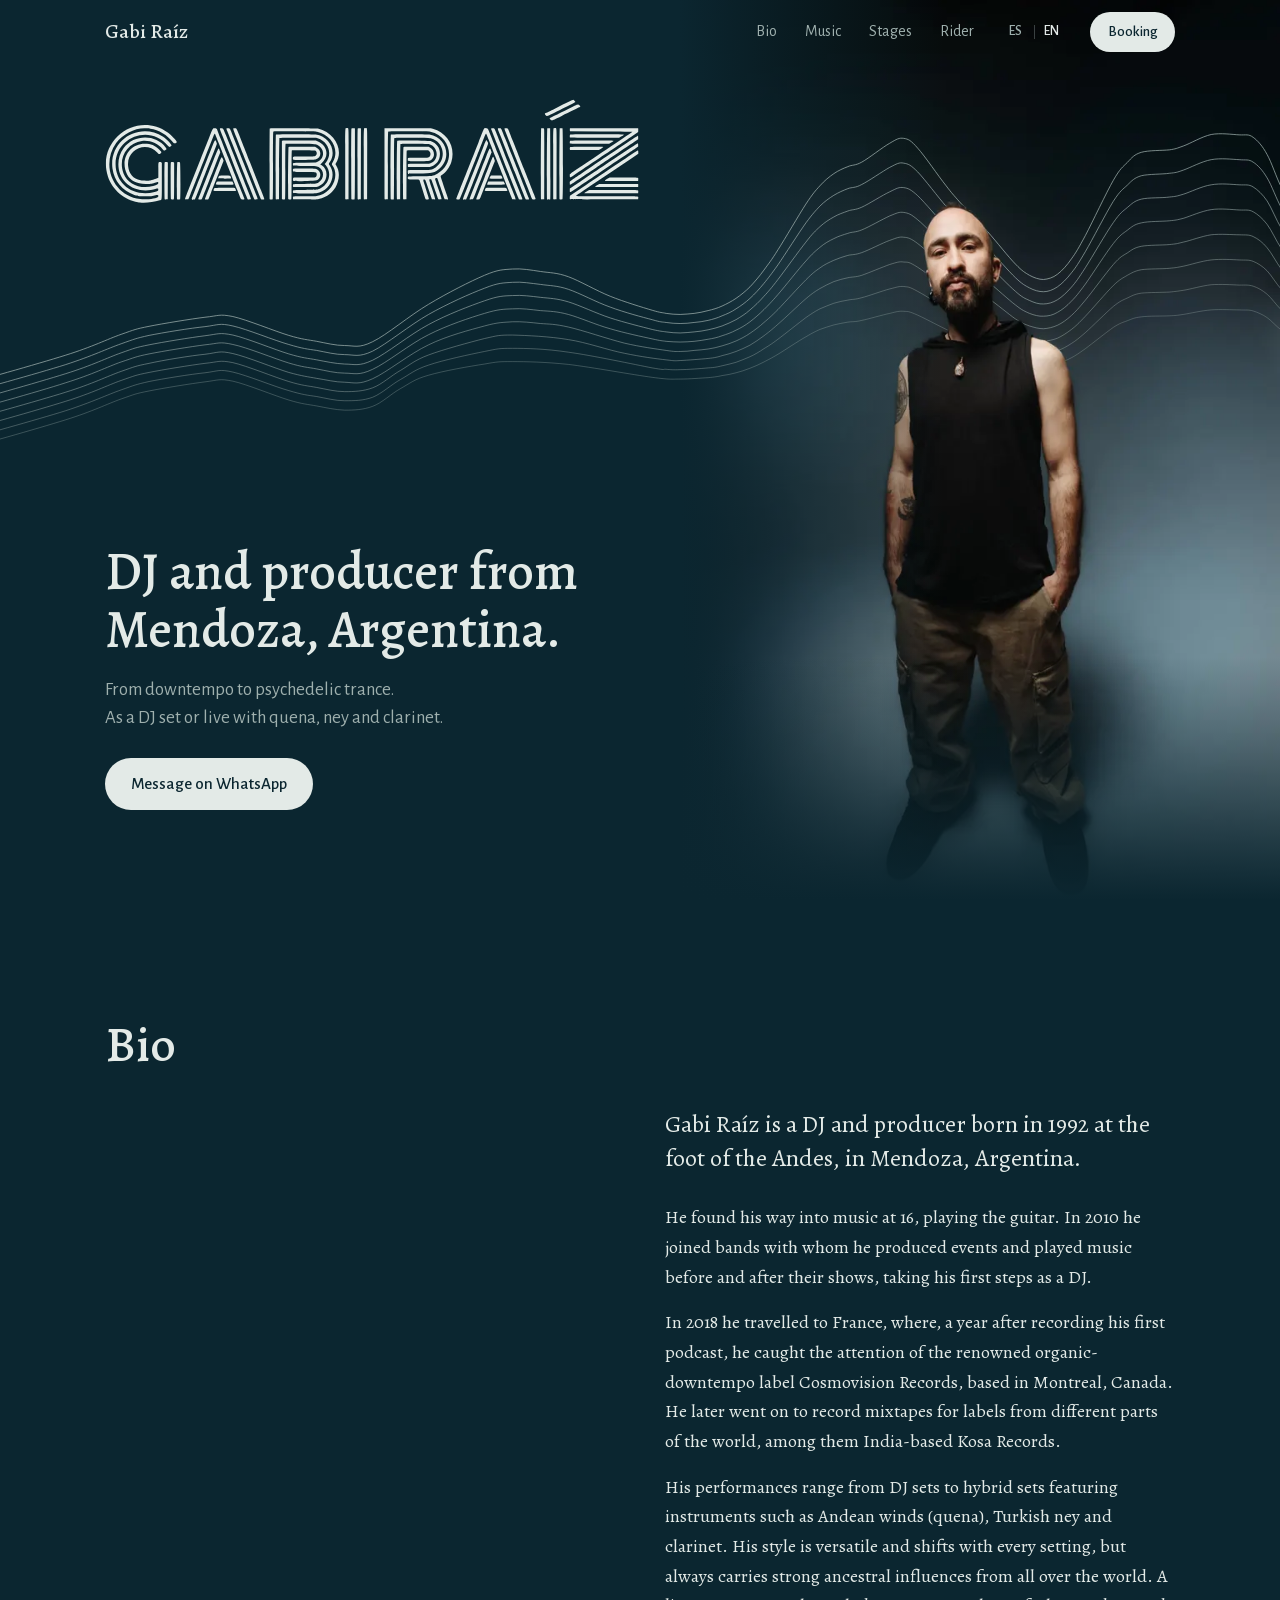
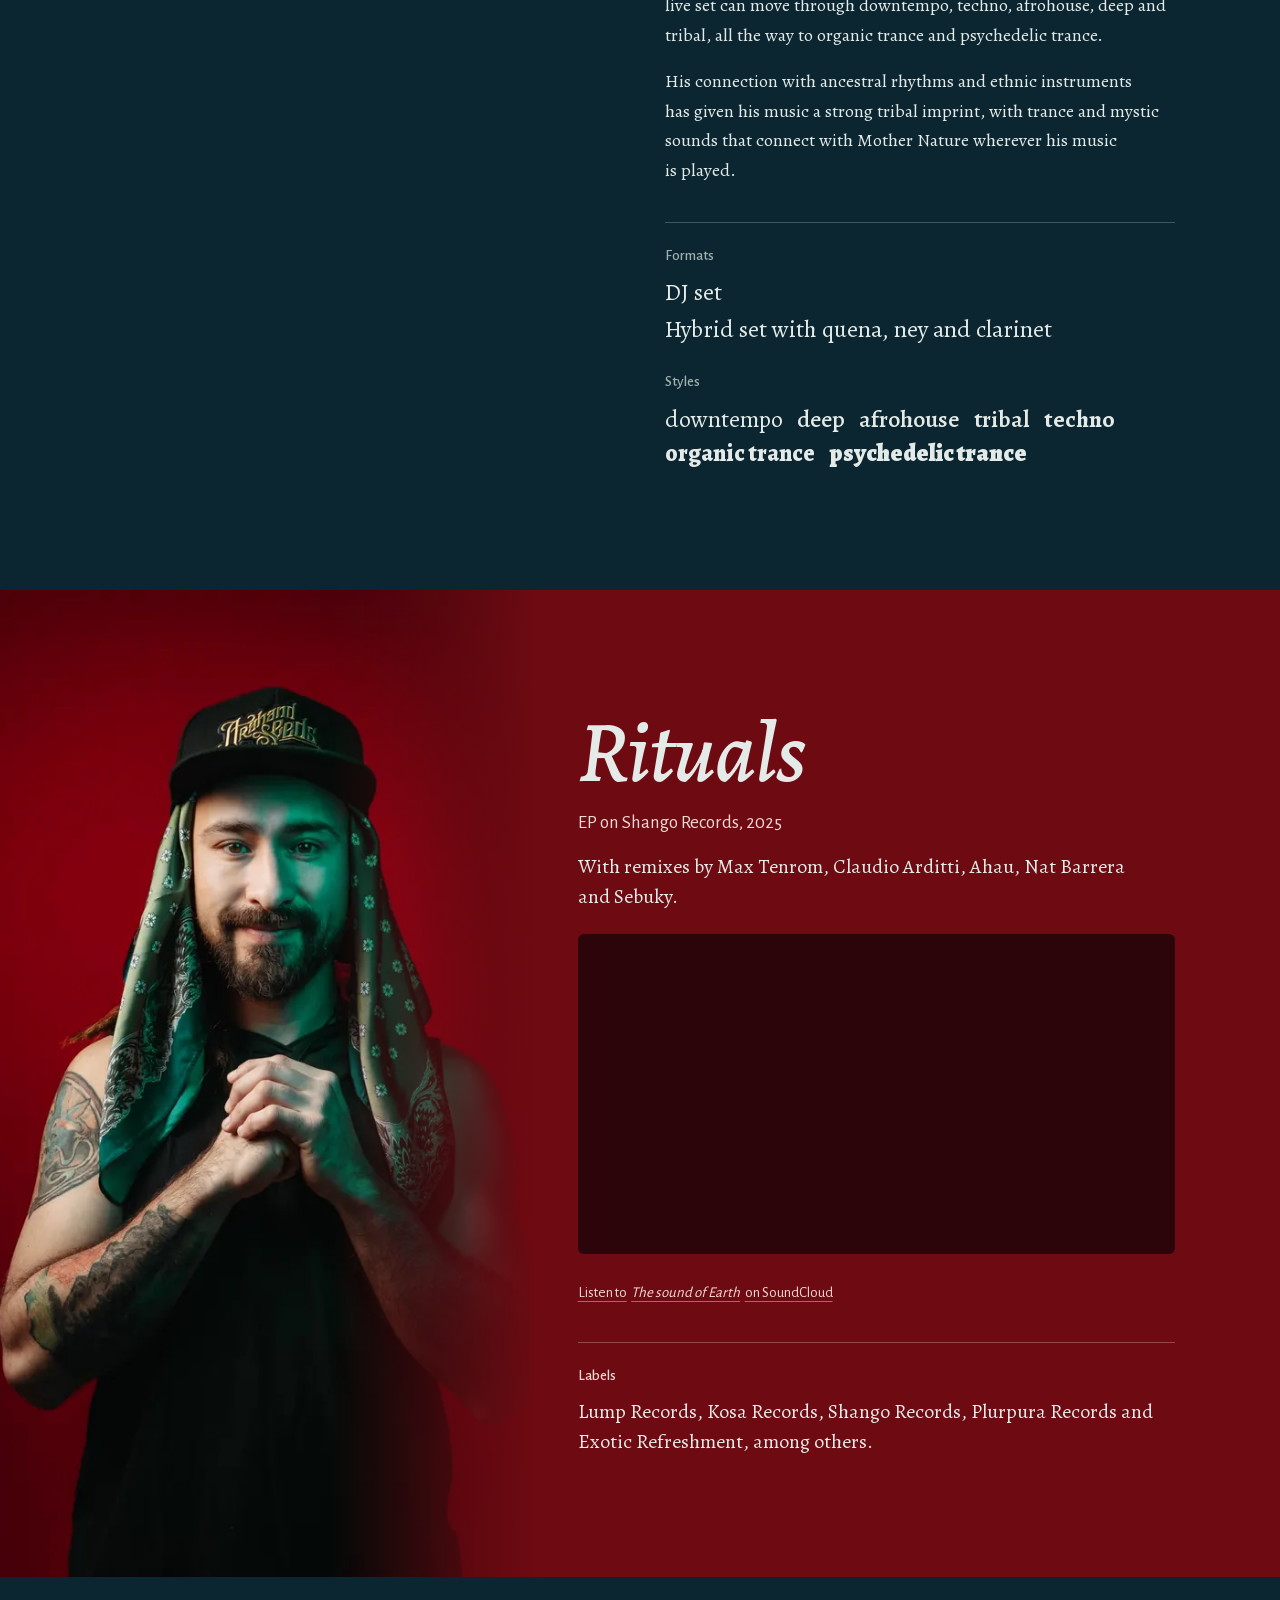
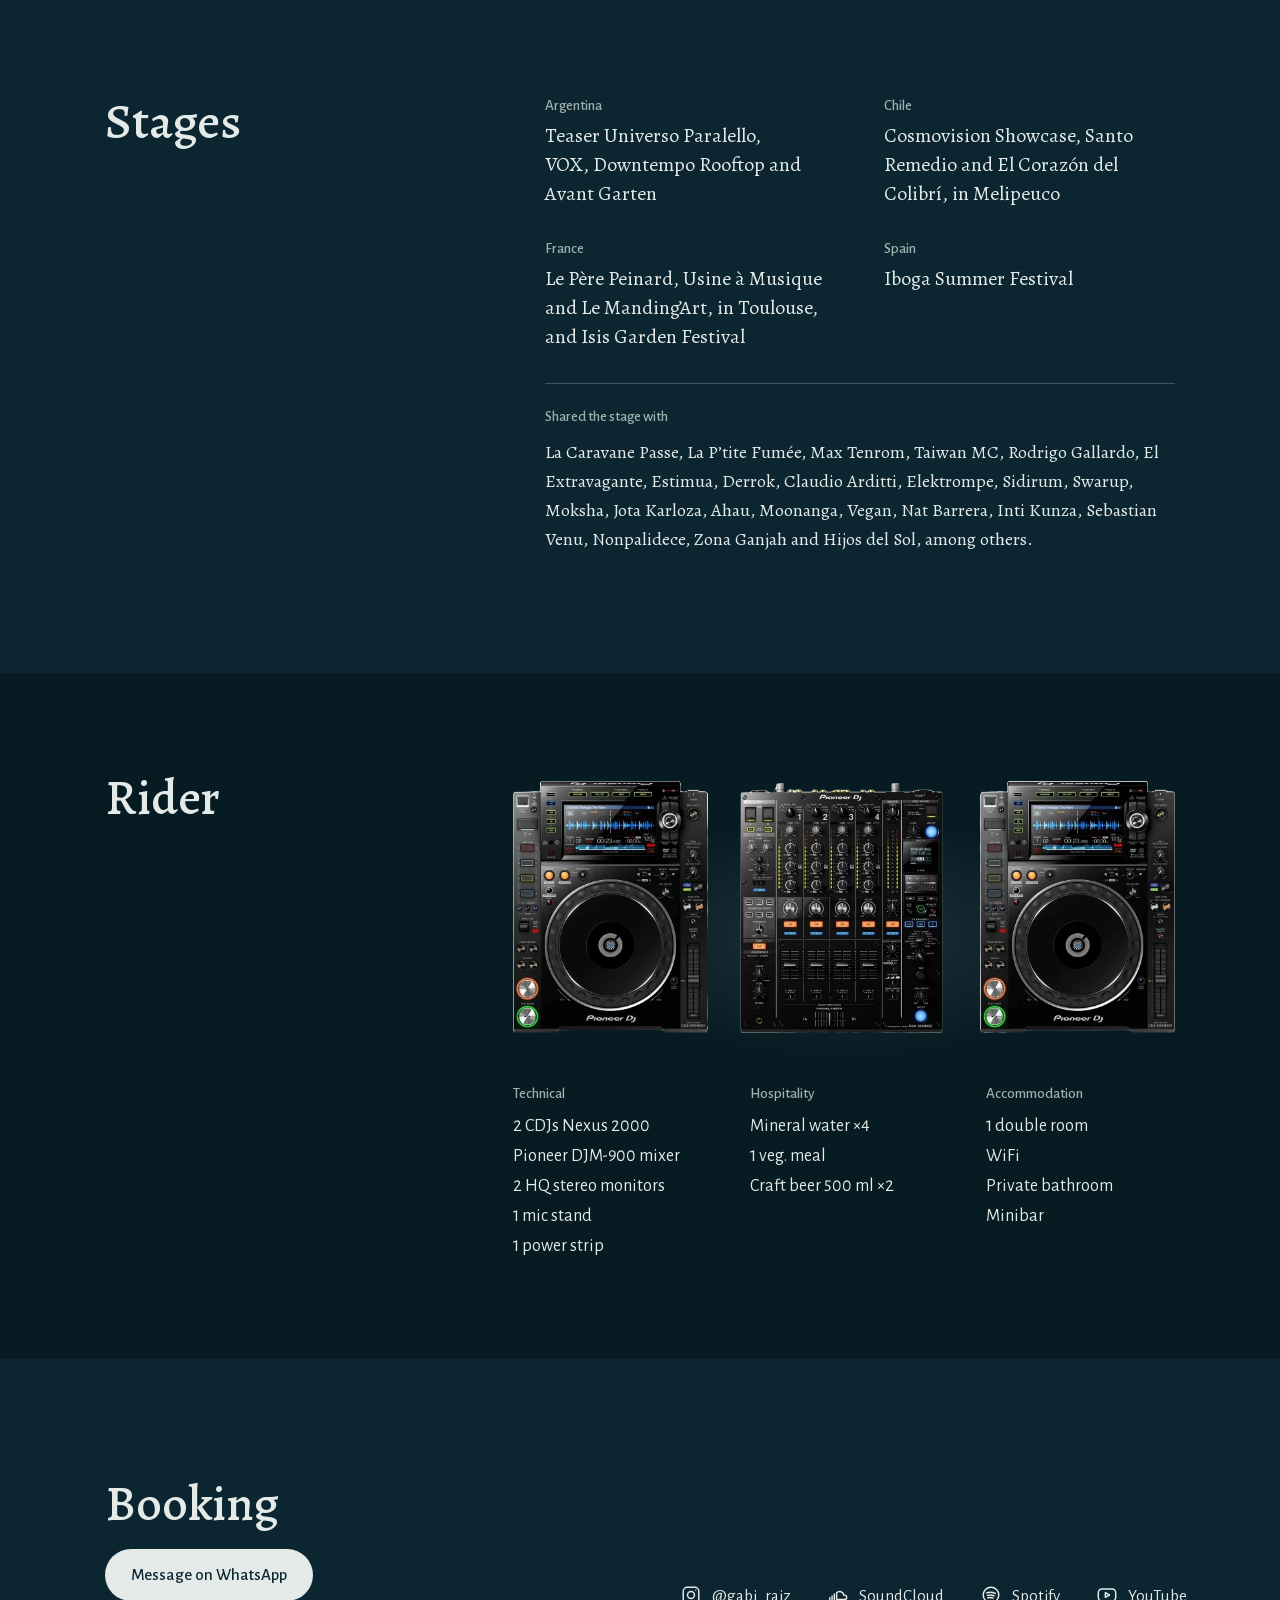
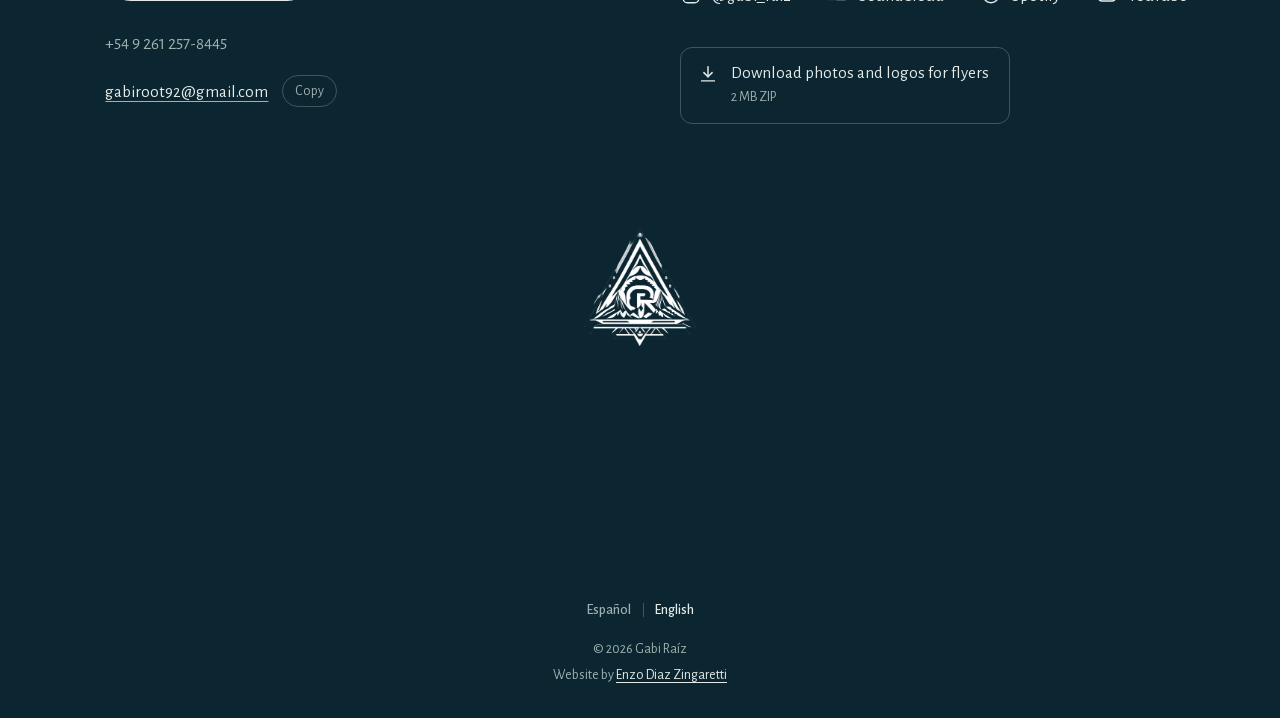
==== index.html @ fa3199b7 "feat: press kit de Gabi Raíz" ====
<!DOCTYPE html>
<html lang="es" class="no-js">
<head>
  <meta charset="UTF-8" />
  <meta name="viewport" content="width=device-width, initial-scale=1" />
  <title>Gabi Raíz — Press kit | DJ y productor de Mendoza</title>
  <meta name="description" content="Press kit de Gabi Raíz, DJ y productor de Mendoza, Argentina. De downtempo a psychedelic trance, en DJ set o en vivo con quena, ney y clarinete. Bio, música, escenarios, rider y booking." />
  <meta name="keywords" content="Gabi Raíz, Gabi Raiz, DJ Mendoza, productor, downtempo, afrohouse, tribal, organic trance, psychedelic trance, quena, ney, clarinete, Rituals EP, Shango Records, press kit, booking" />
  <meta name="author" content="Gabi Raíz" />
  <meta name="robots" content="index, follow" />
  <meta name="theme-color" content="#0B2630" />
  <meta name="color-scheme" content="dark" />

  <link rel="canonical" href="https://presskit-gabiraiz.vercel.app/" />
  <link rel="sitemap" type="application/xml" href="sitemap.xml" />
  <link rel="icon" href="favicon.ico" sizes="48x48" />
  <link rel="icon" type="image/png" href="favicon-32.png" sizes="32x32" />
  <link rel="apple-touch-icon" href="apple-touch-icon.png" />
  <link rel="manifest" href="site.webmanifest" />

  <meta property="og:type" content="website" />
  <meta property="og:url" content="https://presskit-gabiraiz.vercel.app/" />
  <meta property="og:title" content="Gabi Raíz — Press kit" />
  <meta property="og:description" content="DJ y productor de Mendoza, Argentina. De downtempo a psychedelic trance, en DJ set o en vivo con quena, ney y clarinete." />
  <meta property="og:image" content="https://presskit-gabiraiz.vercel.app/og.jpg" />
  <meta property="og:image:width" content="1200" />
  <meta property="og:image:height" content="630" />
  <meta property="og:image:alt" content="Gabi Raíz, DJ y productor de Mendoza, Argentina" />
  <meta property="og:locale" content="es_AR" />
  <meta property="og:locale:alternate" content="en_US" />
  <meta property="og:site_name" content="Gabi Raíz" />

  <meta name="twitter:card" content="summary_large_image" />
  <meta name="twitter:title" content="Gabi Raíz — Press kit" />
  <meta name="twitter:description" content="DJ y productor de Mendoza, Argentina. De downtempo a psychedelic trance." />
  <meta name="twitter:image" content="https://presskit-gabiraiz.vercel.app/og.jpg" />

  <link rel="preconnect" href="https://w.soundcloud.com" />
  <link rel="preload" href="fonts/alegreya.woff2" as="font" type="font/woff2" crossorigin />
  <link rel="preload" href="fonts/alegreya-sans-400.woff2" as="font" type="font/woff2" crossorigin />
  <link rel="preload" as="image" href="img/hero-720.webp" imagesrcset="img/hero-480.webp 480w, img/hero-720.webp 720w, img/hero-960.webp 960w, img/hero-1200.webp 1200w, img/hero-1440.webp 1440w" imagesizes="(min-width: 1440px) 720px, (min-width: 720px) 50vw, 100vw" fetchpriority="high" />

  <script src="boot.js?v=1"></script>
  <link rel="stylesheet" href="style.css?v=1" />

  <script type="application/ld+json">
  {
    "@context": "https://schema.org",
    "@type": "MusicGroup",
    "name": "Gabi Raíz",
    "description": "DJ y productor de Mendoza, Argentina. De downtempo a psychedelic trance, en DJ set o en vivo con quena, ney y clarinete.",
    "url": "https://presskit-gabiraiz.vercel.app/",
    "image": "https://presskit-gabiraiz.vercel.app/og.jpg",
    "logo": "https://presskit-gabiraiz.vercel.app/icon-512.png",
    "genre": ["Downtempo", "Deep House", "Afro House", "Tribal", "Techno", "Organic Trance", "Psychedelic Trance"],
    "foundingLocation": { "@type": "Place", "name": "Mendoza, Argentina" },
    "email": "gabiroot92@gmail.com",
    "telephone": "+54 9 261 257-8445",
    "album": {
      "@type": "MusicAlbum",
      "name": "Rituals",
      "albumReleaseType": "https://schema.org/EPRelease",
      "datePublished": "2025",
      "recordLabel": { "@type": "Organization", "name": "Shango Records" }
    },
    "sameAs": [
      "https://www.instagram.com/gabi_raiz",
      "https://soundcloud.com/gabi-raiz",
      "https://open.spotify.com/artist/53lN3UALFgRckcLVyPmy25",
      "https://www.youtube.com/@gabiraiz5909"
    ]
  }
  </script>
</head>
<body>

  <a class="skip" href="#contenido" data-i18n="skip">Ir al contenido</a>

  <!-- ══ BARRA ══ -->
  <header class="bar" id="bar">
    <a class="bar__brand" href="#top">Gabi Raíz</a>
    <nav class="bar__nav" aria-label="Secciones" data-i18n-attr="aria-label:nav.label">
      <a href="#bio" data-i18n="nav.bio">Bio</a>
      <a href="#musica" data-i18n="nav.music">Música</a>
      <a href="#escenarios" data-i18n="nav.stages">Escenarios</a>
      <a href="#rider" data-i18n="nav.rider">Rider</a>
    </nav>
    <div class="lang" role="group" aria-label="Idioma" data-i18n-attr="aria-label:lang.label">
      <button type="button" class="lang__btn" data-lang="es" lang="es" aria-pressed="true">ES</button>
      <button type="button" class="lang__btn" data-lang="en" lang="en" aria-pressed="false">EN</button>
    </div>
    <a class="bar__cta" href="#booking">Booking</a>
  </header>

  <main id="contenido">

    <!-- ══ PORTADA ══ -->
    <section class="hero" id="top" aria-label="Portada" data-i18n-attr="aria-label:hero.label">
      <div class="hero__media">
        <img class="hero__photo"
             src="img/hero-720.webp"
             srcset="img/hero-480.webp 480w, img/hero-720.webp 720w, img/hero-960.webp 960w, img/hero-1200.webp 1200w, img/hero-1440.webp 1440w"
             sizes="(min-width: 1440px) 720px, (min-width: 720px) 50vw, 100vw"
             width="1440" height="2160"
             alt="Gabi Raíz de pie frente a un fondo azul petróleo"
             data-i18n-attr="alt:hero.alt"
             fetchpriority="high" decoding="async" />
      </div>

      <!-- La cordillera: líneas en coordenadas de la foto (1717 × 2576). Se extienden a la
           izquierda para la versión de escritorio y la máscara las esconde detrás de Gabi. -->
      <svg class="ridge hero__ridge" viewBox="-6200 0 7917 2576" preserveAspectRatio="xMaxYMid slice" aria-hidden="true" focusable="false">
        <defs>
          <g id="ridge-lines">
            <path vector-effect="non-scaling-stroke" stroke-opacity="0.75" d="M-6200 1185C-6000 1185 -5400 1185 -5000 1184C-4600 1183 -4200 1185 -3800 1181C-3400 1177 -2873 1171 -2600 1161C-2327 1151 -2247 1130 -2160 1121C-2073 1112 -2147 1125 -2080 1108C-2013 1091 -1840 1042 -1760 1017C-1680 992 -1640 971 -1600 957C-1560 943 -1560 942 -1520 934C-1480 926 -1400 913 -1360 908C-1320 904 -1320 898 -1280 906C-1240 915 -1160 948 -1120 960C-1080 972 -1067 972 -1040 977C-1013 982 -987 989 -960 989C-933 989 -920 998 -880 978C-840 959 -773 902 -720 871C-667 839 -600 805 -560 788C-520 771 -507 772 -480 770C-453 768 -427 773 -400 777C-373 781 -353 780 -320 792C-287 804 -240 832 -200 848C-160 864 -107 880 -80 888C-53 896 -53 894 -40 897C-27 899 -13 900 0 900C13 900 27 898 40 897C53 895 67 893 80 889C93 886 107 882 120 876C133 870 147 863 160 854C173 845 187 834 200 821C213 807 227 791 240 773C253 755 260 747 280 715C300 684 340 615 360 584C380 554 387 546 400 532C413 517 427 506 440 497C453 488 467 482 480 477C493 471 500 475 520 464C540 453 580 421 600 410C620 398 627 394 640 396C653 398 660 401 680 424C700 446 740 505 760 530C780 556 780 555 800 578C820 600 853 633 880 663C907 693 940 736 960 756C980 777 987 780 1000 788C1013 795 1027 800 1040 800C1053 799 1067 795 1080 785C1093 775 1107 760 1120 741C1133 723 1140 711 1160 674C1180 636 1220 551 1240 516C1260 481 1267 478 1280 465C1293 451 1300 442 1320 436C1340 430 1380 431 1400 429C1420 426 1420 425 1440 418C1460 411 1493 391 1520 385C1547 380 1580 385 1600 386C1620 387 1627 383 1640 393C1653 402 1667 418 1680 442C1693 465 1707 509 1720 534C1733 560 1747 578 1760 595C1773 613 1787 628 1800 640C1813 652 1827 660 1840 669C1853 678 1867 686 1880 693C1893 700 1893 702 1920 711C1947 719 2007 734 2040 741C2073 749 2100 752 2120 755C2140 758 2147 758 2160 759C2173 760 2193 760 2200 760" />
            <path vector-effect="non-scaling-stroke" stroke-opacity="0.69" d="M-6200 1211C-6000 1211 -5400 1211 -5000 1210C-4600 1210 -4200 1211 -3800 1207C-3400 1203 -2873 1197 -2600 1187C-2327 1178 -2247 1157 -2160 1148C-2073 1139 -2147 1152 -2080 1135C-2013 1117 -1840 1069 -1760 1044C-1680 1018 -1640 998 -1600 984C-1560 970 -1560 969 -1520 960C-1480 952 -1400 939 -1360 935C-1320 930 -1320 924 -1280 933C-1240 942 -1160 975 -1120 986C-1080 998 -1067 999 -1040 1003C-1013 1008 -987 1015 -960 1015C-933 1015 -920 1024 -880 1005C-840 985 -773 930 -720 900C-667 870 -600 840 -560 825C-520 809 -507 810 -480 808C-453 806 -427 811 -400 814C-373 818 -353 817 -320 828C-287 839 -240 865 -200 879C-160 894 -107 908 -80 915C-53 923 -53 921 -40 923C-27 925 -13 926 0 926C13 926 27 925 40 923C53 922 67 920 80 917C93 914 107 910 120 904C133 899 147 893 160 884C173 876 187 866 200 854C213 842 227 827 240 811C253 795 260 786 280 758C300 729 340 666 360 638C380 611 387 604 400 590C413 577 427 567 440 559C453 551 467 545 480 540C493 535 500 539 520 528C540 518 580 490 600 479C620 469 627 464 640 467C653 469 660 472 680 492C700 513 740 566 760 589C780 613 780 612 800 632C820 652 853 683 880 710C907 737 940 776 960 795C980 814 987 817 1000 824C1013 831 1027 835 1040 835C1053 835 1067 830 1080 821C1093 812 1107 798 1120 781C1133 765 1140 754 1160 720C1180 686 1220 608 1240 576C1260 545 1267 542 1280 530C1293 517 1300 509 1320 503C1340 498 1380 499 1400 496C1420 494 1420 494 1440 487C1460 480 1493 462 1520 457C1547 452 1580 456 1600 457C1620 459 1627 455 1640 464C1653 472 1667 487 1680 509C1693 530 1707 570 1720 593C1733 616 1747 633 1760 649C1773 665 1787 678 1800 689C1813 700 1827 708 1840 716C1853 724 1867 731 1880 737C1893 744 1887 745 1920 754C1953 762 2040 781 2080 789C2120 796 2140 796 2160 797C2180 799 2193 799 2200 799" />
            <path vector-effect="non-scaling-stroke" stroke-opacity="0.63" d="M-6200 1238C-6000 1238 -5400 1237 -5000 1237C-4600 1236 -4200 1237 -3800 1234C-3400 1230 -2873 1224 -2600 1214C-2327 1204 -2247 1183 -2160 1174C-2073 1165 -2147 1178 -2080 1161C-2013 1144 -1840 1095 -1760 1070C-1680 1045 -1640 1024 -1600 1010C-1560 996 -1560 995 -1520 987C-1480 979 -1400 966 -1360 961C-1320 956 -1320 951 -1280 959C-1240 968 -1160 1001 -1120 1013C-1080 1025 -1067 1025 -1040 1030C-1013 1035 -987 1041 -960 1042C-933 1042 -920 1050 -880 1031C-840 1012 -773 957 -720 929C-667 900 -600 875 -560 861C-520 847 -507 847 -480 846C-453 844 -427 848 -400 851C-373 854 -353 854 -320 864C-287 874 -240 897 -200 910C-160 923 -107 936 -80 943C-53 949 -53 948 -40 950C-27 952 -13 953 0 953C13 953 27 951 40 950C53 949 67 947 80 944C93 941 107 938 120 933C133 928 147 922 160 915C173 907 187 899 200 887C213 876 227 863 240 848C253 834 260 826 280 800C300 774 340 718 360 693C380 667 387 661 400 649C413 637 427 628 440 621C453 613 467 609 480 604C493 599 500 602 520 593C540 584 580 558 600 549C620 539 627 535 640 537C653 539 660 542 680 560C700 579 740 627 760 648C780 669 780 669 800 687C820 705 853 733 880 757C907 782 940 817 960 834C980 852 987 854 1000 860C1013 866 1027 871 1040 870C1053 870 1067 866 1080 858C1093 850 1107 837 1120 822C1133 807 1140 797 1160 766C1180 735 1220 665 1240 637C1260 608 1267 605 1280 594C1293 583 1300 575 1320 570C1340 565 1380 567 1400 564C1420 562 1420 562 1440 556C1460 550 1493 533 1520 529C1547 524 1580 528 1600 529C1620 530 1627 527 1640 535C1653 543 1667 556 1680 575C1693 595 1707 631 1720 652C1733 673 1747 687 1760 702C1773 716 1787 728 1800 739C1813 749 1827 755 1840 763C1853 770 1867 776 1880 782C1893 788 1887 789 1920 797C1953 804 2040 822 2080 828C2120 835 2140 835 2160 836C2180 838 2193 837 2200 837" />
            <path vector-effect="non-scaling-stroke" stroke-opacity="0.57" d="M-6200 1264C-6000 1264 -5400 1264 -5000 1263C-4600 1262 -4200 1264 -3800 1260C-3400 1256 -2873 1250 -2600 1240C-2327 1230 -2247 1209 -2160 1200C-2073 1192 -2147 1205 -2080 1187C-2013 1170 -1840 1122 -1760 1096C-1680 1071 -1640 1050 -1600 1036C-1560 1023 -1560 1021 -1520 1013C-1480 1005 -1400 992 -1360 987C-1320 983 -1320 977 -1280 986C-1240 994 -1160 1027 -1120 1039C-1080 1051 -1067 1051 -1040 1056C-1013 1061 -987 1068 -960 1068C-933 1068 -920 1076 -880 1057C-840 1039 -773 984 -720 958C-667 931 -600 909 -560 897C-520 885 -507 885 -480 884C-453 882 -427 886 -400 889C-373 891 -353 891 -320 900C-287 909 -240 930 -200 941C-160 953 -107 964 -80 970C-53 976 -53 975 -40 977C-27 978 -13 979 0 979C13 979 27 978 40 977C53 975 67 974 80 971C93 969 107 966 120 961C133 957 147 952 160 945C173 939 187 931 200 921C213 911 227 899 240 886C253 873 260 866 280 843C300 820 340 769 360 747C380 724 387 719 400 708C413 697 427 689 440 683C453 676 467 672 480 668C493 663 500 666 520 658C540 650 580 627 600 618C620 610 627 606 640 608C653 610 660 612 680 629C700 645 740 688 760 707C780 726 780 726 800 742C820 758 853 783 880 805C907 827 940 858 960 873C980 889 987 891 1000 897C1013 902 1027 906 1040 905C1053 905 1067 902 1080 894C1093 887 1107 876 1120 862C1133 849 1140 840 1160 813C1180 785 1220 722 1240 697C1260 671 1267 669 1280 659C1293 649 1300 642 1320 638C1340 633 1380 634 1400 632C1420 630 1420 630 1440 625C1460 619 1493 604 1520 600C1547 596 1580 600 1600 601C1620 602 1627 599 1640 606C1653 613 1667 625 1680 642C1693 659 1707 691 1720 710C1733 729 1747 742 1760 755C1773 768 1787 779 1800 788C1813 797 1827 803 1840 809C1853 816 1867 822 1880 827C1893 832 1887 833 1920 840C1953 847 2040 862 2080 868C2120 874 2140 874 2160 875C2180 877 2193 876 2200 876" />
            <path vector-effect="non-scaling-stroke" stroke-opacity="0.51" d="M-6200 1291C-6000 1290 -5400 1290 -5000 1290C-4600 1289 -4200 1290 -3800 1286C-3400 1283 -2873 1277 -2600 1267C-2327 1257 -2247 1236 -2160 1227C-2073 1218 -2147 1231 -2080 1214C-2013 1196 -1840 1148 -1760 1123C-1680 1098 -1640 1077 -1600 1063C-1560 1049 -1560 1048 -1520 1040C-1480 1031 -1400 1018 -1360 1014C-1320 1009 -1320 1003 -1280 1012C-1240 1021 -1160 1054 -1120 1066C-1080 1077 -1067 1078 -1040 1083C-1013 1087 -987 1094 -960 1094C-933 1095 -920 1102 -880 1084C-840 1066 -773 1012 -720 987C-667 961 -600 944 -560 933C-520 922 -507 923 -480 921C-453 920 -427 923 -400 926C-373 928 -360 927 -320 936C-280 945 -207 970 -160 982C-113 993 -67 999 -40 1003C-13 1007 -13 1006 0 1006C13 1006 27 1005 40 1003C53 1002 67 1001 80 999C93 997 107 994 120 990C133 986 147 982 160 976C173 970 187 963 200 954C213 945 227 935 240 923C253 912 260 906 280 886C300 865 340 821 360 801C380 781 387 776 400 767C413 757 427 751 440 745C453 739 467 735 480 731C493 728 500 730 520 723C540 716 580 695 600 688C620 681 627 677 640 679C653 680 660 682 680 697C700 712 740 750 760 766C780 783 780 782 800 797C820 811 853 833 880 852C907 871 940 899 960 913C980 926 987 928 1000 933C1013 937 1027 941 1040 941C1053 940 1067 937 1080 931C1093 925 1107 915 1120 903C1133 891 1140 883 1160 859C1180 835 1220 780 1240 757C1260 734 1267 732 1280 724C1293 715 1300 709 1320 705C1340 701 1380 702 1400 700C1420 698 1420 698 1440 693C1460 689 1493 676 1520 672C1547 669 1580 672 1600 672C1620 673 1627 671 1640 677C1653 683 1667 693 1680 709C1693 724 1707 752 1720 769C1733 785 1747 797 1760 808C1773 820 1787 829 1800 837C1813 845 1827 850 1840 856C1853 862 1867 867 1880 871C1893 876 1880 876 1920 883C1960 890 2073 906 2120 912C2167 917 2187 914 2200 915" />
            <path vector-effect="non-scaling-stroke" stroke-opacity="0.45" d="M-6200 1317C-6000 1317 -5400 1317 -5000 1316C-4600 1315 -4200 1317 -3800 1313C-3400 1309 -2873 1303 -2600 1293C-2327 1283 -2247 1262 -2160 1253C-2073 1244 -2147 1257 -2080 1240C-2013 1223 -1840 1174 -1760 1149C-1680 1124 -1640 1103 -1600 1089C-1560 1075 -1560 1074 -1520 1066C-1480 1058 -1400 1045 -1360 1040C-1320 1036 -1320 1030 -1280 1038C-1240 1047 -1160 1080 -1120 1092C-1080 1104 -1067 1104 -1040 1109C-1013 1114 -987 1121 -960 1121C-933 1121 -907 1120 -880 1110C-853 1100 -827 1075 -800 1060C-773 1044 -760 1031 -720 1016C-680 1001 -600 979 -560 969C-520 960 -520 959 -480 959C-440 960 -373 963 -320 972C-267 980 -207 1002 -160 1011C-113 1021 -67 1027 -40 1030C-13 1033 -20 1033 0 1032C20 1031 60 1028 80 1026C100 1024 107 1022 120 1018C133 1015 147 1011 160 1006C173 1001 187 995 200 988C213 980 227 971 240 961C253 951 260 946 280 928C300 911 340 872 360 855C380 838 387 834 400 826C413 818 427 812 440 806C453 801 467 798 480 795C493 792 500 794 520 788C540 781 580 764 600 757C620 751 627 748 640 750C653 751 653 748 680 765C707 782 753 820 800 851C847 882 927 932 960 952C993 971 987 965 1000 969C1013 973 1027 976 1040 976C1053 976 1067 973 1080 968C1093 962 1107 953 1120 943C1133 933 1140 926 1160 905C1180 884 1220 837 1240 817C1260 798 1267 796 1280 788C1293 781 1300 776 1320 772C1340 769 1380 770 1400 768C1420 766 1420 766 1440 762C1460 758 1493 747 1520 744C1547 741 1580 743 1600 744C1620 745 1627 743 1640 748C1653 753 1667 762 1680 775C1693 789 1707 813 1720 827C1733 842 1747 852 1760 861C1773 871 1787 880 1800 886C1813 893 1827 898 1840 903C1853 908 1867 912 1880 916C1893 920 1880 920 1920 926C1960 932 2073 946 2120 951C2167 955 2187 953 2200 954" />
            <path vector-effect="non-scaling-stroke" stroke-opacity="0.39" d="M-6200 1343C-6000 1343 -5400 1343 -5000 1342C-4600 1342 -4200 1343 -3800 1339C-3400 1335 -2873 1329 -2600 1319C-2327 1310 -2247 1289 -2160 1280C-2073 1271 -2147 1284 -2080 1267C-2013 1249 -1840 1201 -1760 1176C-1680 1150 -1640 1130 -1600 1116C-1560 1102 -1560 1101 -1520 1092C-1480 1084 -1400 1071 -1360 1067C-1320 1062 -1320 1056 -1280 1065C-1240 1074 -1160 1107 -1120 1118C-1080 1130 -1067 1131 -1040 1135C-1013 1140 -987 1147 -960 1147C-933 1147 -907 1147 -880 1137C-853 1126 -827 1101 -800 1086C-773 1071 -760 1058 -720 1045C-680 1031 -600 1014 -560 1006C-520 998 -520 997 -480 997C-440 997 -387 998 -320 1008C-253 1017 -127 1044 -80 1053C-33 1061 -53 1056 -40 1057C-27 1058 -20 1059 0 1058C20 1058 60 1055 80 1053C100 1052 107 1050 120 1047C133 1044 147 1041 160 1037C173 1032 187 1027 200 1021C213 1015 227 1007 240 998C253 990 260 986 280 971C300 956 340 924 360 909C380 895 387 891 400 884C413 878 427 873 440 868C453 864 467 861 480 859C493 856 500 858 520 852C540 847 580 832 600 827C620 822 627 819 640 820C653 822 653 819 680 834C707 848 753 880 800 906C847 932 927 974 960 991C993 1007 987 1002 1000 1005C1013 1009 1027 1011 1040 1011C1053 1011 1067 1009 1080 1004C1093 999 1107 992 1120 983C1133 975 1140 969 1160 952C1180 934 1220 894 1240 877C1260 861 1267 859 1280 853C1293 847 1300 842 1320 839C1340 837 1380 837 1400 836C1420 834 1420 834 1440 831C1460 828 1493 818 1520 815C1547 813 1580 815 1600 816C1620 816 1627 815 1640 819C1653 823 1667 831 1680 842C1693 853 1707 874 1720 886C1733 898 1747 906 1760 915C1773 923 1780 928 1800 936C1820 943 1860 955 1880 961C1900 966 1873 964 1920 969C1967 974 2113 988 2160 992C2207 996 2193 992 2200 992" />
            <path vector-effect="non-scaling-stroke" stroke-opacity="0.33" d="M-6200 1370C-6000 1370 -5400 1369 -5000 1369C-4600 1368 -4200 1369 -3800 1366C-3400 1362 -2873 1356 -2600 1346C-2327 1336 -2247 1315 -2160 1306C-2073 1297 -2147 1310 -2080 1293C-2013 1276 -1840 1227 -1760 1202C-1680 1177 -1640 1156 -1600 1142C-1560 1128 -1560 1127 -1520 1119C-1480 1111 -1400 1098 -1360 1093C-1320 1088 -1320 1083 -1280 1091C-1240 1100 -1160 1133 -1120 1145C-1080 1157 -1067 1157 -1040 1162C-1013 1167 -987 1173 -960 1174C-933 1174 -907 1173 -880 1163C-853 1153 -827 1127 -800 1112C-773 1097 -760 1085 -720 1074C-680 1062 -600 1048 -560 1042C-520 1035 -520 1035 -480 1035C-440 1035 -387 1036 -320 1043C-253 1051 -133 1073 -80 1080C-27 1087 -27 1085 0 1085C27 1085 60 1082 80 1081C100 1079 107 1078 120 1075C133 1073 147 1071 160 1067C173 1064 187 1059 200 1054C213 1049 227 1043 240 1036C253 1029 260 1026 280 1014C300 1002 340 975 360 964C380 952 387 949 400 943C413 938 427 934 440 930C453 927 467 924 480 922C493 920 500 922 520 917C540 913 580 901 600 897C620 892 627 890 640 891C653 892 653 890 680 902C707 914 753 940 800 961C847 982 927 1016 960 1030C993 1043 987 1039 1000 1042C1013 1044 1027 1046 1040 1046C1053 1046 1067 1044 1080 1041C1093 1037 1107 1031 1120 1024C1133 1017 1140 1012 1160 998C1180 983 1220 951 1240 937C1260 924 1267 923 1280 918C1293 913 1300 909 1320 907C1340 904 1380 905 1400 904C1420 903 1420 903 1440 900C1460 897 1493 889 1520 887C1547 885 1580 887 1600 887C1620 888 1627 886 1640 890C1653 894 1667 900 1680 909C1693 918 1707 935 1720 944C1733 954 1747 961 1760 968C1773 975 1780 979 1800 985C1820 991 1827 998 1880 1005C1933 1013 2067 1025 2120 1029C2173 1033 2187 1031 2200 1031" />
          </g>
          <mask id="figura" maskUnits="userSpaceOnUse" x="-6200" y="0" width="7917" height="2576">
            <rect x="-6200" y="0" width="7917" height="2576" fill="#fff" />
            <path fill="#000" d="M644 2557C628 2541 626 2538 626 2531C626 2524 625 2523 618 2520C609 2516 598 2506 594 2498C591 2492 590 2448 593 2444C594 2442 597 2436 599 2429C601 2422 606 2409 609 2399C613 2388 616 2379 616 2377C616 2376 620 2367 625 2357C630 2348 634 2339 634 2338C634 2336 636 2332 639 2329C642 2325 644 2320 644 2316C644 2313 645 2309 647 2308C653 2303 655 2271 650 2260C643 2241 643 2238 651 2221C655 2212 660 2203 662 2200C667 2194 665 2173 659 2162C655 2154 650 2129 648 2107C647 2096 643 2070 638 2050C626 1994 625 1989 624 1961C623 1947 621 1926 620 1915C619 1904 618 1888 619 1879C620 1868 619 1857 617 1846C615 1834 614 1818 615 1789C615 1748 615 1747 606 1730C605 1728 604 1721 604 1715C604 1709 602 1696 599 1686C596 1675 593 1663 592 1658C591 1653 589 1648 588 1647C587 1646 586 1643 586 1640C586 1637 585 1634 584 1633C583 1631 583 1607 584 1554C585 1512 586 1461 587 1442C587 1408 591 1375 597 1352C598 1346 600 1336 601 1330C602 1324 603 1317 605 1315C608 1310 610 1292 616 1167C617 1146 619 1124 620 1117C621 1110 622 1097 622 1088C622 1068 626 1045 631 1037C638 1023 671 996 681 996C689 996 694 992 694 987C694 984 696 981 698 980C701 978 706 975 710 972C714 968 718 966 722 966C730 966 746 959 746 955C746 950 751 947 756 950C768 956 772 929 764 901C760 889 740 872 732 873C720 876 707 851 715 839C718 833 719 826 716 823C715 822 713 815 712 808C710 801 708 792 706 789C702 782 701 776 704 773C706 771 705 762 701 740C693 690 695 675 714 638C721 623 747 596 758 590C762 588 766 584 767 582C767 579 769 578 775 578C780 578 785 577 787 577C790 576 793 577 795 579C797 581 805 586 813 590C821 594 828 599 829 601C830 603 838 611 846 619C874 646 890 676 896 712L899 733L907 737C918 743 921 752 918 772C914 795 912 802 904 810C894 820 890 837 894 860C899 890 900 897 904 902C906 905 908 910 908 912C908 918 915 921 929 918C935 917 949 917 958 917L975 917L981 925C985 929 989 936 990 941C993 950 997 955 1003 957C1005 958 1009 960 1011 962C1016 966 1024 969 1040 971C1061 975 1102 1013 1102 1029C1102 1030 1103 1033 1105 1037C1106 1040 1109 1049 1111 1056C1113 1063 1116 1074 1118 1080C1123 1096 1125 1111 1128 1153C1129 1173 1131 1192 1132 1196C1133 1200 1135 1222 1136 1245C1138 1298 1140 1309 1143 1316C1145 1319 1146 1327 1146 1334C1146 1340 1147 1346 1148 1348C1150 1349 1151 1356 1151 1367C1151 1376 1152 1384 1152 1386C1155 1392 1157 1409 1157 1427C1157 1437 1158 1446 1159 1447C1161 1450 1160 1457 1157 1463C1154 1468 1154 1472 1155 1485C1156 1500 1155 1509 1150 1551C1148 1560 1147 1581 1147 1598C1146 1632 1144 1649 1138 1659C1136 1662 1134 1666 1134 1668C1134 1669 1133 1673 1131 1677C1130 1680 1126 1689 1123 1697C1115 1718 1105 1740 1097 1751C1088 1764 1087 1788 1094 1802C1099 1811 1101 1825 1103 1847C1104 1857 1106 1868 1107 1871C1109 1875 1110 1887 1110 1922C1110 1949 1110 1969 1112 1971C1113 1972 1114 1980 1116 1989C1117 1999 1119 2007 1122 2010C1130 2021 1125 2055 1115 2069C1109 2077 1108 2104 1113 2110C1119 2117 1122 2162 1117 2172C1112 2181 1124 2214 1132 2214C1133 2214 1140 2226 1147 2241L1160 2267L1159 2291C1158 2311 1158 2316 1161 2321C1164 2328 1165 2351 1162 2353C1161 2354 1160 2356 1160 2358C1160 2359 1158 2363 1155 2366L1150 2372L1153 2384C1155 2391 1158 2401 1159 2407C1161 2412 1162 2419 1162 2422C1162 2424 1163 2428 1165 2430C1171 2437 1171 2519 1164 2527C1163 2528 1162 2532 1161 2535C1156 2558 1120 2570 1094 2557C1087 2553 1074 2559 1061 2571L1056 2576L859 2576L663 2576L644 2557Z" />
          </mask>
        </defs>
        <g class="ridge__lines" mask="url(#figura)"><use href="#ridge-lines" /></g>
      </svg>

      <h1 class="hero__brand">
        <svg class="wordmark" viewBox="5 5 825 162" role="img" aria-labelledby="wordmark-title">
          <title id="wordmark-title">Gabi Raíz</title>
          <path fill-rule="evenodd" d="M58.8 164.7C58.1 164.5 56.8 164.3 55.8 164.2C35.5 161.5 16.2 145.1 9.6 125C-8.8 69.2 53.8 22.8 101.8 56.7C106.9 60.3 115.7 69.6 115.7 71.3C115.6 73.3 111.9 74.2 110.5 72.5C101.1 60.6 87.6 52.4 75 51C73.8 50.8 71.4 50.5 69.6 50.3C53.8 48.3 32.3 58.5 22.2 73C-2.1 107.5 17.9 154 59.3 159.5C68.9 160.8 86 158.4 87 155.8C87.9 153.4 86.9 152.5 84.3 153.2C83.1 153.5 81.7 153.8 81.2 153.9C80.6 154 79.2 154.3 78 154.6C74.8 155.4 58.9 155.3 56.5 154.6C55.6 154.3 54.5 154 54.1 154C53.8 154 52 153.5 50.3 153C31.6 146.7 19.1 131.7 16.5 112.4C10.7 68.9 57.9 39.3 94.7 63.4C100.7 67.3 108.7 76 107.5 77.3C105.2 79.8 104 79.7 101.7 76.9C75.3 43.7 21.4 62.7 21.3 105.2C21.3 136.6 49.2 156.7 81.5 148.5C86.4 147.2 87.3 146.6 87.2 144.9C87.1 144.3 87.1 143.6 87 143.4C87 142.9 85.5 142.9 83.7 143.5C66.5 149 48.5 145.4 37.1 134.2C23.2 120.7 21.7 96.6 33.8 80.6C49.7 59.4 83.2 59 98.6 79.8C100.4 82.2 100.4 82.4 98.3 83.7C96.3 85 95.8 84.9 93.9 82.4C87 73.4 73.8 68.1 62 69.7C38.5 72.9 24.8 97.1 33.6 119.8C40 136.4 59.2 144.5 79.4 139.2C86 137.5 87.7 136.4 87.2 134C86.9 132.7 86.5 132.8 82 134.1C75.9 135.9 75.1 136 67.8 136C53.9 136 44 131 39.1 121.4C27.7 99.3 42.1 74.2 66.3 74.2C76 74.2 82.1 76.7 88.9 83.5C92.5 87.1 92.6 87.6 90.6 89C88.6 90.4 88.2 90.3 85.6 87.5C68.2 68.9 37.7 83.2 40.7 108.6C42.1 120.5 48.2 127.5 60 130.5C62.7 131.2 72.1 131.3 74.8 130.7C81.8 129 84.2 128.2 86.2 127L87.3 126.4L87.3 114.8C87.3 101.7 87.2 102.3 89.8 102.3C90.6 102.3 91.5 102.6 91.9 102.9L92.7 103.4L92.7 131.5C92.7 163.4 93 160.1 89.5 161.3C79.7 164.4 65.7 166 58.8 164.7ZM97.1 159.6C96.6 159.1 96.5 103.8 97 103C97.4 102.4 100.4 102.2 101.3 102.6L102 103L101.9 131.4L101.8 159.8L99.7 159.9C98.3 160 97.3 159.9 97.1 159.6ZM106.8 159.8C106.3 159.6 106.1 103.8 106.6 103C107.1 102.3 109.8 102.2 110.8 102.8L111.7 103.3L111.7 131.3C111.7 152.5 111.6 159.3 111.3 159.6C110.9 160 107.6 160.1 106.8 159.8ZM116.2 159.7C115.6 158.8 116 103.2 116.6 102.8C117.5 102.1 119.9 102.2 120.7 103C121.5 103.8 121.7 158.8 120.9 159.6C120.5 160.1 116.5 160.1 116.2 159.7ZM128.5 159.5C128.4 159.3 129.4 156.2 130.8 152.8C132.2 149.3 134.2 144 135.4 141C136.6 138 139.2 131.5 141.1 126.7C144.9 117.1 148.9 106.9 152.9 96.8C154.3 93.4 157.3 85.8 159.6 80C161.9 74.2 164.7 67 165.9 64C172 48.6 171.1 50 174.5 50C176.3 50 178 50.9 178 52C178 52.3 180 57.6 184.5 68.8C185.3 70.9 187.4 76.1 189.1 80.5C190.8 84.9 193.6 91.8 195.2 95.8C196.8 99.9 199 105.6 200.2 108.5C201.3 111.4 203.7 117.5 205.5 122C210.2 134 212.6 139.9 216.1 149C217.9 153.5 219.6 157.6 219.8 158.2C220.5 159.7 220 160 217.3 160C214.7 160 214.8 160.1 213.3 156.3C212.8 154.8 210.7 149.5 208.8 144.7C203.6 131.6 198.4 118.6 197.1 115.2C196.5 113.5 194.4 108.2 192.4 103.3C186.3 87.9 183.3 80.4 180.4 73C174.3 57.3 174.7 58.2 173.9 59C173.6 59.3 172.1 62.7 170.6 66.7C166.4 77.3 163.8 83.9 159.9 93.7C152.4 112.6 150.7 117 149.2 120.7C148.4 122.8 145.8 129.3 143.5 135.2C141.2 141 138.3 148.3 137.1 151.3C136 154.4 134.7 157.5 134.3 158.3L133.5 159.8L131.1 159.9C129.2 160 128.6 159.9 128.5 159.5ZM138.8 159.5C138.7 159.2 138.8 158.4 139.1 157.7C139.4 157.1 140.5 154.4 141.5 151.8C142.5 149.3 144.8 143.2 146.8 138.3C148.7 133.5 151.1 127.3 152.2 124.7C154.5 118.6 158.1 109.7 162.5 98.5C164.4 93.7 166.9 87.4 168 84.5C175.4 65.8 175 66.2 177.3 73C177.8 74.4 178.4 72.8 171.2 91C168.7 97.3 166.1 103.9 165.4 105.5C164.8 107.1 162.4 113.2 160.1 119C157.8 124.8 155 132 153.8 135C152.6 138 150.5 143.3 149.2 146.7C147.8 150.1 146.2 154.3 145.5 156C144.8 157.7 144.1 159.4 143.9 159.6C143.4 160.2 139 160.1 138.8 159.5ZM149.1 159.6C148.9 159.4 149.1 158.4 150 156.2C150.7 154.5 152.1 150.8 153.3 148C154.4 145.2 156.9 138.9 158.8 134C160.7 129.1 163.6 121.9 165.2 117.8C181.8 75.6 180 79.2 181.9 84.3L182.9 87.1L182.2 89.1C181.2 91.6 178.8 97.7 174.5 108.7C172.7 113.2 170.6 118.6 169.8 120.7C168.9 122.8 167 127.6 165.5 131.5C159.4 147.1 157.7 151.3 156.2 155.2C155.3 157.4 154.5 159.4 154.3 159.6C153.8 160.1 149.6 160.2 149.1 159.6ZM159.2 159.7C159.1 159.6 160.7 155.3 162.7 150.1C164.7 145 166.9 139.6 167.5 138C168.1 136.4 170.9 129.2 173.8 121.8C176.7 114.5 179.6 107.2 180.2 105.7C185.1 93 185.1 93 186.9 97.6L188 100.4L185.6 106.5C184.3 109.8 181.7 116.5 179.8 121.3C172.6 139.5 170.7 144.3 168.8 149C165.5 157.6 164.9 159.2 164.6 159.6C164.2 160.1 159.5 160.2 159.2 159.7ZM225.1 159.6C224.9 159.4 223 154.7 220.8 149.3C215 134.5 211.6 125.9 209.8 121.5C208 117 204.2 107.2 199.6 95.5C197.8 91.1 195.7 85.7 194.8 83.5C193.5 80.1 188.8 68.2 183.4 54.7C181.7 50.3 181.8 50 184.8 50C187.3 50 187.3 49.9 191.8 61.5C194.2 67.4 197.8 76.7 200 82.2C206.2 97.7 212.9 114.7 214.8 119.7C217 125.1 225.6 146.8 228.4 153.9C229.5 156.7 230.3 159.2 230.2 159.5C230 160.1 225.6 160.2 225.1 159.6ZM235.4 159.6C235.2 159.4 233.8 155.9 232.2 151.8C230.6 147.8 228 141.3 226.5 137.5C225 133.7 222.1 126.5 220.2 121.5C218.2 116.5 215.5 109.7 214.2 106.3C212.8 102.9 210.6 97.2 209.2 93.7C207.8 90.1 204.9 82.8 202.8 77.5C200.7 72.2 198.1 65.7 197.1 63.2C196.1 60.6 194.6 56.8 193.8 54.8C191.9 49.9 191.9 50 194.8 50C197.5 50 197.7 50.2 199.4 54.5C200.2 56.7 202.7 62.9 204.8 68.3C207 73.7 209.9 81 211.2 84.5C215.5 95.2 218.6 103.1 222.5 113C226.4 122.8 230.2 132.5 234.6 143.5C235.9 147 237.9 151.9 238.9 154.4C239.9 156.9 240.7 159.2 240.5 159.5C240.3 160.1 235.9 160.2 235.4 159.6ZM245.8 159.7C245.6 159.6 244.8 158.1 244.2 156.3C243.5 154.6 241.2 148.8 239.1 143.5C235.4 134.2 232.7 127.2 229.4 119C228.6 116.9 226.2 110.8 224.1 105.5C222 100.2 219.1 93 217.8 89.5C213.3 78.1 211.8 74.3 207.2 62.7C201.8 49 201.9 50 205.3 50C208 50.1 207.8 49.8 211.6 59.4C213.5 64.2 216.2 70.9 217.5 74.3C218.8 77.7 221.1 83.4 222.5 87C223.9 90.6 226.6 97.5 228.6 102.3C230.5 107.2 233.2 114 234.6 117.5C239.7 130.4 240.7 133.1 245.8 146C248.7 153.2 251 159.3 250.9 159.6C250.7 160 246.5 160.2 245.8 159.7ZM259.2 159.7C258.9 159.3 258.9 50.6 259.2 50.4C259.7 49.9 331.5 50.2 333.5 50.6C359.9 56.6 374.2 84.6 361.1 104.7C360.6 105.6 360.6 105.6 361.8 107.6C366.3 114.9 367.1 123.1 364.2 133.2C360.8 145 351.7 154.3 339.5 158.1C333.2 160.1 333.7 160 313.7 159.9L295.2 159.8L295.1 157.8C294.9 154.8 293.6 155 313.2 155C331.1 155 331.5 155 336.7 153.4C356.3 147.6 366.9 123.2 356.3 107.9C354.7 105.5 354.7 105.7 356.6 102.4C367.5 84.3 355 60.4 332.2 55.6C329.2 55 266.4 54.6 264.9 55.2C264.4 55.4 264.3 60.3 264.3 107.3C264.3 147.2 264.2 159.3 263.9 159.6C263.5 160.1 259.5 160.1 259.2 159.7ZM268.6 159.8C268.2 159.4 268.3 60.6 268.7 60C269.2 59.2 324.9 59.1 330.2 59.9C351.8 63.1 363.3 85.9 351.7 102.8C350 105.3 350 105.3 351.8 107.8C362 122.2 353.7 143.6 335.7 149.2C331.5 150.5 329.3 150.7 312.3 150.7C293.9 150.7 295 150.8 295 148.2C295 145.3 293.4 145.5 313.9 145.3C334.1 145.1 333 145.2 337.8 142.8C351.3 136.1 355.2 118.6 345.8 107.4L344 105.3L345.7 103.3C356.4 90 350.1 71.1 333.2 65.6L330.8 64.8L302.6 64.8C287.1 64.8 274.3 65 274.1 65.1C274 65.3 273.8 86.6 273.7 112.6L273.5 159.8L271.2 159.9C269.9 160 268.7 159.9 268.6 159.8ZM278.2 159.8C278.1 159.7 278 139.3 278 114.6L278 69.7L278.9 69.3C279.5 69.1 288.5 69 305 69.1L330.2 69.2L332.9 70.2C348.5 76.3 351.6 94 338.9 104.5L337.2 105.9L339.4 107.3C350.9 114.6 348.6 133.6 335.5 139.2C331.2 141 331.1 141 312.9 141C293.5 141 295 141.2 295 138.6C295 135.9 294 136 312.3 136C329.9 136 331 135.9 334.5 133.9C343.7 128.4 343.8 114.9 334.6 110.1C331.4 108.5 329.2 108.3 311.8 108.3C293.9 108.3 295 108.5 295 105.8C295 103.2 294 103.4 313 103.3L330.2 103.1L332.2 102.3C345.8 96.5 344.1 78.5 329.6 74.7C327.2 74 285.4 73.6 283.9 74.2C283.4 74.4 283.3 78.4 283.3 116.8C283.3 149.3 283.2 159.3 282.9 159.6C282.5 160 278.6 160.2 278.2 159.8ZM287.9 159.8C287.2 159.1 287.7 79.4 288.3 79C288.8 78.7 295.2 78.7 309.1 78.7L329.2 78.8L331 79.7C340 83.9 339.2 95.8 329.8 98.4C327.4 99.1 296.8 99.3 295.6 98.7C294.5 98.1 294.7 94.4 295.9 94C296.4 93.8 302.9 93.7 312.1 93.7C321.7 93.7 328 93.5 328.7 93.3C332.5 92.3 332.9 86.3 329.3 84.5C328.3 84 294.8 83.7 293.5 84.2C293.1 84.4 293 88 293 121.8C293 150.4 292.9 159.3 292.6 159.6C292.2 160 288.3 160.2 287.9 159.8ZM375.9 159.8C375.8 159.7 375.7 135.1 375.7 105.1C375.7 43.5 375.3 50 378.4 50C381.3 50 381 44 380.9 105.3L380.8 159.8L378.5 159.9C377.2 160 376 159.9 375.9 159.8ZM385.4 159.6C384.9 159.1 384.8 51.5 385.3 50.7C385.7 50.1 389 49.8 390 50.3L390.7 50.7L390.7 104.9C390.7 146.7 390.6 159.3 390.3 159.6C389.7 160.1 385.9 160.1 385.4 159.6ZM395.1 159.6C394.6 159.1 394.5 51.5 395 50.7C395.4 50.1 398.4 49.8 399.3 50.3L400 50.7L399.9 105.3L399.8 159.8L397.7 159.9C396.3 160 395.3 159.9 395.1 159.6ZM404.6 159.8C404.4 159.7 404.3 135.1 404.3 105.1C404.3 43.5 404 50 407.1 50C410 50 409.7 44 409.6 105.3L409.5 159.8L407.2 159.9C405.9 160 404.7 159.9 404.6 159.8ZM436.6 159.8C436.4 159.7 436.3 135 436.3 105L436.3 50.3L437.1 50.2C437.5 50.1 453.6 50 472.8 50.1L507.8 50.2L510.8 51.1C534.1 57.8 546.3 79.7 539.5 102.3C537.1 110.1 530.9 118.6 524.9 122.3C522.4 123.9 522.4 123.5 524.9 130.8C526.1 134.3 528.4 141.3 530.1 146.3C531.9 151.4 533.6 156.3 533.9 157.4C534.8 159.9 534.6 160.1 531.6 159.9L529.2 159.8L528.4 157.7C528 156.5 527 153.6 526.2 151.3C525.4 149 523.6 143.9 522.2 139.8C520.8 135.8 519.2 131.4 518.8 130C518.3 128.6 517.8 127.3 517.5 127.1C517 126.6 514.7 127.1 514.4 127.9C514.2 128.5 513.8 127.2 519.7 144.3C525.4 161 525.2 159.8 522.1 159.9C519.2 160.1 519.4 160.3 517.4 154.3C508.3 127.8 508.8 129 507.3 129C504.7 129 504.5 128 510.2 145C512.8 153 514.9 159.6 514.7 159.8C514.6 159.9 513.3 160 512 159.9L509.5 159.8L504.6 145C499.6 129.8 499.4 129.3 497.6 129.3C495.9 129.3 495.9 129.9 497.1 133.9C497.8 135.9 498.9 139.5 499.6 141.8C500.4 144.2 501.9 149.1 503 152.6C505.4 160.2 505.4 160 502.4 160C499.8 160 499.7 159.9 498.9 157.4C497.6 153.4 491.6 134.3 491 132.4C489.9 129.2 490.5 129.3 481.2 129.3C472.1 129.3 472.3 129.4 472.3 126.8C472.3 124.3 471.3 124.4 490.2 124.2C509.6 124.1 511.3 123.8 517.9 120.2C546.6 104.2 539.7 62.9 507.2 55.5C503.9 54.8 442.6 54.7 442 55.4C441.8 55.8 441.6 70.1 441.6 107.9L441.5 159.8L439.2 159.9C437.9 160 436.7 159.9 436.6 159.8ZM446.1 159.6C445.4 158.9 445.5 60.5 446.2 59.9C447 59.1 500.7 59.1 505.6 59.9C531.2 64 540.7 94.5 521.8 111.9C514.2 119 509.9 120 488.7 120C471.6 120 472.3 120.1 472.3 117.5C472.3 114.5 471.2 114.7 488.6 114.7C507.8 114.7 509.5 114.4 515.2 110.6C531.6 99.6 529.3 74.1 511.2 66.7C510.2 66.4 508.8 65.8 508 65.4C506.3 64.7 452.7 64.3 451.7 65C451.2 65.3 451.2 71 451.1 112.3C451 138.2 450.9 159.5 450.8 159.7C450.5 160.1 446.5 160.1 446.1 159.6ZM455.6 159.8C454.9 159.1 455.3 69.7 456 69.3C457.5 68.5 505.2 69.1 507.4 69.9C517.2 73.6 522.3 80.7 521.9 90.3C521.6 99.7 517 106.1 508.5 109.2L506.2 110L489.4 109.9L472.5 109.8L472.4 107.8C472.2 104.8 471.1 105 489.1 105C503.2 105 505 104.9 506.5 104.4C521.2 99.3 520 79 504.7 74.6C501.8 73.8 461.7 73.6 461 74.4C460.8 74.8 460.6 86.7 460.6 117.4L460.5 159.8L458.2 159.9C456.9 160 455.7 159.9 455.6 159.8ZM465.2 159.8C464.6 159.1 465 79.4 465.7 79C466.1 78.7 472.2 78.7 485.4 78.7L504.5 78.8L506.4 79.8C513.4 83.2 514.9 93.2 509.2 98.3C506.3 100.8 504.4 101 487.2 101C471.5 101 472.3 101.2 472.3 98.5C472.3 95.5 471.4 95.7 487.5 95.7C503.1 95.7 504.5 95.5 505.8 94C508.2 91.1 507.7 86.8 504.7 84.8L503.6 84L487.3 84C474.1 84 471 84.1 470.7 84.4C470.4 84.8 470.3 95.4 470.3 122.4L470.2 159.8L467.8 159.9C466.5 160 465.4 159.9 465.2 159.8ZM547.2 159.7C546.9 159.3 547.1 158.7 551.4 147.8C558.4 130.3 560.5 124.9 562.8 119C564.2 115.6 566.9 108.8 568.8 103.8C572.8 93.9 575.2 87.7 581.4 72C591.3 47.1 589.8 50 592.8 50C595.5 50 596 50.4 597.4 54.2C598.1 55.8 600.2 61.2 602.2 66.2C605.4 74.3 607.2 78.9 612.2 91.5C613.7 95.4 616.7 103 623.5 120.2C625.4 124.9 627.5 130.3 628.2 132C628.8 133.7 631 139.1 632.9 144C640 161.9 639.6 160.1 636 159.9L633.5 159.8L631.6 155.2C630.6 152.6 628.4 147 626.7 142.7C621.1 128.5 618 120.6 613.8 110C611.5 104.2 608.8 97.5 607.8 95C596.8 66.8 593.6 59 593.3 58.8C592.6 58.4 592.1 59.5 589.3 66.5C587.8 70.4 584.7 78.1 582.5 83.8C580.2 89.5 577.6 96.3 576.6 98.8C574.4 104.5 570 115.5 566.5 124.2C565.1 127.8 562.9 133.5 561.5 136.9C560.2 140.4 557.6 146.8 555.8 151.3C554.1 155.8 552.4 159.6 552.2 159.7C551.6 160.1 547.4 160 547.2 159.7ZM557.5 159.5C557.4 159.2 557.8 157.7 558.4 156.1C559.1 154.5 561 149.6 562.8 145.2C564.5 140.8 567.2 133.9 568.8 130C570.3 126.1 572.3 121 573.2 118.8C576.1 111.4 580.9 99.2 583.4 92.8C584.8 89.4 587.4 82.8 589.1 78.3C593.6 66.9 593.5 67.1 595.3 71.1C596.8 74.4 597.7 71.2 587.8 96.2C586.2 100.2 584 105.9 582.8 108.8C581.7 111.8 579.4 117.5 577.8 121.5C576.2 125.5 573.8 131.6 572.5 135C564.3 155.8 562.9 159.2 562.6 159.6C562.1 160.2 557.7 160.1 557.5 159.5ZM567.6 159.6C567.5 159.4 568.8 156 570.3 152C571.9 148.1 573.8 143.3 574.6 141.3C576.6 136.1 582.5 121.3 586.1 112.2C587.8 107.8 590.3 101.4 591.7 98C599.3 78.6 598.7 79.6 600.6 84.3L601.7 87.1L601 88.8C600.7 89.7 598.4 95.6 595.9 101.8C587.4 123.4 582 137.1 577.2 149.3C572.7 160.8 573.4 159.8 570.3 159.9C568.6 160 567.7 159.9 567.6 159.6ZM577.9 159.6C577.8 159.4 578.9 156.5 580.2 153.2C582.8 146.5 586.6 136.9 590.5 127C603.9 93 603.3 94.3 604.1 94.3C604.4 94.3 605.1 96 606.1 98.8L606.7 100.5L602.8 110.3C600.7 115.7 598.1 122.2 597.2 124.7C596.2 127.1 593.6 133.6 591.5 139C589.4 144.4 586.7 151.2 585.6 154C583.1 160.4 583.4 160 580.5 160C578.9 160 578 159.9 577.9 159.6ZM643.7 159.6C643.6 159.4 642.4 156.7 641.2 153.7C640 150.6 637.6 144.5 635.8 140C634.1 135.5 632.1 130.5 631.4 128.8C630.8 127.2 628.5 121.5 626.4 116.2C621.7 104.3 618.1 95.2 616.5 91C615.8 89.3 613.7 83.9 611.8 79.2C609.9 74.4 607 66.8 605.2 62.3C603.4 57.8 601.7 53.4 601.3 52.6C600.4 50.5 600.8 50 603.2 50C605.9 50 606.1 50.2 608 55.1C609 57.5 611.9 65 614.6 71.7C619 82.8 622 90.5 626.8 102.7C628.6 107.3 631.2 113.6 639.8 135.5C642.5 142.3 645.3 149.4 646.1 151.3C646.8 153.3 647.9 155.9 648.4 157.1C648.9 158.4 649.2 159.5 649.1 159.7C648.9 160.2 644.1 160.1 643.7 159.6ZM654.1 159.6C653.9 159.4 652.1 155 650.1 149.8C644.8 136.5 638.1 119.6 636.8 116.3C636.2 114.8 633.7 108.4 631.2 102.1C626.5 90.3 622.7 80.7 620.1 74C619.3 71.9 616.9 65.9 614.8 60.6C610.2 49 610.3 50 613.8 50C616.6 50 615.7 48.5 622.8 66.5C624.8 71.5 627.1 77.2 627.9 79.3C628.7 81.4 631 87.1 632.9 92C641 112.3 643.5 118.7 644.9 122.3C647.2 128.2 657.2 153.5 658.5 156.5C659.1 158 659.5 159.4 659.4 159.6C659.2 160.2 654.5 160.1 654.1 159.6ZM664.2 159.2C663.9 158.8 662.7 156 661.6 153C659.5 147.7 654.5 135 651.5 127.5C650.7 125.5 648.4 119.8 646.5 114.8C644.5 109.9 641.5 102.3 639.8 98C638.1 93.7 636.2 88.7 635.5 87C634.2 83.7 628.4 69.1 624 57.9C620.7 49.6 620.7 50 624.1 50C626.5 50 626.8 50.3 628.5 54.7C629.3 56.8 631.7 62.9 633.8 68.3C636 73.7 639 81.4 640.6 85.3C644.4 95.1 647 101.7 651.6 113.2C657 126.8 661.4 137.9 663.9 144.3C665.1 147.4 666.9 151.9 667.9 154.4C668.9 157 669.6 159.3 669.5 159.5C669.2 160.4 664.8 160.2 664.2 159.2ZM677.9 159.7C677.4 159 677.7 50.5 678.1 50.3C678.7 49.9 681.8 50 682.4 50.4C683 50.8 683 54.4 682.9 105.3L682.8 159.8L680.4 159.9C679.1 160 678 159.9 677.9 159.7ZM687.2 159.5C686.6 157.8 687 50.7 687.6 50.3C688.4 49.9 691.3 49.9 691.9 50.3C692.3 50.5 692.6 159 692.2 159.7C691.8 160.3 687.4 160.1 687.2 159.5ZM696.9 159.8C696.8 159.7 696.7 135.1 696.7 105.1C696.7 43.5 696.3 50 699.4 50C702.3 50 702 44 701.9 105.3L701.8 159.8L699.5 159.9C698.2 160 697 159.9 696.9 159.8ZM706.5 159.7C706.1 159 706.3 50.5 706.8 50.3C707.4 49.9 710.3 49.9 711 50.3C711.9 50.8 712.1 159.4 711.1 159.8C710.3 160.1 706.7 160 706.5 159.7ZM722.4 159.5C722.3 159.3 722.2 158 722.3 156.6L722.5 154.2L734.7 146.1C741.4 141.6 759.7 129.3 775.5 118.7C826.6 84.4 826.9 84.2 827.5 84.4C827.9 84.6 828 85.2 828 87.1L828 89.6L817.9 96.4C796.3 110.9 775.1 125.1 753.8 139.3C741.7 147.5 731.7 154.4 731.7 154.6C731.7 154.9 741.4 155 779.3 155C832.9 155 828.1 154.7 827.9 157.8L827.8 159.8L775.3 159.9C730 160 722.7 159.9 722.4 159.5ZM744.9 150.4C744.6 150 745.4 149.4 749 147.3L752.2 145.5L789.4 145.4C831.6 145.3 828.1 145 827.9 148.3L827.8 150.5L786.4 150.6C763.2 150.6 745 150.5 744.9 150.4ZM722.3 146L722.3 143.3L723.7 142.3C724.5 141.8 732.2 136.5 740.9 130.7C749.6 124.9 762.9 116 770.6 110.8C778.2 105.7 794.1 95.1 805.8 87.2C817.5 79.4 827.2 73 827.4 73.1C827.7 73.2 827.8 74.1 827.8 75.9L827.8 78.5L823.5 81.5C819.5 84.2 802.9 95.4 765.9 120.2C758.3 125.3 745.6 133.8 737.7 139.1C729.9 144.4 723.2 148.7 722.9 148.7C722.4 148.7 722.3 148.3 722.3 146ZM172.5 146.5C172.2 145.8 173.3 143 174.1 142.5C175 141.9 204.2 141.8 205.3 142.3C206 142.7 207.5 146.1 207.2 146.6C206.8 147.3 172.7 147.1 172.5 146.5ZM591.1 146.5C590.9 145.9 592.2 142.6 592.8 142.3C593.4 141.9 623.3 141.9 624 142.3C624.7 142.7 626.1 145.9 625.9 146.5C625.6 147.3 591.4 147.2 591.1 146.5ZM760.8 140.6C760.5 140.2 760.2 140.5 764.3 138L767.8 136L797.5 136C813.8 136 827.4 136.1 827.6 136.3C827.9 136.5 828 137.2 827.9 138.7L827.8 140.8L794.4 140.9C771 141 761 140.9 760.8 140.6ZM176.2 137C175.9 136.6 176.9 133.7 177.6 132.9C178.1 132.4 179 132.3 189.8 132.4L201.5 132.5L202.2 133.6C203.1 135 203.5 136.1 203.2 136.8C203 137.4 176.5 137.6 176.2 137ZM594.8 136.9C594.7 136.6 595 135.5 595.6 134.4L596.5 132.5L608.4 132.4L620.3 132.3L621.3 134.3C623 137.5 623.9 137.3 608.5 137.3C597.1 137.3 595 137.3 594.8 136.9ZM722.3 134.9C722.3 131.7 720.6 133.1 741.5 119.1C751.6 112.4 764.3 103.8 769.8 100.1C781.1 92.5 796.3 82.3 814.6 70C821.5 65.4 827.3 61.7 827.5 61.8C827.7 61.8 827.8 62.9 827.8 64.5L827.8 67.2L822 71.1C818.8 73.3 807.8 80.7 797.5 87.6C787.2 94.5 773.9 103.5 767.9 107.5C761.9 111.5 749.5 119.9 740.2 126.1C731 132.3 723.2 137.3 722.9 137.3C722.4 137.3 722.3 137 722.3 134.9ZM295.4 131.3C294.8 130.7 294.9 127.5 295.5 126.9C296 126.4 298 126.3 312.1 126.3C329.5 126.3 329.2 126.3 330.7 124.9C332 123.6 332.2 120.2 330.9 119C329.5 117.8 328.1 117.7 311.7 117.7C293.9 117.7 295 117.8 295 115.1C295 112.1 293.9 112.3 311.7 112.3C328.2 112.3 330 112.5 333 114C338.8 117 338.7 127.1 332.8 130.1C330 131.6 296.8 132.6 295.4 131.3ZM776.4 131.1C776.5 130.6 779.4 128.6 782.4 127.1L783.9 126.3L805.4 126.3C830 126.3 828.1 126.1 827.9 129.3L827.8 131.5L802.1 131.6C778.1 131.7 776.3 131.6 776.4 131.1ZM179.8 127.5C179.5 126.8 180.6 124.3 181.4 123.6C182.3 122.8 196.7 122.7 197.9 123.5C198.7 124 199.8 126.8 199.5 127.5C199.3 128.3 180.1 128.2 179.8 127.5ZM598.5 127.6C598.2 127.1 599.7 123.7 600.4 123.3C601.1 122.9 616 122.9 616.6 123.3C617.4 123.8 618.7 127.1 618.3 127.6C617.8 128.1 598.8 128.2 598.5 127.6ZM722.3 123.6C722.3 120.5 720.3 122.1 741.4 108C763.6 93.1 779.7 82.3 801.7 67.5C811.2 61.1 819 55.7 818.9 55.5C818.8 55.3 803.4 55.1 770.6 55L722.5 54.8L722.4 52.7C722.3 51.2 722.4 50.5 722.7 50.3C723.2 50 826.1 49.9 827.3 50.2C828 50.4 828 50.5 827.9 53.3L827.8 56.1L816.7 63.6C810.5 67.7 798.1 76.1 789 82.2C779.9 88.2 764.2 98.7 754.2 105.5C744.1 112.3 733.1 119.6 729.7 121.9C722.4 126.8 722.3 126.9 722.3 123.6ZM722.8 83.8C722 83.5 722.2 79.4 723 79C723.7 78.6 772.5 78.5 773.5 78.9C774.4 79.2 774.1 79.6 770.6 81.7L767.2 83.8L745.2 83.9C733.1 83.9 723 83.9 722.8 83.8ZM722.5 73.6C722 72.9 722.3 69.9 722.9 69.4C723.6 68.9 788.5 68.8 789.3 69.3C790 69.7 789.6 70.1 786.2 72.1L783.1 74L752.9 74C730 74 722.6 73.9 722.5 73.6ZM722.6 64.4C722 63.9 722.3 60 723 59.7C723.9 59.2 804.6 59.2 805.3 59.7C806 60.1 805.2 60.8 801.4 63L798.4 64.7L760.6 64.7C739.8 64.7 722.7 64.6 722.6 64.4ZM692.4 36.5C690.7 34.8 690.7 34.6 693.4 33.4C694.6 32.8 699.8 30.3 705 27.7C710.2 25.2 719 20.9 724.5 18.2C735.7 12.7 735 12.9 737.1 14.8C739 16.5 739 16.9 736.9 17.9C735.2 18.8 722.3 25 709.8 31.2C693.5 39.2 694.6 38.8 692.4 36.5ZM685.1 29.9C683.2 28.1 683.3 27.7 686.1 26.4C687.2 25.8 692.8 23.1 698.5 20.3C717.4 11 727.1 6.3 727.5 6.3C728.3 6.4 731.1 9.2 730.9 9.8C730.8 10.1 727.1 12.1 722.4 14.4C717.9 16.6 711 20 707.2 21.8C684.3 33 687.2 31.9 685.1 29.9Z" />
        </svg>
      </h1>

      <div class="hero__text">
        <p class="hero__lead" data-i18n="hero.lead">DJ y productor de Mendoza, Argentina.</p>
        <p class="hero__sub"><span data-i18n="hero.sub1">De downtempo a psychedelic trance.</span> <span data-i18n="hero.sub2">En DJ set o en vivo con quena, ney y clarinete.</span></p>
        <a class="btn" data-wa href="https://wa.me/5492612578445?text=Hola%20Gabi%2C%20te%20escribo%20por%20una%20fecha." target="_blank" rel="noopener" data-i18n="cta.wa">Escribir por WhatsApp</a>
      </div>
    </section>

    <!-- ══ BIO ══ -->
    <section class="section bio" id="bio" aria-labelledby="bio-title">
      <div class="wrap bio__grid">
        <div class="bio__media">
          <h2 class="title reveal" id="bio-title">Bio</h2>
          <img class="photo reveal reveal--sweep"
               src="img/bio-720.webp"
               srcset="img/bio-480.webp 480w, img/bio-720.webp 720w, img/bio-960.webp 960w, img/bio-1200.webp 1200w"
               sizes="(min-width: 560px) 480px, calc(100vw - 48px)"
               width="1200" height="1500"
               alt="Gabi Raíz sentado en el piso del estudio"
               data-i18n-attr="alt:bio.alt"
               loading="lazy" decoding="async" />
        </div>

        <div class="bio__text">
          <p class="bio__lead reveal" data-i18n="bio.lead">Gabi Raíz es un DJ y productor nacido a los pies de la cordillera de los Andes en Mendoza, Argentina, en 1992.</p>
          <div class="prose reveal">
            <p data-i18n="bio.p1">Comienza a acercarse a la música a los 16 años tocando la guitarra. Luego, con el paso del tiempo, en 2010 llega a integrar grupos musicales junto a los cuales produce eventos y musicaliza los momentos previos y posteriores de los shows, dando así sus primeros pasos como DJ.</p>
            <p data-i18n="bio.p2">En 2018 viaja a Francia, donde un año después de grabar su primer podcast despierta el interés del reconocido sello de organic-downtempo Cosmovision Records, con base en Montreal, Canadá. Más tarde comenzaría a grabar mixtapes para diferentes sellos de diversas partes del mundo, entre ellos Kosa Records, con base en la India.</p>
            <p data-i18n="bio.p3">Sus formatos de presentación varían desde DJ set hasta sets híbridos en los que intervienen instrumentos como vientos andinos (quena), ney turca y clarinete. Su estilo, de naturaleza versátil, varía según los diversos escenarios, pero siempre con fuertes influencias ancestrales de todas partes del mundo. Su performance en vivo puede incluir downtempo, techno, afrohouse, deep, tribal, hasta organic trance y psychedelic trance.</p>
            <p data-i18n="bio.p4">Su conexión con ritmos ancestrales e instrumentos étnicos lo ha llevado a tener una fuerte impronta tribal, destacando sonidos de trance y misticismo para conectar con la madre naturaleza en donde sea que su música esté presente.</p>
          </div>

          <div class="facts">
            <div class="fact fact--ruled reveal">
              <h3 class="label" data-i18n="bio.formats">Formatos</h3>
              <ul class="fact__list">
                <li>DJ set</li>
                <li data-i18n="bio.hybrid">Set híbrido con quena, ney y clarinete</li>
              </ul>
            </div>
            <div class="fact reveal">
              <h3 class="label" data-i18n="bio.styles">Estilos</h3>
              <ul class="styles" lang="en">
                <li class="w400">downtempo</li>
                <li class="w500">deep</li>
                <li class="w550">afrohouse</li>
                <li class="w600">tribal</li>
                <li class="w700">techno</li>
                <li class="w800">organic trance</li>
                <li class="w900">psychedelic trance</li>
              </ul>
            </div>
          </div>
        </div>
      </div>
    </section>

    <!-- ══ RITUALS ══ -->
    <section class="rituals" id="musica" aria-labelledby="rituals-title">
      <div class="rituals__media">
        <picture>
          <source media="(min-width: 720px)"
                  srcset="img/rituals-720.webp 720w, img/rituals-1080.webp 1080w, img/rituals-1440.webp 1440w"
                  sizes="(min-width: 1440px) 605px, 42vw" />
          <img class="rituals__photo"
               src="img/rituals-m-720.webp"
               srcset="img/rituals-m-480.webp 480w, img/rituals-m-720.webp 720w, img/rituals-m-1080.webp 1080w"
               sizes="100vw"
               width="1080" height="1296"
               alt="Gabi Raíz con un pañuelo verde sobre fondo rojo"
               data-i18n-attr="alt:rituals.alt"
               loading="lazy" decoding="async" />
        </picture>
      </div>

      <div class="rituals__body">
        <h2 class="rituals__title reveal" id="rituals-title" lang="en">Rituals</h2>
        <p class="rituals__meta reveal" data-i18n="rituals.meta">EP en Shango Records, 2025</p>
        <p class="rituals__remix reveal" data-i18n="rituals.remix">Con remixes de Max Tenrom, Claudio Arditti, Ahau, Nat Barrera y Sebuky.</p>

        <div class="player reveal">
          <iframe class="player__frame"
                  title="The sound of Earth, de Gabi Raíz, en SoundCloud"
                  data-i18n-attr="title:rituals.player"
                  src="https://w.soundcloud.com/player/?url=https%3A//api.soundcloud.com/tracks/soundcloud%253Atracks%253A2402849133&amp;color=%23e3eae7&amp;auto_play=false&amp;hide_related=true&amp;show_comments=false&amp;show_user=true&amp;show_reposts=false&amp;show_teaser=false&amp;visual=true"
                  loading="lazy" allow="autoplay; encrypted-media" referrerpolicy="strict-origin-when-cross-origin"></iframe>
        </div>
        <p class="player__alt reveal">
          <a href="https://soundcloud.com/gabi-raiz/the-sound-of-earth" target="_blank" rel="noopener"><span data-i18n="rituals.listen">Escuchar</span> <cite lang="en">The sound of Earth</cite> <span data-i18n="rituals.on">en SoundCloud</span></a>
        </p>

        <div class="fact fact--ruled reveal">
          <h3 class="label" data-i18n="rituals.labels">Sellos</h3>
          <p class="rituals__labels" data-i18n="rituals.labelsList">Lump Records, Kosa Records, Shango Records, Plurpura Records y Exotic Refreshment, entre otros.</p>
        </div>
      </div>
    </section>

    <!-- ══ ESCENARIOS ══ -->
    <section class="section stages" id="escenarios" aria-labelledby="stages-title">
      <div class="wrap stages__grid">
        <h2 class="title reveal" id="stages-title" data-i18n="stages.title">Escenarios</h2>

        <div class="stages__body">
          <dl class="countries">
            <div class="country reveal">
              <dt class="label">Argentina</dt>
              <dd data-i18n="stages.ar">Teaser Universo Paralello, VOX, Downtempo Rooftop y Avant Garten</dd>
            </div>
            <div class="country reveal">
              <dt class="label">Chile</dt>
              <dd data-i18n="stages.cl">Cosmovision Showcase, Santo Remedio y El Corazón del Colibrí, en Melipeuco</dd>
            </div>
            <div class="country reveal">
              <dt class="label" data-i18n="stages.frName">Francia</dt>
              <dd data-i18n="stages.fr">Le Père Peinard, Usine à Musique y Le Manding’Art, en Toulouse, e Isis Garden Festival</dd>
            </div>
            <div class="country reveal">
              <dt class="label" data-i18n="stages.esName">España</dt>
              <dd>Iboga Summer Festival</dd>
            </div>
          </dl>

          <div class="fact fact--ruled reveal">
            <h3 class="label" data-i18n="stages.shared">Compartió escenario con</h3>
            <p class="shared" data-i18n="stages.sharedList">La Caravane Passe, La P’tite Fumée, Max Tenrom, Taiwan MC, Rodrigo Gallardo, El Extravagante, Estimua, Derrok, Claudio Arditti, Elektrompe, Sidirum, Swarup, Moksha, Jota Karloza, Ahau, Moonanga, Vegan, Nat Barrera, Inti Kunza, Sebastian Venu, Nonpalidece, Zona Ganjah e Hijos del Sol, entre otros.</p>
          </div>
        </div>
      </div>
    </section>

    <!-- ══ RIDER ══ -->
    <section class="section rider" id="rider" aria-labelledby="rider-title">
      <div class="wrap rider__grid">
        <h2 class="title reveal" id="rider-title">Rider</h2>

        <figure class="rider__gear reveal">
          <img src="img/rider-equipo.webp" width="1023" height="389"
               alt="Dos CDJ y un mixer Pioneer DJM-900"
               data-i18n-attr="alt:rider.alt"
               loading="lazy" decoding="async" />
        </figure>

        <div class="rider__col reveal">
          <h3 class="label" data-i18n="rider.tech">Técnica</h3>
          <ul class="rider__list">
            <li>2 CDJs Nexus 2000</li>
            <li data-i18n="rider.mixer">Mixer Pioneer DJM-900</li>
            <li data-i18n="rider.monitors">2 monitores estéreo HQ</li>
            <li data-i18n="rider.mic">1 pie de mic</li>
            <li data-i18n="rider.power">1 toma corriente múltiple</li>
          </ul>
        </div>
        <div class="rider__col reveal">
          <h3 class="label" data-i18n="rider.hosp">Hospitalidad</h3>
          <ul class="rider__list">
            <li data-i18n="rider.water">Agua mineral ×4</li>
            <li data-i18n="rider.meal">1 comida veg.</li>
            <li data-i18n="rider.beer">Cerveza artesanal 500 cc ×2</li>
          </ul>
        </div>
        <div class="rider__col reveal">
          <h3 class="label" data-i18n="rider.stay">Hospedaje</h3>
          <ul class="rider__list">
            <li data-i18n="rider.room">1 habitación doble</li>
            <li>WiFi</li>
            <li data-i18n="rider.bath">Baño privado</li>
            <li>Minibar</li>
          </ul>
        </div>
      </div>
    </section>

    <!-- ══ BOOKING ══ -->
    <section class="section booking" id="booking" aria-labelledby="booking-title">
      <div class="wrap booking__grid">
        <div class="booking__main">
          <h2 class="title reveal" id="booking-title">Booking</h2>
          <a class="btn reveal" data-wa href="https://wa.me/5492612578445?text=Hola%20Gabi%2C%20te%20escribo%20por%20una%20fecha." target="_blank" rel="noopener" data-i18n="cta.wa">Escribir por WhatsApp</a>
          <ul class="contact reveal">
            <li><a class="contact__phone" href="tel:+5492612578445" aria-label="Llamar al +54 9 261 257-8445" data-i18n-attr="aria-label:booking.call">+54 9 261 257-8445</a></li>
            <li class="contact__mail">
              <a class="link" href="mailto:gabiroot92@gmail.com?subject=Booking%20Gabi%20Ra%C3%ADz">gabiroot92@gmail.com</a>
              <button type="button" class="copy" data-copy="gabiroot92@gmail.com" aria-label="Copiar el mail" data-i18n-attr="aria-label:booking.copyLabel"><span data-i18n="booking.copy">Copiar</span></button>
            </li>
          </ul>
          <p class="sr-only" role="status" aria-live="polite" id="copy-status"></p>
        </div>

        <div class="booking__side">
          <ul class="socials">
            <li class="reveal"><a class="social" href="https://www.instagram.com/gabi_raiz" target="_blank" rel="noopener">
              <svg viewBox="0 0 24 24" aria-hidden="true" focusable="false"><rect x="3.5" y="3.5" width="17" height="17" rx="4.5" /><circle cx="12" cy="12" r="3.8" /><circle cx="17.2" cy="6.8" r="0.7" fill="currentColor" stroke="none" /></svg>
              <span>@gabi_raiz</span><span class="sr-only" data-i18n="social.ig"> en Instagram</span></a></li>
            <li class="reveal"><a class="social" href="https://soundcloud.com/gabi-raiz" target="_blank" rel="noopener">
              <svg viewBox="0 0 24 24" aria-hidden="true" focusable="false"><path d="M10.5 17V9.6a4.6 4.6 0 0 1 7.9 2.6 2.4 2.4 0 1 1 1.2 4.8H10.5z" /><path d="M8 17v-6" /><path d="M5.5 17v-4" /><path d="M3 17v-2" /></svg>
              <span>SoundCloud</span></a></li>
            <li class="reveal"><a class="social" href="https://open.spotify.com/artist/53lN3UALFgRckcLVyPmy25" target="_blank" rel="noopener">
              <svg viewBox="0 0 24 24" aria-hidden="true" focusable="false"><circle cx="12" cy="12" r="8.5" /><path d="M7.5 9.6c3-1 6.6-.8 9.2.7" /><path d="M8 12.4c2.5-.7 5.3-.5 7.4.6" /><path d="M8.6 15c2-.5 4-.3 5.6.5" /></svg>
              <span>Spotify</span></a></li>
            <li class="reveal"><a class="social" href="https://www.youtube.com/@gabiraiz5909" target="_blank" rel="noopener">
              <svg viewBox="0 0 24 24" aria-hidden="true" focusable="false"><rect x="2.5" y="5.5" width="19" height="13" rx="4" /><path d="M10.2 9.4v5.2l4.5-2.6z" /></svg>
              <span>YouTube</span></a></li>
          </ul>

          <a class="download reveal" href="press/gabi-raiz-fotos-y-logos.zip" download>
            <svg viewBox="0 0 24 24" aria-hidden="true" focusable="false"><path d="M12 4v11" /><path d="M7.5 10.5 12 15l4.5-4.5" /><path d="M5 19.5h14" /></svg>
            <span class="download__text">
              <span data-i18n="booking.download">Descargar fotos y logos para flyers</span>
              <span class="download__meta" data-i18n="booking.downloadMeta">ZIP de 2 MB</span>
            </span>
          </a>
        </div>
      </div>

      <img class="booking__emblem reveal" src="img/emblem.webp" width="300" height="317" alt="" loading="lazy" decoding="async" />

      <!-- La misma cordillera, dada vuelta: la raíz. -->
      <svg class="ridge roots reveal reveal--sweep" viewBox="0 380 1717 760" preserveAspectRatio="none" aria-hidden="true" focusable="false">
        <g class="ridge__lines" transform="matrix(1 0 0 -1 0 1520)"><use href="#ridge-lines" /></g>
      </svg>
    </section>

  </main>

  <footer class="foot">
    <div class="lang lang--foot" role="group" aria-label="Idioma" data-i18n-attr="aria-label:lang.label">
      <button type="button" class="lang__btn" data-lang="es" lang="es" aria-pressed="true">Español</button>
      <button type="button" class="lang__btn" data-lang="en" lang="en" aria-pressed="false">English</button>
    </div>
    <p class="foot__copy">© <span data-year>2026</span> Gabi Raíz</p>
    <p class="foot__credit"><span data-i18n="foot.credit">Sitio web hecho por</span> <a href="https://portfolio-kexxy.vercel.app" target="_blank" rel="noopener">Enzo Diaz Zingaretti</a></p>
  </footer>

  <script src="script.js?v=1" defer></script>
</body>
</html>
---- style.css ----
/* Gabi Raíz — Press kit
   Paleta sacada de las fotos de estudio: el azul petróleo del fondo y el rojo
   de la foto del pañuelo, que aparece una sola vez (Rituals). Tipografía Alegreya,
   de Huerta Tipográfica (Argentina). */

/* ── Fuentes (servidas desde el propio sitio) ─────────────────────────── */
@font-face {
  font-family: 'Alegreya';
  src: url('fonts/alegreya.woff2') format('woff2');
  font-weight: 400 900;
  font-style: normal;
  font-display: swap;
}
@font-face {
  font-family: 'Alegreya';
  src: url('fonts/alegreya-italic.woff2') format('woff2');
  font-weight: 400 900;
  font-style: italic;
  font-display: swap;
}
@font-face {
  font-family: 'Alegreya Sans';
  src: url('fonts/alegreya-sans-400.woff2') format('woff2');
  font-weight: 400;
  font-style: normal;
  font-display: swap;
}
@font-face {
  font-family: 'Alegreya Sans';
  src: url('fonts/alegreya-sans-500.woff2') format('woff2');
  font-weight: 500;
  font-style: normal;
  font-display: swap;
}

/* ── Tokens ───────────────────────────────────────────────────────────── */
:root {
  color-scheme: dark;
  --petroleo: #0B2630;
  --noche: #061B22;
  --neblina: #9FB0AE;
  --nieve: #E3EAE7;
  --bruma: #C9D3D1;
  --ritual: #6E0A12;
  --ritual-claro: #F0D9D5;
  --ritual-hondo: #2B0509;
  --linea: rgba(159, 176, 174, .35);

  --serif: 'Alegreya', Georgia, 'Times New Roman', serif;
  --sans: 'Alegreya Sans', 'Segoe UI', system-ui, sans-serif;

  --gutter: clamp(24px, calc(9.14vw - 11.6px), 120px);
  --wrap: 1440px;
  --bar-h: 64px;

  /* Alto de la portada en escritorio: la foto es 2:3 y se apoya a la derecha */
  --hero-h: clamp(520px, min(100vh, 75vw), 1080px);
  --photo-w: calc(var(--hero-h) * 2 / 3);
  --ease: cubic-bezier(.3, .1, .2, 1);
}
@supports (height: 100svh) {
  :root { --hero-h: clamp(520px, min(100svh, 75vw), 1080px); }
}

/* ── Base ─────────────────────────────────────────────────────────────── */
*, *::before, *::after { box-sizing: border-box; }

html {
  scroll-behavior: smooth;
  scroll-padding-top: calc(var(--bar-h) + 16px);
  -webkit-text-size-adjust: 100%;
  text-size-adjust: 100%;
}

body {
  margin: 0;
  background: var(--petroleo);
  color: var(--nieve);
  font-family: var(--serif);
  font-size: 17px;
  line-height: 1.6;
  font-kerning: normal;
  -webkit-font-smoothing: antialiased;
  -moz-osx-font-smoothing: grayscale;
  text-rendering: optimizeLegibility;
  overflow-x: clip;
}

img, svg, iframe, picture { display: block; max-width: 100%; }
img { height: auto; }
h1, h2, h3, p, ul, ol, dl, dd, figure { margin: 0; }
ul, ol { padding: 0; list-style: none; }
a { color: inherit; }
button { font: inherit; color: inherit; }

::selection { background: var(--nieve); color: var(--petroleo); }

:focus-visible {
  outline: 2px solid var(--nieve);
  outline-offset: 3px;
  border-radius: 3px;
}

.sr-only {
  position: absolute !important;
  width: 1px; height: 1px;
  margin: -1px; padding: 0;
  overflow: hidden;
  clip: rect(0 0 0 0);
  white-space: nowrap;
  border: 0;
}

.skip {
  position: absolute; left: 16px; top: -100px; z-index: 200;
  padding: 10px 16px;
  border-radius: 999px;
  background: var(--nieve); color: var(--petroleo);
  font-family: var(--sans); font-weight: 500; font-size: 15px;
  text-decoration: none;
}
.skip:focus { top: 12px; }

.wrap {
  width: 100%;
  max-width: var(--wrap);
  margin-inline: auto;
  padding-inline: var(--gutter);
}

/* ── Piezas comunes ───────────────────────────────────────────────────── */
.title {
  font-size: clamp(40px, 3.9vw, 56px);
  line-height: 1;
  font-weight: 500;
  letter-spacing: -.005em;
}

.label {
  font-family: var(--sans);
  font-size: 15px;
  line-height: 1.2;
  font-weight: 500;
  color: var(--neblina);
}

.btn {
  display: inline-flex;
  align-items: center;
  justify-content: center;
  align-self: flex-start;
  min-height: 48px;
  padding: 0 24px;
  border-radius: 999px;
  background: var(--nieve);
  color: var(--petroleo);
  font-family: var(--sans);
  font-size: 16px;
  font-weight: 500;
  line-height: 1.2;
  text-decoration: none;
  transition: background-color .2s ease, transform .2s ease;
}
.btn:hover { background: #fff; }
.btn:active { transform: translateY(1px); }

.link {
  text-decoration: underline;
  text-decoration-color: var(--neblina);
  text-decoration-thickness: 1px;
  text-underline-offset: 4px;
  transition: text-decoration-color .2s ease;
}
.link:hover { text-decoration-color: currentColor; }

.photo { width: 100%; border-radius: 4px; }

.fact { display: flex; flex-direction: column; gap: 12px; }
.fact--ruled { padding-top: 24px; border-top: 1px solid var(--linea); }

.section { padding-block: 64px; }

/* ── Barra ────────────────────────────────────────────────────────────── */
.bar {
  position: fixed; inset: 0 0 auto 0; z-index: 80;
  display: flex; align-items: center; gap: 20px;
  height: var(--bar-h);
  padding-inline: var(--gutter);
  font-family: var(--sans);
  border-bottom: 1px solid transparent;
  transition: background-color .35s ease, border-color .35s ease, transform .35s var(--ease);
}
.bar.is-stuck {
  background: rgba(6, 27, 34, .86);
  border-bottom-color: rgba(159, 176, 174, .16);
  -webkit-backdrop-filter: blur(14px) saturate(1.1);
  backdrop-filter: blur(14px) saturate(1.1);
}

.bar__brand {
  font-family: var(--serif);
  font-size: 20px;
  font-weight: 500;
  line-height: 1;
  text-decoration: none;
  white-space: nowrap;
  opacity: 0;
  visibility: hidden;
  transition: opacity .3s ease, visibility 0s linear .3s;
}
.bar.is-stuck .bar__brand { opacity: 1; visibility: visible; transition-delay: 0s; }

.bar__nav { display: none; gap: 28px; margin-left: auto; }
.bar__nav a {
  font-size: 16px;
  color: var(--neblina);
  text-decoration: none;
  padding-block: 8px;
  background: linear-gradient(currentColor, currentColor) 0 100% / 0 1px no-repeat;
  transition: color .2s ease, background-size .3s var(--ease);
}
.bar__nav a:hover,
.bar__nav a[aria-current="true"] { color: var(--nieve); background-size: 100% 1px; }

.lang { display: flex; align-items: center; margin-left: auto; }
.lang__btn {
  min-width: 36px; min-height: 36px;
  padding: 0 6px;
  border: 0; background: none; cursor: pointer;
  font-family: var(--sans);
  font-size: 14px;
  font-weight: 500;
  letter-spacing: .02em;
  color: var(--neblina);
  transition: color .2s ease;
}
.lang__btn + .lang__btn { position: relative; }
.lang__btn + .lang__btn::before {
  content: "";
  position: absolute; left: 0; top: 50%;
  width: 1px; height: 14px;
  margin-top: -7px;
  background: var(--linea);
}
.lang__btn[aria-pressed="true"] { color: var(--nieve); }
.lang__btn:hover { color: var(--nieve); }

.bar__cta {
  display: inline-flex; align-items: center;
  min-height: 40px;
  padding: 0 18px;
  border-radius: 999px;
  background: var(--nieve);
  color: var(--petroleo);
  font-size: 15px;
  font-weight: 500;
  text-decoration: none;
  transition: background-color .2s ease;
}
.bar__cta:hover { background: #fff; }

/* En el celular la barra no tapa la portada: aparece al pasar la foto. */
@media (max-width: 719px) {
  .bar { transform: translateY(-101%); }
  .bar.is-shown, .bar:focus-within { transform: none; }
  .bar .lang { margin-left: auto; }
}
@media (min-width: 960px) {
  .bar__nav { display: flex; }
  .bar .lang { margin-left: 4px; }
}

/* ── Portada ──────────────────────────────────────────────────────────── */
.hero { position: relative; }

.hero__media {
  position: relative;
  aspect-ratio: 2 / 3;
  overflow: hidden;
  background: var(--noche);
}
.hero__photo {
  position: absolute; inset: 0;
  width: 100%; height: 100%;
  object-fit: cover;
}
.hero__media::after {
  content: "";
  position: absolute; inset: auto 0 0 0;
  height: 34%;
  background: linear-gradient(to bottom, rgba(11, 38, 48, 0), var(--petroleo));
}

/* Líneas de la cordillera (portada y raíz) */
.ridge { pointer-events: none; overflow: hidden; }
.ridge__lines {
  fill: none;
  stroke: var(--neblina);
  stroke-width: 1;
  stroke-linecap: round;
  stroke-linejoin: round;
}
.hero__ridge {
  position: absolute; top: 0; left: 0; z-index: 1;
  width: 100%;
  height: auto;
  aspect-ratio: 2 / 3;
  animation: dibujar 2.8s var(--ease) .55s both;
}

.hero__brand {
  position: absolute; z-index: 2;
  top: 6.15vw; left: 6.15vw;
  width: 76.9vw;
  line-height: 0;
}
.wordmark {
  width: 100%;
  height: auto;
  aspect-ratio: 825 / 162;
  fill: var(--nieve);
  animation: dibujar 1.2s var(--ease) .15s both;
}

.hero__text {
  position: relative; z-index: 2;
  display: flex; flex-direction: column; gap: 14px;
  margin-top: -24px;
  padding: 0 var(--gutter) 56px;
}
.hero__lead {
  font-size: 30px;
  line-height: 1.15;
  font-weight: 500;
  text-wrap: balance;
}
.hero__sub {
  max-width: 36ch;
  font-family: var(--sans);
  font-size: 17px;
  line-height: 1.5;
  color: var(--neblina);
}
.hero__sub span { display: block; text-wrap: balance; }
.hero__text .btn { margin-top: 8px; }

@keyframes dibujar {
  from { clip-path: inset(0 100% 0 0); }
  to { clip-path: inset(0 0 0 0); }
}

@media (min-width: 720px) {
  .hero {
    --edge: max(var(--gutter), calc(50% - var(--wrap) / 2 + var(--gutter)));
    --col: calc(100% - var(--photo-w) - var(--edge) - 40px);
    height: var(--hero-h);
    overflow: hidden;
  }
  .hero__media {
    position: absolute; top: 0; right: 0;
    width: var(--photo-w);
    height: var(--hero-h);
    aspect-ratio: auto;
  }
  .hero__media::before {
    content: "";
    position: absolute; inset: 0 auto 0 0; z-index: 1;
    width: 44%;
    background: linear-gradient(to right, var(--petroleo), rgba(11, 38, 48, 0));
  }
  .hero__media::after { height: 27%; z-index: 1; }
  .hero__ridge {
    width: 100%;
    height: var(--hero-h);
    aspect-ratio: auto;
  }
  .hero__brand {
    top: calc(var(--hero-h) * .11);
    left: var(--edge);
    width: min(560px, var(--col));
  }
  .hero__text {
    position: absolute;
    left: var(--edge);
    bottom: calc(var(--hero-h) * .1);
    width: min(600px, var(--col));
    margin: 0;
    padding: 0;
    gap: 18px;
  }
  .hero__lead { font-size: clamp(30px, calc(var(--hero-h) * .058), 56px); line-height: 1.1; }
  .hero__sub { font-size: clamp(17px, 1.46vw, 21px); max-width: 30em; }
  .hero .btn { min-height: 52px; padding: 0 26px; font-size: 17px; }
}

/* ── Bio ──────────────────────────────────────────────────────────────── */
.bio { padding-top: 32px; }
.bio__grid { display: grid; gap: 40px; }
.bio__media { display: flex; flex-direction: column; gap: 24px; max-width: 480px; }
.bio__text { display: flex; flex-direction: column; gap: 24px; max-width: 680px; }
.bio__lead { font-size: 21px; line-height: 1.4; text-wrap: pretty; }
.prose { display: flex; flex-direction: column; gap: 16px; font-size: 17px; line-height: 1.65; }
.prose p { text-wrap: pretty; hyphens: manual; }
.facts { display: flex; flex-direction: column; gap: 28px; margin-top: 8px; }
.fact__list { display: flex; flex-direction: column; gap: 6px; font-size: 22px; line-height: 1.3; }
.styles {
  display: flex; flex-wrap: wrap;
  column-gap: 14px; row-gap: 2px;
  font-size: 22px; line-height: 1.35;
}
.w400 { font-weight: 400; } .w500 { font-weight: 500; } .w550 { font-weight: 550; }
.w600 { font-weight: 600; } .w700 { font-weight: 700; } .w800 { font-weight: 800; }
.w900 { font-weight: 900; }

@media (min-width: 1024px) {
  .section { padding-block: 120px; }
  .bio { padding-top: 120px; }
  .bio__grid { grid-template-columns: minmax(0, 480px) minmax(0, 1fr); gap: 80px; align-items: start; }
  .bio__media { gap: 32px; }
  .bio__text { padding-top: 88px; gap: 28px; }
  .bio__lead { font-size: 24px; }
  .prose { font-size: 18px; }
  .fact__list, .styles { font-size: 24px; }
}

/* ── Rituals ──────────────────────────────────────────────────────────── */
.rituals {
  position: relative;
  display: grid;
  background: var(--ritual);
  color: var(--nieve);
}
.rituals__media { position: relative; overflow: hidden; }
.rituals__photo { width: 100%; height: 100%; object-fit: cover; object-position: 50% 0; }
.rituals__media::after {
  content: "";
  position: absolute; inset: auto 0 0 0;
  height: 34%;
  background: linear-gradient(to bottom, rgba(110, 10, 18, 0), var(--ritual));
}
.rituals__body {
  position: relative;
  display: flex; flex-direction: column; gap: 14px;
  margin-top: -56px;
  padding: 0 var(--gutter) 64px;
}
.rituals__title {
  font-size: clamp(64px, 6.7vw, 96px);
  line-height: 1;
  font-style: italic;
  font-weight: 500;
  letter-spacing: -.01em;
}
.rituals__meta { font-family: var(--sans); font-size: 17px; line-height: 1.3; color: var(--ritual-claro); }
.rituals__remix { font-size: 18px; line-height: 1.5; max-width: 34em; text-wrap: pretty; }
.rituals .label { color: var(--ritual-claro); }
.rituals .fact--ruled { border-top-color: rgba(240, 217, 213, .3); margin-top: 12px; }
.rituals__labels { font-size: 18px; line-height: 1.5; max-width: 34em; }
.rituals :focus-visible { outline-color: var(--ritual-claro); }

.player {
  margin-top: 6px;
  height: 300px;
  border-radius: 6px;
  overflow: hidden;
  background: var(--ritual-hondo);
}
.player__frame { width: 100%; height: 100%; border: 0; }
.player__alt { font-family: var(--sans); font-size: 15px; line-height: 1.4; color: var(--ritual-claro); }
.player__alt a {
  display: inline-flex; flex-wrap: wrap; column-gap: .3em;
  min-height: 44px; align-items: center;
  text-decoration: underline;
  text-decoration-color: rgba(240, 217, 213, .45);
  text-underline-offset: 4px;
}
.player__alt a:hover { text-decoration-color: currentColor; }
.player__alt cite { font-style: italic; }

@media (min-width: 720px) {
  .rituals { grid-template-columns: minmax(0, .42fr) minmax(0, .58fr); }
  .rituals__media::after {
    inset: 0 0 0 auto;
    width: 38%; height: auto;
    background: linear-gradient(to right, rgba(110, 10, 18, 0), var(--ritual));
  }
  .rituals__photo { position: absolute; inset: 0; object-position: 50% 12%; }
  .rituals__body {
    margin-top: 0;
    padding: 96px var(--gutter) 96px 32px;
    justify-content: center;
    min-height: 640px;
  }
}
@media (min-width: 1024px) {
  .rituals__body { padding: 120px var(--gutter) 120px 40px; gap: 16px; min-height: 760px; }
  .rituals__meta { font-size: 19px; }
  .rituals__remix, .rituals__labels { font-size: 20px; }
  .player { height: 320px; }
}

/* ── Escenarios ───────────────────────────────────────────────────────── */
.stages__grid { display: grid; gap: 28px; }
.stages__body { display: flex; flex-direction: column; gap: 32px; }
.countries { display: grid; gap: 22px; }
.country { display: flex; flex-direction: column; gap: 6px; }
.country dd { font-size: 19px; line-height: 1.45; max-width: 30em; text-wrap: pretty; }
.shared { font-size: 17px; line-height: 1.6; max-width: 46em; text-wrap: pretty; }

@media (min-width: 720px) {
  .countries { grid-template-columns: repeat(2, minmax(0, 1fr)); gap: 32px 48px; }
}
@media (min-width: 1024px) {
  .stages__grid { grid-template-columns: minmax(0, 360px) minmax(0, 1fr); gap: 80px; }
  .country dd { font-size: 20px; }
  .shared { font-size: 18px; }
}

/* ── Rider ────────────────────────────────────────────────────────────── */
.rider { background: var(--noche); }
.rider__grid { display: grid; gap: 28px; }
.rider__gear {
  position: relative;
  padding: 8px 0 4px;
}
/* Un poco de luz de escenario atrás del equipo para que no se pierda en el fondo */
.rider__gear::before {
  content: "";
  position: absolute; inset: -10% -6%;
  background: radial-gradient(50% 55% at 50% 60%, rgba(159, 176, 174, .16), rgba(159, 176, 174, 0) 70%);
  pointer-events: none;
}
.rider__gear img { position: relative; width: 100%; max-width: 760px; margin-inline: auto; }
.rider__col { display: flex; flex-direction: column; gap: 10px; }
.rider__list {
  display: flex; flex-direction: column; gap: 4px;
  font-family: var(--sans);
  font-size: 17px;
  line-height: 1.45;
  font-variant-numeric: lining-nums;
}

@media (min-width: 720px) {
  .rider__grid { grid-template-columns: repeat(3, minmax(0, 1fr)); column-gap: 32px; row-gap: 40px; }
  .rider__grid .title, .rider__gear { grid-column: 1 / -1; }
}
@media (min-width: 1024px) {
  .rider { padding-block: 100px; }
  .rider__grid { grid-template-columns: minmax(0, 360px) repeat(3, minmax(0, 1fr)); column-gap: 48px; row-gap: 48px; align-items: start; }
  .rider__grid .title { grid-column: 1; grid-row: 1 / span 2; }
  .rider__gear { grid-column: 2 / -1; grid-row: 1; }
  .rider__col:nth-of-type(1) { grid-column: 2; }
  .rider__list { font-size: 18px; }
}

/* ── Booking ──────────────────────────────────────────────────────────── */
.booking { padding-bottom: 0; display: flex; flex-direction: column; }
.booking__grid { display: grid; gap: 40px; }
.booking__main { display: flex; flex-direction: column; gap: 16px; }
.booking__side { display: flex; flex-direction: column; gap: 28px; }

.contact { display: flex; flex-direction: column; gap: 4px; font-family: var(--sans); font-size: 17px; }
.contact__phone {
  display: inline-flex; align-items: center; min-height: 44px;
  color: var(--neblina);
  text-decoration: none;
  font-variant-numeric: lining-nums;
  transition: color .2s ease;
}
.contact__phone:hover { color: var(--nieve); }
.contact__mail { display: flex; flex-wrap: wrap; align-items: center; gap: 6px 14px; }
.contact__mail .link { display: inline-flex; align-items: center; min-height: 44px; overflow-wrap: anywhere; }

.copy {
  min-height: 32px;
  padding: 0 12px;
  border: 1px solid var(--linea);
  border-radius: 999px;
  background: none;
  cursor: pointer;
  font-family: var(--sans);
  font-size: 14px;
  color: var(--neblina);
  transition: color .2s ease, border-color .2s ease;
}
.copy:hover { color: var(--nieve); border-color: var(--neblina); }
.copy.is-done { color: var(--nieve); border-color: var(--nieve); }

.socials { display: grid; grid-template-columns: repeat(2, minmax(0, 1fr)); gap: 4px 16px; }
.social {
  display: flex; align-items: center; gap: 10px;
  min-height: 48px;
  font-family: var(--sans);
  font-size: 17px;
  text-decoration: none;
  transition: color .2s ease;
}
.social svg {
  width: 22px; height: 22px; flex-shrink: 0;
  fill: none; stroke: currentColor;
  stroke-width: 1.6; stroke-linecap: round; stroke-linejoin: round;
}
.social:hover { color: #fff; }
.social:hover span { text-decoration: underline; text-decoration-color: var(--neblina); text-underline-offset: 4px; }

.download {
  display: inline-flex; align-items: flex-start; gap: 12px;
  align-self: flex-start;
  padding: 14px 20px 14px 16px;
  border: 1px solid var(--linea);
  border-radius: 12px;
  font-family: var(--sans);
  text-decoration: none;
  transition: border-color .2s ease, background-color .2s ease;
}
.download:hover { border-color: var(--neblina); background: rgba(159, 176, 174, .06); }
.download svg {
  width: 22px; height: 22px; flex-shrink: 0; margin-top: 1px;
  fill: none; stroke: currentColor;
  stroke-width: 1.6; stroke-linecap: round; stroke-linejoin: round;
}
.download__text { display: flex; flex-direction: column; gap: 2px; }
.download__text > span:first-child { font-size: 17px; line-height: 1.3; }
.download__meta { font-size: 14px; color: var(--neblina); }

.booking__emblem {
  width: 96px;
  margin: 72px auto 0;
}

.roots {
  width: 100%;
  height: clamp(140px, 18vw, 260px);
  margin-top: 8px;
}

@media (min-width: 720px) {
  .socials { grid-template-columns: repeat(2, minmax(0, max-content)); column-gap: 40px; }
}
@media (min-width: 1024px) {
  .booking { padding-bottom: 0; }
  .booking__grid { grid-template-columns: minmax(0, 1fr) minmax(0, 1fr); gap: 80px; align-items: start; }
  .booking__main { gap: 20px; }
  .booking .btn { min-height: 52px; padding: 0 26px; font-size: 17px; }
  .booking__side { padding-top: 92px; }
  .socials { grid-template-columns: repeat(4, max-content); column-gap: 36px; }
  .booking__emblem { width: 112px; margin-top: 104px; }
}

/* ── Pie ──────────────────────────────────────────────────────────────── */
.foot {
  display: flex; flex-direction: column; align-items: center; gap: 6px;
  padding: 8px var(--gutter) 32px;
  font-family: var(--sans);
  font-size: 14px;
  line-height: 1.4;
  color: var(--neblina);
  text-align: center;
}
.foot .lang { margin: 0 0 6px; }
.foot .lang__btn { font-size: 14px; letter-spacing: 0; padding: 0 12px; }
.foot__credit a { color: var(--nieve); text-underline-offset: 3px; }

/* ── 404 ──────────────────────────────────────────────────────────────── */
.notfound {
  min-height: 100vh;
  min-height: 100svh;
  display: flex; flex-direction: column; justify-content: center; gap: 16px;
  max-width: 640px;
  margin-inline: auto;
  padding: 48px var(--gutter);
}
.notfound__logo { width: min(420px, 80%); margin-bottom: 24px; }
.notfound__title { font-size: clamp(30px, 4vw, 44px); line-height: 1.1; font-weight: 500; }
.notfound__en { font-family: var(--sans); font-size: 17px; color: var(--neblina); }
.notfound .btn { margin-top: 12px; }

/* ── Entradas ─────────────────────────────────────────────────────────── */
/* Sólo se esconde lo que JavaScript va a volver a mostrar (ver boot.js). */
.js .reveal { opacity: 0; }
.js .reveal.is-in { opacity: 1; transition: opacity .9s var(--ease); }
.js .reveal--sweep { opacity: 1; clip-path: inset(0 100% 0 0); }
.js .reveal--sweep.is-in { clip-path: inset(0 0 0 0); transition: clip-path 1.6s var(--ease); }
.js .roots.is-in { transition-duration: 2.6s; }

@media (prefers-reduced-motion: reduce) {
  html { scroll-behavior: auto; }
  .hero__ridge, .wordmark { animation: none; }
  .js .reveal, .js .reveal--sweep { opacity: 1; clip-path: none; transition: none; }
  .bar { transition: none; }
}

/* ── Impresión: rider y contacto legibles en papel ────────────────────── */
@media print {
  :root { --petroleo: #fff; --noche: #fff; --ritual: #fff; --nieve: #000; --neblina: #444; --ritual-claro: #444; }
  body { background: #fff; color: #000; font-size: 12pt; }
  .bar, .skip, .ridge, .player, .booking__emblem, .lang, .copy, .hero__media::after, .rituals__media::after { display: none !important; }
  .hero__ridge, .wordmark { animation: none; }
  .js .reveal, .js .reveal--sweep { opacity: 1; clip-path: none; }
  .wordmark { fill: #000; }
  .hero { height: auto; }
  .hero__media, .rituals__media { display: none; }
  .hero__brand, .hero__text { position: static; width: auto; margin: 0 0 12pt; padding: 0; }
  .hero__brand { max-width: 320px; }
  .rituals__body { margin: 0; padding: 24pt 0; }
  .section { padding-block: 24pt; }
  .btn { display: none; }
  a { text-decoration: none; }
}
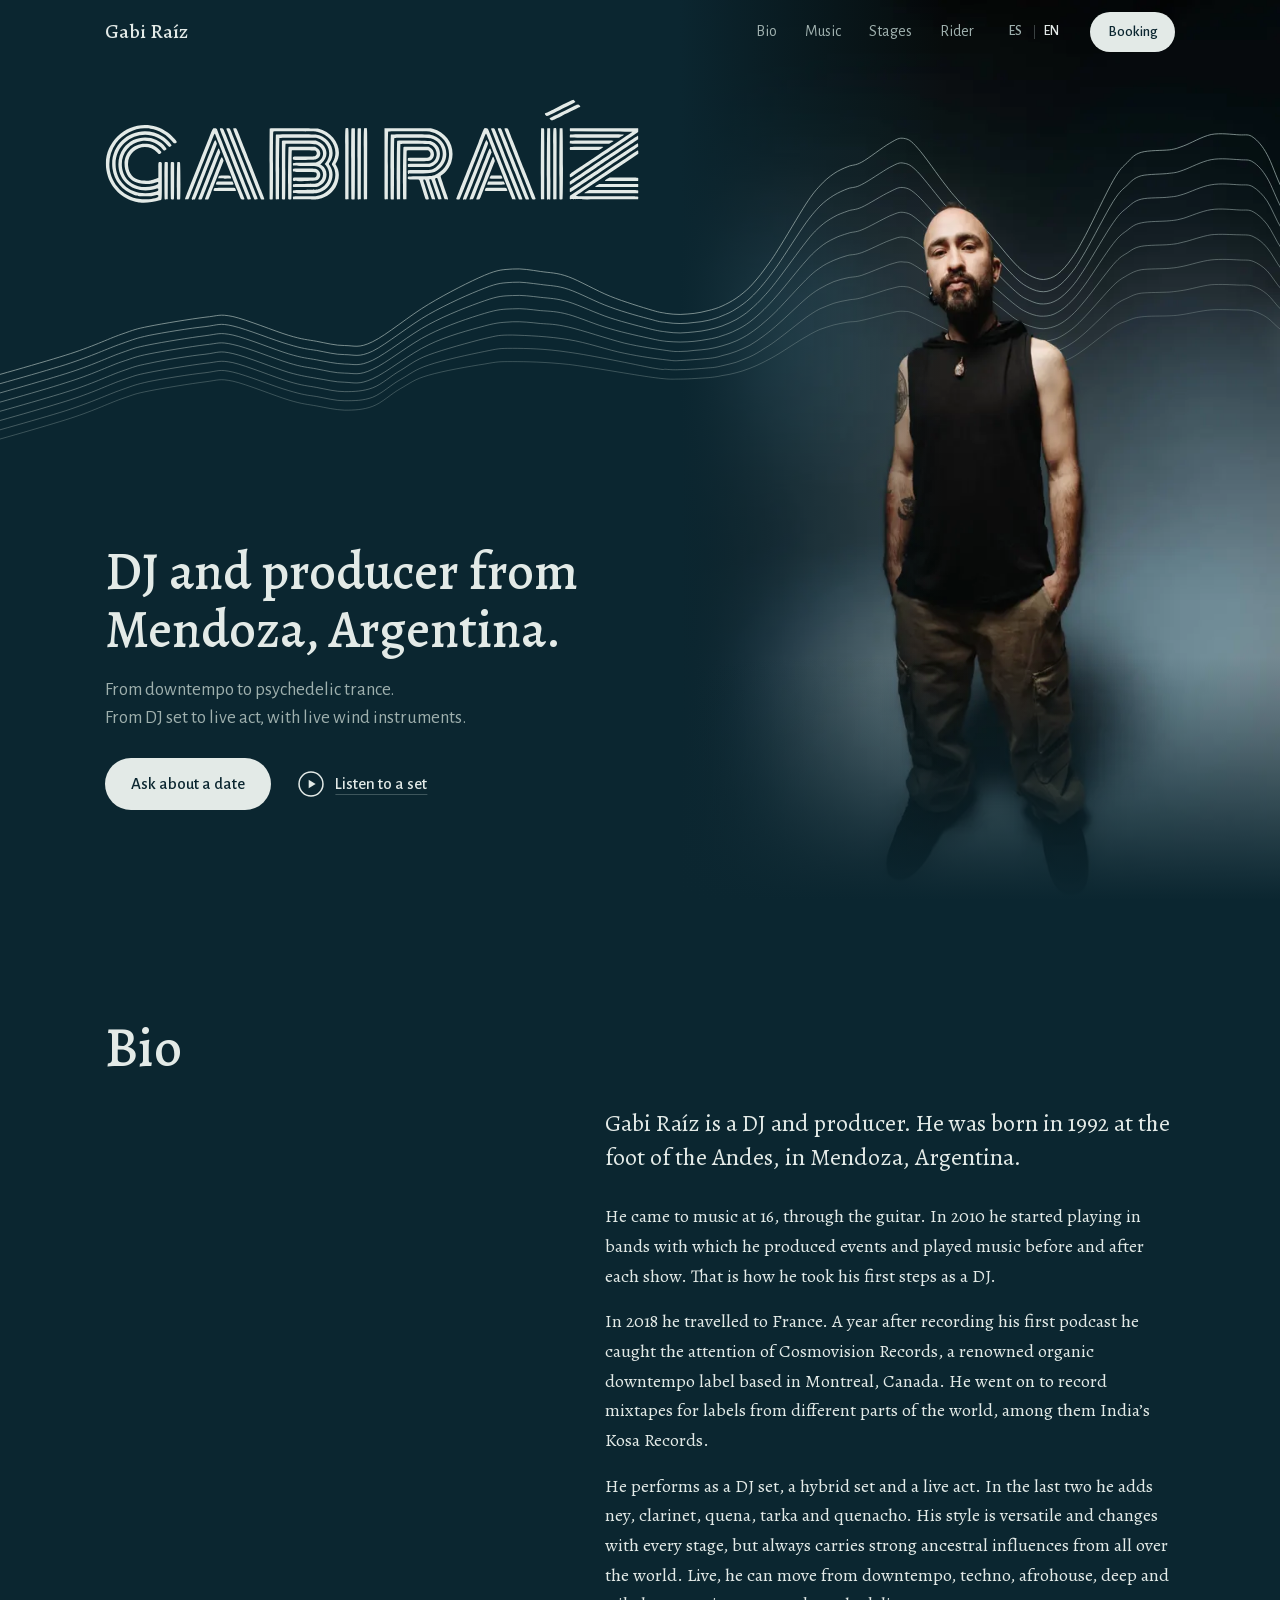
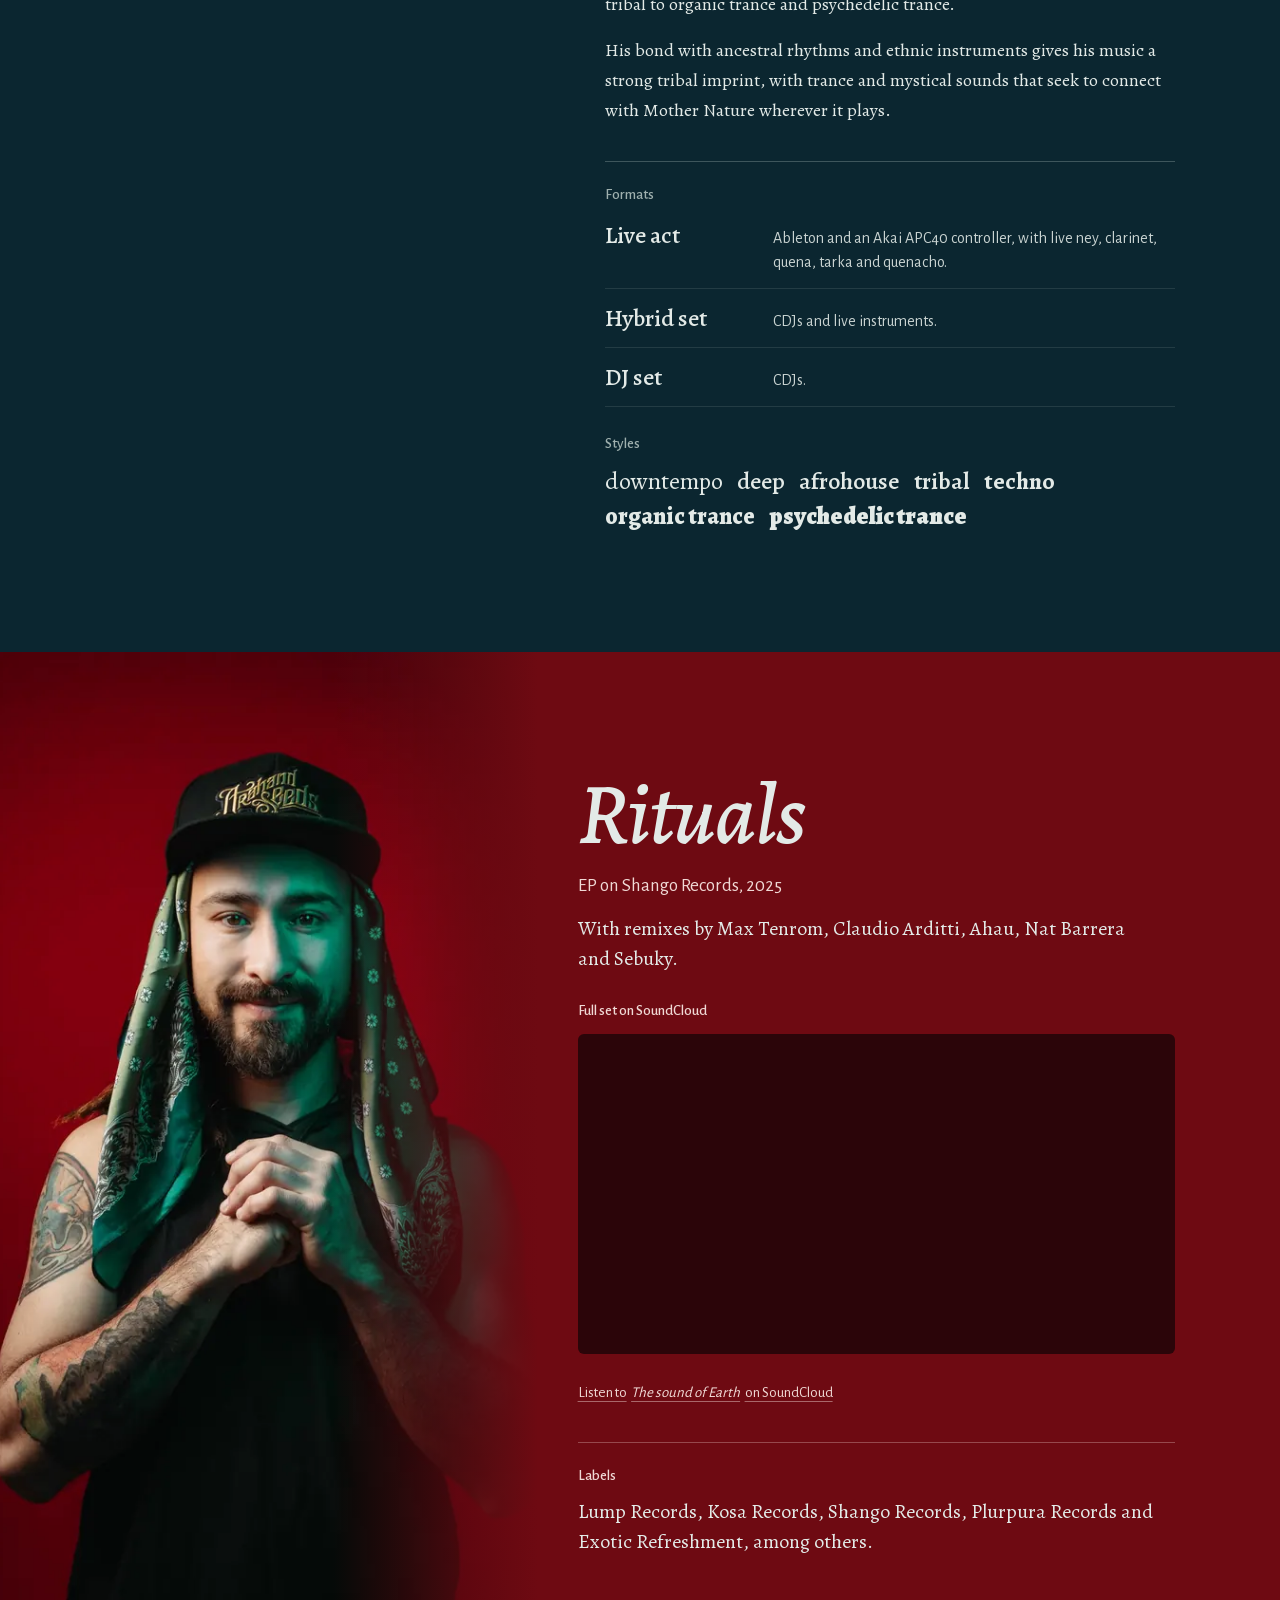
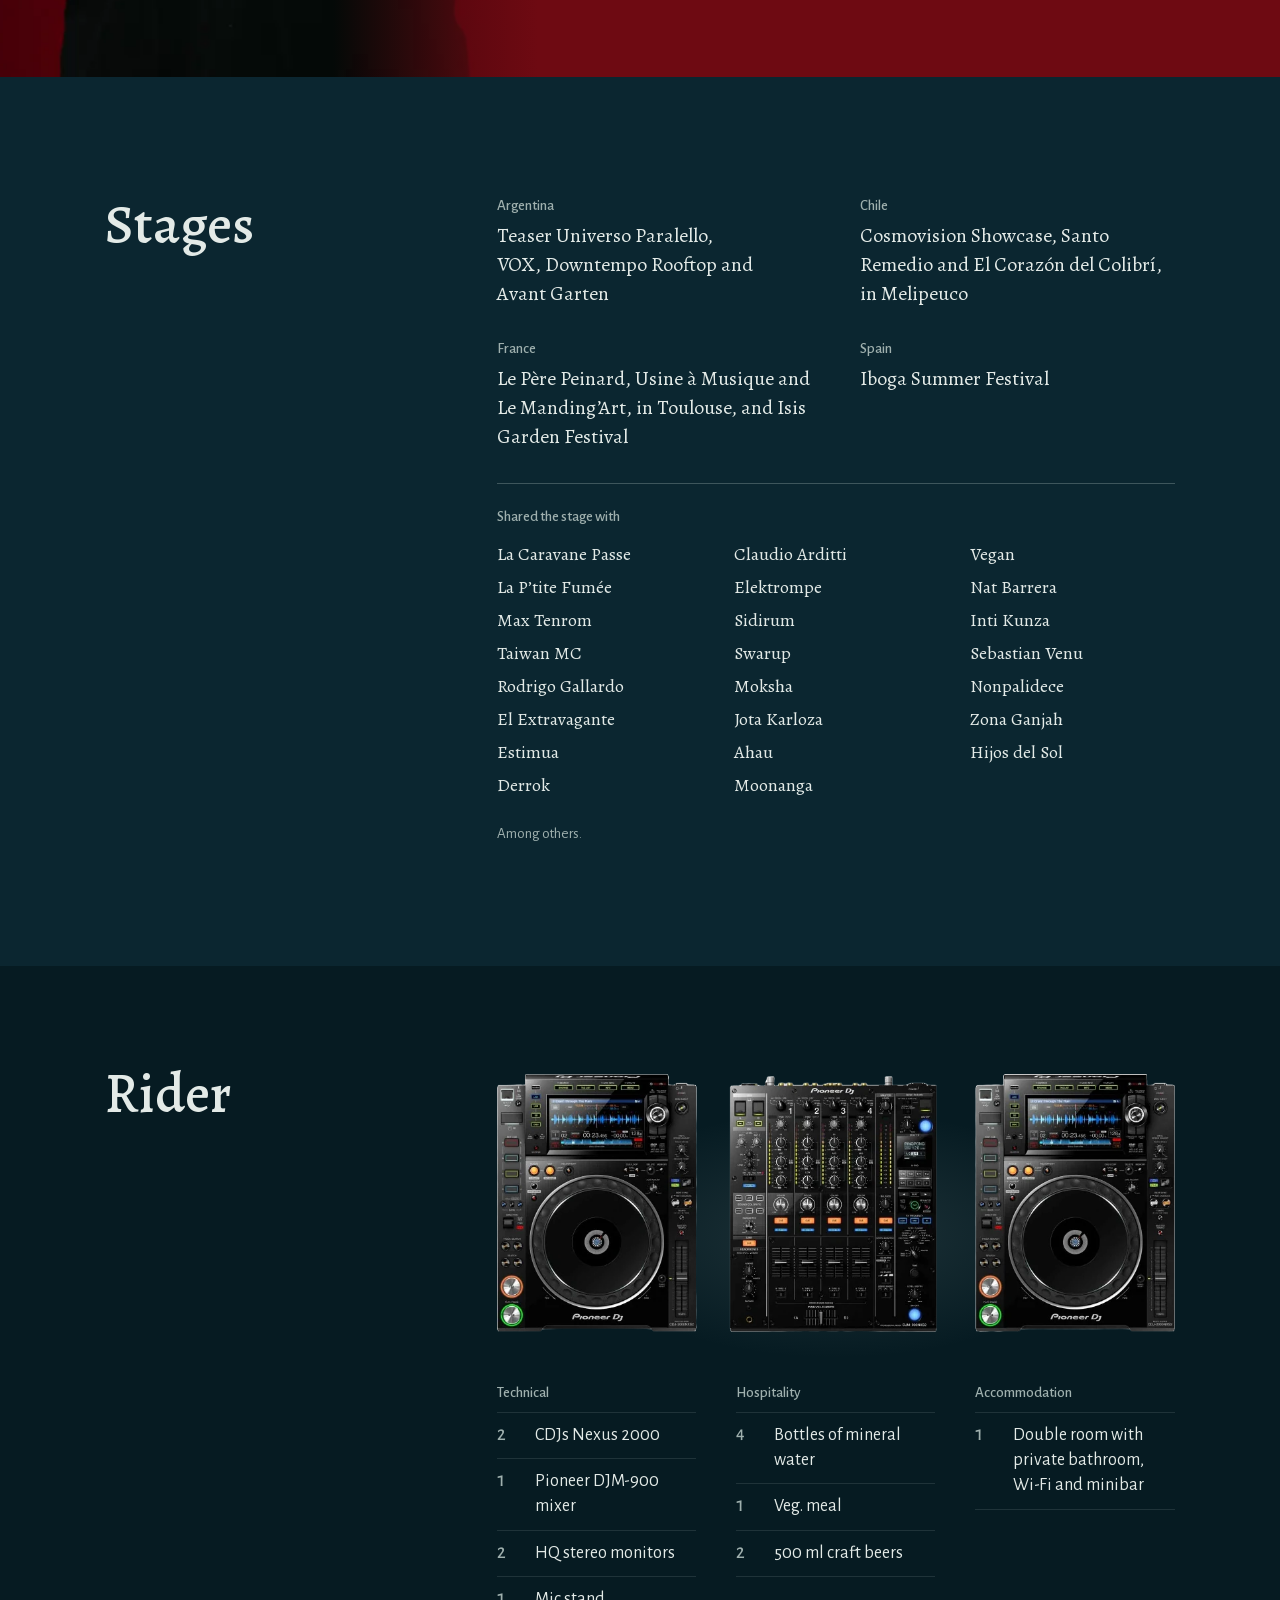
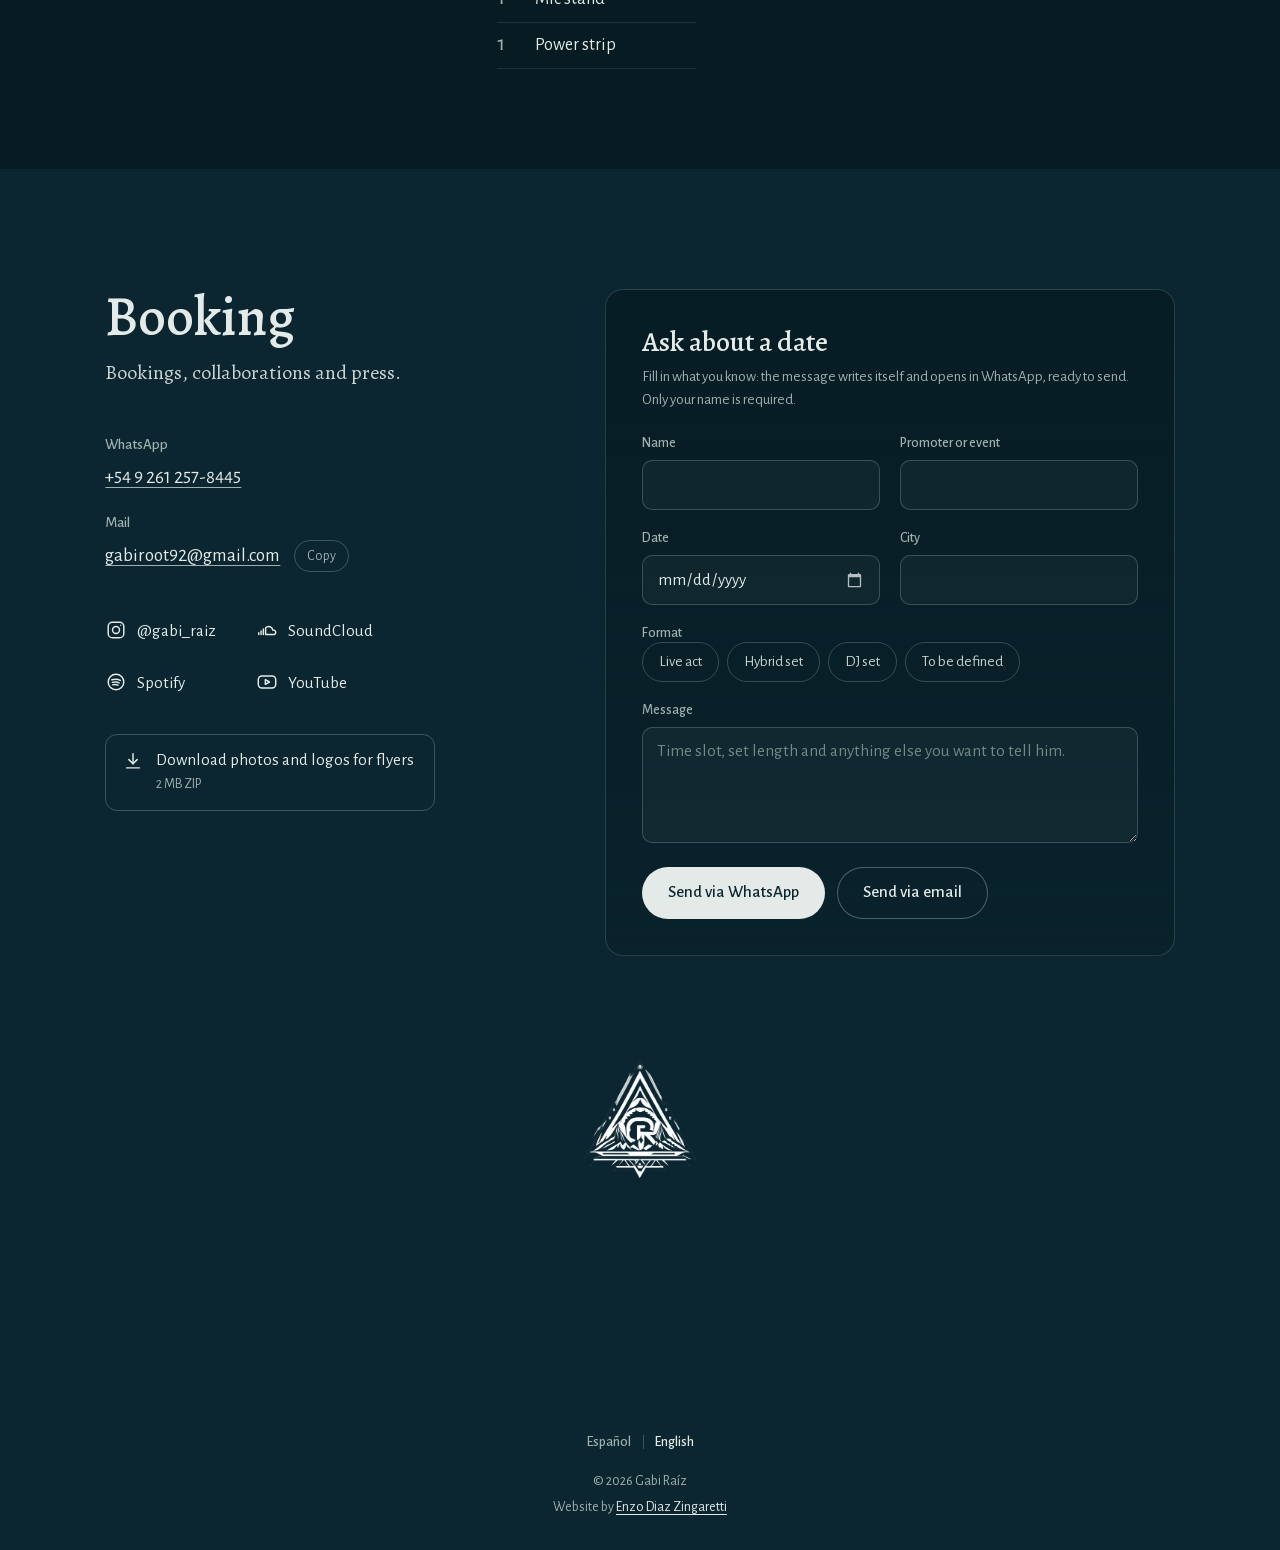
==== commit cb0fd10f: "feat: formulario de booking, formatos y revisión de diseño - Formulario corto de booking: arma el me" ====
--- a/index.html
+++ b/index.html
@@ -41,7 +41,7 @@
   <link rel="preload" as="image" href="img/hero-720.webp" imagesrcset="img/hero-480.webp 480w, img/hero-720.webp 720w, img/hero-960.webp 960w, img/hero-1200.webp 1200w, img/hero-1440.webp 1440w" imagesizes="(min-width: 1440px) 720px, (min-width: 720px) 50vw, 100vw" fetchpriority="high" />
 
   <script src="boot.js?v=1"></script>
-  <link rel="stylesheet" href="style.css?v=1" />
+  <link rel="stylesheet" href="style.css?v=2" />
 
   <script type="application/ld+json">
   {
@@ -138,8 +138,14 @@
 
       <div class="hero__text">
         <p class="hero__lead" data-i18n="hero.lead">DJ y productor de Mendoza, Argentina.</p>
-        <p class="hero__sub"><span data-i18n="hero.sub1">De downtempo a psychedelic trance.</span> <span data-i18n="hero.sub2">En DJ set o en vivo con quena, ney y clarinete.</span></p>
-        <a class="btn" data-wa href="https://wa.me/5492612578445?text=Hola%20Gabi%2C%20te%20escribo%20por%20una%20fecha." target="_blank" rel="noopener" data-i18n="cta.wa">Escribir por WhatsApp</a>
+        <p class="hero__sub"><span data-i18n="hero.sub1">De downtempo a psychedelic trance.</span> <span data-i18n="hero.sub2">Del DJ set al live act, con instrumentos de viento en vivo.</span></p>
+        <div class="hero__actions">
+          <a class="btn" href="#booking" data-i18n="cta.book">Consultar una fecha</a>
+          <a class="listen" href="#musica">
+            <svg viewBox="0 0 24 24" aria-hidden="true" focusable="false"><circle cx="12" cy="12" r="10.25" /><path d="M10 8.4v7.2l6-3.6z" /></svg>
+            <span data-i18n="cta.listen">Escuchar un set</span>
+          </a>
+        </div>
       </div>
     </section>
 
@@ -159,21 +165,31 @@
         </div>
 
         <div class="bio__text">
-          <p class="bio__lead reveal" data-i18n="bio.lead">Gabi Raíz es un DJ y productor nacido a los pies de la cordillera de los Andes en Mendoza, Argentina, en 1992.</p>
+          <p class="bio__lead reveal" data-i18n="bio.lead">Gabi Raíz es DJ y productor. Nació en 1992 al pie de la cordillera de los Andes, en Mendoza, Argentina.</p>
           <div class="prose reveal">
-            <p data-i18n="bio.p1">Comienza a acercarse a la música a los 16 años tocando la guitarra. Luego, con el paso del tiempo, en 2010 llega a integrar grupos musicales junto a los cuales produce eventos y musicaliza los momentos previos y posteriores de los shows, dando así sus primeros pasos como DJ.</p>
-            <p data-i18n="bio.p2">En 2018 viaja a Francia, donde un año después de grabar su primer podcast despierta el interés del reconocido sello de organic-downtempo Cosmovision Records, con base en Montreal, Canadá. Más tarde comenzaría a grabar mixtapes para diferentes sellos de diversas partes del mundo, entre ellos Kosa Records, con base en la India.</p>
-            <p data-i18n="bio.p3">Sus formatos de presentación varían desde DJ set hasta sets híbridos en los que intervienen instrumentos como vientos andinos (quena), ney turca y clarinete. Su estilo, de naturaleza versátil, varía según los diversos escenarios, pero siempre con fuertes influencias ancestrales de todas partes del mundo. Su performance en vivo puede incluir downtempo, techno, afrohouse, deep, tribal, hasta organic trance y psychedelic trance.</p>
-            <p data-i18n="bio.p4">Su conexión con ritmos ancestrales e instrumentos étnicos lo ha llevado a tener una fuerte impronta tribal, destacando sonidos de trance y misticismo para conectar con la madre naturaleza en donde sea que su música esté presente.</p>
+            <p data-i18n="bio.p1">Se acercó a la música a los 16 años, con la guitarra. En 2010 empezó a tocar en grupos con los que producía eventos y musicalizaba antes y después de cada show. Así dio sus primeros pasos como DJ.</p>
+            <p data-i18n="bio.p2">En 2018 viajó a Francia. Un año después de grabar su primer podcast despertó el interés de Cosmovision Records, reconocido sello de organic downtempo con base en Montreal, Canadá. Después grabó mixtapes para sellos de distintas partes del mundo, entre ellos Kosa Records, de la India.</p>
+            <p data-i18n="bio.p3">Se presenta en DJ set, hybrid set y live act. En los dos últimos suma ney, clarinete, quena, tarka y quenacho. Su estilo es versátil y cambia con cada escenario, pero siempre lleva fuertes influencias ancestrales de todo el mundo. En vivo puede ir del downtempo, el techno, el afrohouse, el deep y el tribal al organic trance y el psychedelic trance.</p>
+            <p data-i18n="bio.p4">Su vínculo con los ritmos ancestrales y los instrumentos étnicos le da a su música una fuerte impronta tribal, con sonidos de trance y misticismo que buscan conectar con la madre naturaleza dondequiera que suene.</p>
           </div>
 
           <div class="facts">
             <div class="fact fact--ruled reveal">
               <h3 class="label" data-i18n="bio.formats">Formatos</h3>
-              <ul class="fact__list">
-                <li>DJ set</li>
-                <li data-i18n="bio.hybrid">Set híbrido con quena, ney y clarinete</li>
-              </ul>
+              <dl class="formats">
+                <div class="format">
+                  <dt class="format__name" lang="en">Live act</dt>
+                  <dd class="format__desc" data-i18n="fmt.live">Ableton y controlador Akai APC40, con ney, clarinete, quena, tarka y quenacho en vivo.</dd>
+                </div>
+                <div class="format">
+                  <dt class="format__name" lang="en">Hybrid set</dt>
+                  <dd class="format__desc" data-i18n="fmt.hybrid">CDJs e instrumentos en vivo.</dd>
+                </div>
+                <div class="format">
+                  <dt class="format__name" lang="en">DJ set</dt>
+                  <dd class="format__desc" data-i18n="fmt.dj">CDJs.</dd>
+                </div>
+              </dl>
             </div>
             <div class="fact reveal">
               <h3 class="label" data-i18n="bio.styles">Estilos</h3>
@@ -215,6 +231,7 @@
         <p class="rituals__meta reveal" data-i18n="rituals.meta">EP en Shango Records, 2025</p>
         <p class="rituals__remix reveal" data-i18n="rituals.remix">Con remixes de Max Tenrom, Claudio Arditti, Ahau, Nat Barrera y Sebuky.</p>
 
+        <h3 class="label player__label reveal" data-i18n="rituals.setLabel">Set completo en SoundCloud</h3>
         <div class="player reveal">
           <iframe class="player__frame"
                   title="The sound of Earth, de Gabi Raíz, en SoundCloud"
@@ -250,7 +267,7 @@
             </div>
             <div class="country reveal">
               <dt class="label" data-i18n="stages.frName">Francia</dt>
-              <dd data-i18n="stages.fr">Le Père Peinard, Usine à Musique y Le Manding’Art, en Toulouse, e Isis Garden Festival</dd>
+              <dd data-i18n="stages.fr">Le Père Peinard, Usine à Musique y Le Manding ’Art, en Toulouse, e Isis Garden Festival</dd>
             </div>
             <div class="country reveal">
               <dt class="label" data-i18n="stages.esName">España</dt>
@@ -260,7 +277,32 @@
 
           <div class="fact fact--ruled reveal">
             <h3 class="label" data-i18n="stages.shared">Compartió escenario con</h3>
-            <p class="shared" data-i18n="stages.sharedList">La Caravane Passe, La P’tite Fumée, Max Tenrom, Taiwan MC, Rodrigo Gallardo, El Extravagante, Estimua, Derrok, Claudio Arditti, Elektrompe, Sidirum, Swarup, Moksha, Jota Karloza, Ahau, Moonanga, Vegan, Nat Barrera, Inti Kunza, Sebastian Venu, Nonpalidece, Zona Ganjah e Hijos del Sol, entre otros.</p>
+            <ul class="artists">
+              <li>La Caravane Passe</li>
+              <li>La P’tite Fumée</li>
+              <li>Max Tenrom</li>
+              <li>Taiwan MC</li>
+              <li>Rodrigo Gallardo</li>
+              <li>El Extravagante</li>
+              <li>Estimua</li>
+              <li>Derrok</li>
+              <li>Claudio Arditti</li>
+              <li>Elektrompe</li>
+              <li>Sidirum</li>
+              <li>Swarup</li>
+              <li>Moksha</li>
+              <li>Jota Karloza</li>
+              <li>Ahau</li>
+              <li>Moonanga</li>
+              <li>Vegan</li>
+              <li>Nat Barrera</li>
+              <li>Inti Kunza</li>
+              <li>Sebastian Venu</li>
+              <li>Nonpalidece</li>
+              <li>Zona Ganjah</li>
+              <li>Hijos del Sol</li>
+            </ul>
+            <p class="artists__more" data-i18n="stages.more">Entre otros.</p>
           </div>
         </div>
       </div>
@@ -280,29 +322,26 @@
 
         <div class="rider__col reveal">
           <h3 class="label" data-i18n="rider.tech">Técnica</h3>
-          <ul class="rider__list">
-            <li>2 CDJs Nexus 2000</li>
-            <li data-i18n="rider.mixer">Mixer Pioneer DJM-900</li>
-            <li data-i18n="rider.monitors">2 monitores estéreo HQ</li>
-            <li data-i18n="rider.mic">1 pie de mic</li>
-            <li data-i18n="rider.power">1 toma corriente múltiple</li>
+          <ul class="spec">
+            <li><span class="spec__qty">2</span><span>CDJs Nexus 2000</span></li>
+            <li><span class="spec__qty">1</span><span data-i18n="rider.mixer">Mixer Pioneer DJM-&#8288;900</span></li>
+            <li><span class="spec__qty">2</span><span data-i18n="rider.monitors">Monitores estéreo HQ</span></li>
+            <li><span class="spec__qty">1</span><span data-i18n="rider.mic">Pie de micrófono</span></li>
+            <li><span class="spec__qty">1</span><span data-i18n="rider.power">Toma de corriente múltiple</span></li>
           </ul>
         </div>
         <div class="rider__col reveal">
           <h3 class="label" data-i18n="rider.hosp">Hospitalidad</h3>
-          <ul class="rider__list">
-            <li data-i18n="rider.water">Agua mineral ×4</li>
-            <li data-i18n="rider.meal">1 comida veg.</li>
-            <li data-i18n="rider.beer">Cerveza artesanal 500 cc ×2</li>
+          <ul class="spec">
+            <li><span class="spec__qty">4</span><span data-i18n="rider.water">Aguas minerales</span></li>
+            <li><span class="spec__qty">1</span><span data-i18n="rider.meal">Comida veg.</span></li>
+            <li><span class="spec__qty">2</span><span data-i18n="rider.beer">Cervezas artesanales de 500 cc</span></li>
           </ul>
         </div>
         <div class="rider__col reveal">
           <h3 class="label" data-i18n="rider.stay">Hospedaje</h3>
-          <ul class="rider__list">
-            <li data-i18n="rider.room">1 habitación doble</li>
-            <li>WiFi</li>
-            <li data-i18n="rider.bath">Baño privado</li>
-            <li>Minibar</li>
+          <ul class="spec">
+            <li><span class="spec__qty">1</span><span data-i18n="rider.room">Habitación doble con baño privado, WiFi y minibar</span></li>
           </ul>
         </div>
       </div>
@@ -311,20 +350,73 @@
     <!-- ══ BOOKING ══ -->
     <section class="section booking" id="booking" aria-labelledby="booking-title">
       <div class="wrap booking__grid">
-        <div class="booking__main">
+        <div class="booking__head">
           <h2 class="title reveal" id="booking-title">Booking</h2>
-          <a class="btn reveal" data-wa href="https://wa.me/5492612578445?text=Hola%20Gabi%2C%20te%20escribo%20por%20una%20fecha." target="_blank" rel="noopener" data-i18n="cta.wa">Escribir por WhatsApp</a>
-          <ul class="contact reveal">
-            <li><a class="contact__phone" href="tel:+5492612578445" aria-label="Llamar al +54 9 261 257-8445" data-i18n-attr="aria-label:booking.call">+54 9 261 257-8445</a></li>
-            <li class="contact__mail">
-              <a class="link" href="mailto:gabiroot92@gmail.com?subject=Booking%20Gabi%20Ra%C3%ADz">gabiroot92@gmail.com</a>
-              <button type="button" class="copy" data-copy="gabiroot92@gmail.com" aria-label="Copiar el mail" data-i18n-attr="aria-label:booking.copyLabel"><span data-i18n="booking.copy">Copiar</span></button>
-            </li>
-          </ul>
+          <p class="booking__intro reveal" data-i18n="booking.intro">Fechas, colaboraciones y prensa.</p>
+        </div>
+
+        <form class="form reveal" id="booking-form" novalidate aria-labelledby="form-title">
+          <div class="form__head">
+            <h3 class="form__title" id="form-title" data-i18n="form.title">Consultá una fecha</h3>
+            <p class="form__hint" id="form-hint" data-i18n="form.hint">Completá lo que sepas: el mensaje se arma solo y se abre en WhatsApp, listo para enviar. Solo el nombre es obligatorio.</p>
+          </div>
+
+          <div class="form__grid">
+            <div class="field">
+              <label class="field__label" for="f-name" data-i18n="form.name">Nombre</label>
+              <input class="field__input" id="f-name" name="nombre" type="text" autocomplete="name" required aria-required="true" aria-describedby="f-name-error" />
+              <p class="field__error" id="f-name-error" data-i18n="form.nameError" hidden>Escribí tu nombre para que Gabi sepa quién le escribe.</p>
+            </div>
+            <div class="field">
+              <label class="field__label" for="f-org" data-i18n="form.org">Productora o evento</label>
+              <input class="field__input" id="f-org" name="productora" type="text" autocomplete="organization" />
+            </div>
+            <div class="field">
+              <label class="field__label" for="f-date" data-i18n="form.date">Fecha</label>
+              <input class="field__input" id="f-date" name="fecha" type="date" />
+            </div>
+            <div class="field">
+              <label class="field__label" for="f-city" data-i18n="form.city">Ciudad</label>
+              <input class="field__input" id="f-city" name="ciudad" type="text" autocomplete="address-level2" />
+            </div>
+            <fieldset class="field field--wide chips">
+              <legend class="field__label" data-i18n="form.format">Formato</legend>
+              <div class="chips__row">
+                <label class="chip"><input type="radio" name="formato" value="Live act" /><span lang="en">Live act</span></label>
+                <label class="chip"><input type="radio" name="formato" value="Hybrid set" /><span lang="en">Hybrid set</span></label>
+                <label class="chip"><input type="radio" name="formato" value="DJ set" /><span lang="en">DJ set</span></label>
+                <label class="chip"><input type="radio" name="formato" value="" data-tbd /><span data-i18n="form.fmtTbd">A definir</span></label>
+              </div>
+            </fieldset>
+            <div class="field field--wide">
+              <label class="field__label" for="f-msg" data-i18n="form.msg">Mensaje</label>
+              <textarea class="field__input field__input--area" id="f-msg" name="mensaje" rows="3" placeholder="Horario, duración del set y todo lo que quieras contarle." data-i18n-attr="placeholder:form.msgPh"></textarea>
+            </div>
+          </div>
+
+          <div class="form__actions">
+            <button type="submit" class="btn btn--lg" data-i18n="form.sendWa">Enviar por WhatsApp</button>
+            <button type="button" class="btn btn--ghost btn--lg" data-send="mail" data-i18n="form.sendMail">Enviar por mail</button>
+          </div>
+          <p class="form__status" id="form-status" role="status" aria-live="polite"></p>
+        </form>
+
+        <div class="booking__info">
+          <dl class="channels reveal">
+            <div class="channel">
+              <dt class="label">WhatsApp</dt>
+              <dd><a class="link channel__value" href="https://wa.me/5492612578445" target="_blank" rel="noopener">+54 9 261 257-8445</a></dd>
+            </div>
+            <div class="channel">
+              <dt class="label">Mail</dt>
+              <dd class="channel__mail">
+                <a class="link channel__value" href="mailto:gabiroot92@gmail.com?subject=Booking%20Gabi%20Ra%C3%ADz">gabiroot92@gmail.com</a>
+                <button type="button" class="copy" data-copy="gabiroot92@gmail.com" aria-label="Copiar el mail" data-i18n-attr="aria-label:booking.copyLabel"><span data-i18n="booking.copy">Copiar</span></button>
+              </dd>
+            </div>
+          </dl>
           <p class="sr-only" role="status" aria-live="polite" id="copy-status"></p>
-        </div>
-
-        <div class="booking__side">
+
           <ul class="socials">
             <li class="reveal"><a class="social" href="https://www.instagram.com/gabi_raiz" target="_blank" rel="noopener">
               <svg viewBox="0 0 24 24" aria-hidden="true" focusable="false"><rect x="3.5" y="3.5" width="17" height="17" rx="4.5" /><circle cx="12" cy="12" r="3.8" /><circle cx="17.2" cy="6.8" r="0.7" fill="currentColor" stroke="none" /></svg>
@@ -369,6 +461,6 @@
     <p class="foot__credit"><span data-i18n="foot.credit">Sitio web hecho por</span> <a href="https://portfolio-kexxy.vercel.app" target="_blank" rel="noopener">Enzo Diaz Zingaretti</a></p>
   </footer>
 
-  <script src="script.js?v=1" defer></script>
+  <script src="script.js?v=2" defer></script>
 </body>
 </html>
--- a/style.css
+++ b/style.css
@@ -45,12 +45,18 @@
   --ritual-claro: #F0D9D5;
   --ritual-hondo: #2B0509;
   --linea: rgba(159, 176, 174, .35);
+  --linea-suave: rgba(159, 176, 174, .16);
+  --error: #F2A397;
 
   --serif: 'Alegreya', Georgia, 'Times New Roman', serif;
   --sans: 'Alegreya Sans', 'Segoe UI', system-ui, sans-serif;
 
   --gutter: clamp(24px, calc(9.14vw - 11.6px), 120px);
   --wrap: 1440px;
+  /* Escritorio: columna del título y separación entre columnas */
+  --side: clamp(280px, 25vw, 360px);
+  --split-gap: clamp(48px, 5.6vw, 80px);
+  --title-size: clamp(40px, 4.3vw, 64px);
   --bar-h: 64px;
 
   /* Alto de la portada en escritorio: la foto es 2:3 y se apoya a la derecha */
@@ -130,7 +136,7 @@
 
 /* ── Piezas comunes ───────────────────────────────────────────────────── */
 .title {
-  font-size: clamp(40px, 3.9vw, 56px);
+  font-size: var(--title-size);
   line-height: 1;
   font-weight: 500;
   letter-spacing: -.005em;
@@ -163,6 +169,14 @@
 }
 .btn:hover { background: #fff; }
 .btn:active { transform: translateY(1px); }
+button.btn { border: 0; cursor: pointer; }
+.btn--lg { min-height: 52px; padding: 0 26px; font-size: 17px; }
+.btn--ghost {
+  background: none;
+  color: var(--nieve);
+  box-shadow: inset 0 0 0 1px rgba(159, 176, 174, .45);
+}
+.btn--ghost:hover { background: rgba(227, 234, 231, .06); box-shadow: inset 0 0 0 1px var(--nieve); }
 
 .link {
   text-decoration: underline;
@@ -342,7 +356,28 @@
   color: var(--neblina);
 }
 .hero__sub span { display: block; text-wrap: balance; }
-.hero__text .btn { margin-top: 8px; }
+.hero__actions {
+  display: flex; flex-wrap: wrap; align-items: center;
+  gap: 10px 26px;
+  margin-top: 8px;
+}
+.listen {
+  display: inline-flex; align-items: center; gap: 10px;
+  min-height: 48px;
+  font-family: var(--sans);
+  font-size: 16px;
+  font-weight: 500;
+  text-decoration: none;
+}
+.listen svg { width: 28px; height: 28px; flex-shrink: 0; fill: none; stroke: currentColor; stroke-width: 1.3; }
+.listen svg path { fill: currentColor; stroke: none; }
+.listen span {
+  text-decoration: underline;
+  text-decoration-color: var(--linea);
+  text-underline-offset: 5px;
+  transition: text-decoration-color .2s ease;
+}
+.listen:hover span { text-decoration-color: currentColor; }
 
 @keyframes dibujar {
   from { clip-path: inset(0 100% 0 0); }
@@ -391,6 +426,7 @@
   .hero__lead { font-size: clamp(30px, calc(var(--hero-h) * .058), 56px); line-height: 1.1; }
   .hero__sub { font-size: clamp(17px, 1.46vw, 21px); max-width: 30em; }
   .hero .btn { min-height: 52px; padding: 0 26px; font-size: 17px; }
+  .listen { font-size: 17px; }
 }
 
 /* ── Bio ──────────────────────────────────────────────────────────────── */
@@ -401,6 +437,29 @@
 .bio__lead { font-size: 21px; line-height: 1.4; text-wrap: pretty; }
 .prose { display: flex; flex-direction: column; gap: 16px; font-size: 17px; line-height: 1.65; }
 .prose p { text-wrap: pretty; hyphens: manual; }
+@media (max-width: 719px) {
+  .prose p { -webkit-hyphens: auto; hyphens: auto; }
+}
+.formats { display: grid; }
+.format {
+  display: grid;
+  gap: 2px;
+  padding-block: 12px;
+  border-bottom: 1px solid var(--linea-suave);
+}
+.format:first-child { padding-top: 4px; }
+.format__name { font-size: 24px; line-height: 1.25; font-weight: 500; }
+.format__desc {
+  font-family: var(--sans);
+  font-size: 16px;
+  line-height: 1.5;
+  color: var(--bruma);
+  max-width: 34em;
+}
+@media (min-width: 720px) {
+  .format { grid-template-columns: 8.5em minmax(0, 1fr); align-items: baseline; column-gap: 24px; padding-block: 14px; }
+  .format__name { font-size: 24px; }
+}
 .facts { display: flex; flex-direction: column; gap: 28px; margin-top: 8px; }
 .fact__list { display: flex; flex-direction: column; gap: 6px; font-size: 22px; line-height: 1.3; }
 .styles {
@@ -415,9 +474,10 @@
 @media (min-width: 1024px) {
   .section { padding-block: 120px; }
   .bio { padding-top: 120px; }
-  .bio__grid { grid-template-columns: minmax(0, 480px) minmax(0, 1fr); gap: 80px; align-items: start; }
+  .bio__grid { grid-template-columns: minmax(0, 3fr) minmax(0, 4fr); gap: var(--split-gap); align-items: start; }
   .bio__media { gap: 32px; }
-  .bio__text { padding-top: 88px; gap: 28px; }
+  /* El texto arranca a la altura de la foto, debajo del título */
+  .bio__text { padding-top: calc(var(--title-size) + 32px); gap: 28px; }
   .bio__lead { font-size: 24px; }
   .prose { font-size: 18px; }
   .fact__list, .styles { font-size: 24px; }
@@ -458,8 +518,9 @@
 .rituals__labels { font-size: 18px; line-height: 1.5; max-width: 34em; }
 .rituals :focus-visible { outline-color: var(--ritual-claro); }
 
+.player__label { margin-top: 12px; }
 .player {
-  margin-top: 6px;
+  margin-top: -2px;
   height: 300px;
   border-radius: 6px;
   overflow: hidden;
@@ -505,15 +566,26 @@
 .countries { display: grid; gap: 22px; }
 .country { display: flex; flex-direction: column; gap: 6px; }
 .country dd { font-size: 19px; line-height: 1.45; max-width: 30em; text-wrap: pretty; }
-.shared { font-size: 17px; line-height: 1.6; max-width: 46em; text-wrap: pretty; }
+.artists {
+  columns: 2;
+  column-gap: 24px;
+  font-size: 17px;
+  line-height: 1.5;
+}
+.artists li { break-inside: avoid; padding-block: 3px; }
+.artists__more { margin-top: 8px; font-family: var(--sans); font-size: 15px; color: var(--neblina); }
 
 @media (min-width: 720px) {
   .countries { grid-template-columns: repeat(2, minmax(0, 1fr)); gap: 32px 48px; }
+  .artists { columns: 3; column-gap: 32px; }
 }
 @media (min-width: 1024px) {
-  .stages__grid { grid-template-columns: minmax(0, 360px) minmax(0, 1fr); gap: 80px; }
   .country dd { font-size: 20px; }
-  .shared { font-size: 18px; }
+  .artists { font-size: 18px; }
+}
+/* El título va al costado recién cuando sobra ancho; antes queda arriba */
+@media (min-width: 1280px) {
+  .stages__grid { grid-template-columns: minmax(0, var(--side)) minmax(0, 1fr); gap: var(--split-gap); }
 }
 
 /* ── Rider ────────────────────────────────────────────────────────────── */
@@ -532,12 +604,24 @@
 }
 .rider__gear img { position: relative; width: 100%; max-width: 760px; margin-inline: auto; }
 .rider__col { display: flex; flex-direction: column; gap: 10px; }
-.rider__list {
-  display: flex; flex-direction: column; gap: 4px;
+.spec {
+  display: flex; flex-direction: column;
   font-family: var(--sans);
   font-size: 17px;
-  line-height: 1.45;
-  font-variant-numeric: lining-nums;
+  line-height: 1.4;
+}
+.spec li {
+  display: grid;
+  grid-template-columns: 2.1em minmax(0, 1fr);
+  align-items: baseline;
+  padding-block: 10px;
+  border-bottom: 1px solid var(--linea-suave);
+}
+.spec li:first-child { border-top: 1px solid var(--linea-suave); }
+.spec__qty {
+  font-weight: 500;
+  color: var(--neblina);
+  font-variant-numeric: lining-nums tabular-nums;
 }
 
 @media (min-width: 720px) {
@@ -546,30 +630,107 @@
 }
 @media (min-width: 1024px) {
   .rider { padding-block: 100px; }
-  .rider__grid { grid-template-columns: minmax(0, 360px) repeat(3, minmax(0, 1fr)); column-gap: 48px; row-gap: 48px; align-items: start; }
+  .rider__grid { column-gap: 40px; }
+  .spec { font-size: 18px; }
+}
+@media (min-width: 1280px) {
+  /* La primera columna suma la diferencia de separación: el equipo arranca a la par de Escenarios */
+  .rider__grid { grid-template-columns: minmax(0, calc(var(--side) + var(--split-gap) - 40px)) repeat(3, minmax(0, 1fr)); column-gap: 40px; row-gap: 48px; align-items: start; }
   .rider__grid .title { grid-column: 1; grid-row: 1 / span 2; }
   .rider__gear { grid-column: 2 / -1; grid-row: 1; }
   .rider__col:nth-of-type(1) { grid-column: 2; }
-  .rider__list { font-size: 18px; }
 }
 
 /* ── Booking ──────────────────────────────────────────────────────────── */
 .booking { padding-bottom: 0; display: flex; flex-direction: column; }
-.booking__grid { display: grid; gap: 40px; }
-.booking__main { display: flex; flex-direction: column; gap: 16px; }
-.booking__side { display: flex; flex-direction: column; gap: 28px; }
-
-.contact { display: flex; flex-direction: column; gap: 4px; font-family: var(--sans); font-size: 17px; }
-.contact__phone {
-  display: inline-flex; align-items: center; min-height: 44px;
-  color: var(--neblina);
-  text-decoration: none;
+.booking__grid {
+  display: grid;
+  gap: 32px;
+  grid-template-areas: "head" "form" "info";
+}
+.booking__head { grid-area: head; display: flex; flex-direction: column; gap: 14px; }
+.booking__intro { font-size: 19px; line-height: 1.5; color: var(--bruma); max-width: 26em; }
+.booking__info { grid-area: info; display: flex; flex-direction: column; gap: 28px; }
+
+/* Formulario: arma el mensaje y lo abre en WhatsApp o en el mail */
+.form {
+  grid-area: form;
+  display: flex; flex-direction: column; gap: 24px;
+  padding: 24px 20px;
+  border: 1px solid rgba(159, 176, 174, .22);
+  border-radius: 18px;
+  background: linear-gradient(180deg, rgba(6, 27, 34, .8), rgba(6, 27, 34, .35));
+}
+.no-js .form { display: none; }
+.form__head { display: flex; flex-direction: column; gap: 8px; }
+.form__title { font-size: 28px; line-height: 1.15; font-weight: 500; }
+.form__hint { font-family: var(--sans); font-size: 15px; line-height: 1.5; color: var(--neblina); max-width: 40em; }
+.form__grid { display: grid; gap: 18px; }
+.field { display: flex; flex-direction: column; gap: 8px; min-width: 0; margin: 0; padding: 0; border: 0; }
+.field__label { padding: 0; font-family: var(--sans); font-size: 14px; font-weight: 500; line-height: 1.2; color: var(--neblina); }
+.field__input {
+  width: 100%;
+  min-height: 50px;
+  padding: 12px 14px;
+  border: 1px solid rgba(159, 176, 174, .3);
+  border-radius: 10px;
+  background: rgba(227, 234, 231, .04);
+  color: var(--nieve);
+  font-family: var(--sans);
+  font-size: 17px;
+  line-height: 1.3;
+  -webkit-appearance: none;
+  appearance: none;
+  transition: border-color .2s ease, background-color .2s ease, box-shadow .2s ease;
+}
+.field__input:hover { border-color: rgba(159, 176, 174, .55); }
+.field__input:focus { outline: none; border-color: var(--nieve); background: rgba(227, 234, 231, .07); box-shadow: 0 0 0 3px rgba(227, 234, 231, .12); }
+.field__input::placeholder { color: rgba(159, 176, 174, .7); }
+.field__input::-webkit-date-and-time-value { text-align: left; }
+.field__input::-webkit-calendar-picker-indicator { opacity: .7; cursor: pointer; }
+.field__input--area { min-height: 116px; resize: vertical; }
+.field__input[aria-invalid="true"] { border-color: var(--error); }
+.field__error { font-family: var(--sans); font-size: 14px; line-height: 1.4; color: var(--error); }
+
+.chips__row { display: flex; flex-wrap: wrap; gap: 8px; }
+.chip { position: relative; display: inline-flex; }
+.chip input { position: absolute; inset: 0; opacity: 0; margin: 0; cursor: pointer; }
+.chip span {
+  display: inline-flex; align-items: center;
+  min-height: 40px;
+  padding: 0 16px;
+  border: 1px solid rgba(159, 176, 174, .3);
+  border-radius: 999px;
+  font-family: var(--sans);
+  font-size: 15px;
+  color: var(--bruma);
+  pointer-events: none;
+  transition: background-color .2s ease, border-color .2s ease, color .2s ease;
+}
+.chip:hover span { border-color: var(--neblina); color: var(--nieve); }
+.chip input:checked + span { background: var(--nieve); border-color: var(--nieve); color: var(--petroleo); }
+.chip input:focus-visible + span { outline: 2px solid var(--nieve); outline-offset: 3px; }
+
+.form__actions { display: flex; flex-wrap: wrap; gap: 12px; }
+@media (max-width: 559px) {
+  .form__actions .btn { flex: 1 1 100%; }
+}
+.form__status { font-family: var(--sans); font-size: 15px; line-height: 1.5; color: var(--bruma); }
+.form__status:empty { display: none; }
+.form__status a { color: var(--nieve); text-underline-offset: 3px; }
+
+/* Canales directos */
+.channels { display: grid; gap: 14px; }
+.channel { display: grid; gap: 2px; }
+.channel dd { display: flex; flex-wrap: wrap; align-items: center; gap: 4px 14px; }
+.channel__value {
+  display: inline-flex; align-items: center;
+  min-height: 44px;
+  font-family: var(--sans);
+  font-size: 19px;
   font-variant-numeric: lining-nums;
-  transition: color .2s ease;
-}
-.contact__phone:hover { color: var(--nieve); }
-.contact__mail { display: flex; flex-wrap: wrap; align-items: center; gap: 6px 14px; }
-.contact__mail .link { display: inline-flex; align-items: center; min-height: 44px; overflow-wrap: anywhere; }
+  overflow-wrap: anywhere;
+}
 
 .copy {
   min-height: 32px;
@@ -634,16 +795,24 @@
   margin-top: 8px;
 }
 
+@media (min-width: 560px) {
+  .form__grid { grid-template-columns: repeat(2, minmax(0, 1fr)); gap: 20px; }
+  .field--wide { grid-column: 1 / -1; }
+}
 @media (min-width: 720px) {
+  .form { padding: 36px; }
   .socials { grid-template-columns: repeat(2, minmax(0, max-content)); column-gap: 40px; }
 }
 @media (min-width: 1024px) {
-  .booking { padding-bottom: 0; }
-  .booking__grid { grid-template-columns: minmax(0, 1fr) minmax(0, 1fr); gap: 80px; align-items: start; }
-  .booking__main { gap: 20px; }
-  .booking .btn { min-height: 52px; padding: 0 26px; font-size: 17px; }
-  .booking__side { padding-top: 92px; }
-  .socials { grid-template-columns: repeat(4, max-content); column-gap: 36px; }
+  .booking__grid {
+    grid-template-columns: minmax(0, 3fr) minmax(0, 4fr);
+    grid-template-areas: "head form" "info form";
+    grid-template-rows: auto 1fr;
+    column-gap: var(--split-gap);
+    row-gap: 48px;
+    align-items: start;
+  }
+  .booking__intro { font-size: 20px; }
   .booking__emblem { width: 112px; margin-top: 104px; }
 }
 
@@ -694,7 +863,7 @@
 @media print {
   :root { --petroleo: #fff; --noche: #fff; --ritual: #fff; --nieve: #000; --neblina: #444; --ritual-claro: #444; }
   body { background: #fff; color: #000; font-size: 12pt; }
-  .bar, .skip, .ridge, .player, .booking__emblem, .lang, .copy, .hero__media::after, .rituals__media::after { display: none !important; }
+  .bar, .skip, .ridge, .player, .form, .booking__emblem, .lang, .copy, .hero__media::after, .rituals__media::after { display: none !important; }
   .hero__ridge, .wordmark { animation: none; }
   .js .reveal, .js .reveal--sweep { opacity: 1; clip-path: none; }
   .wordmark { fill: #000; }
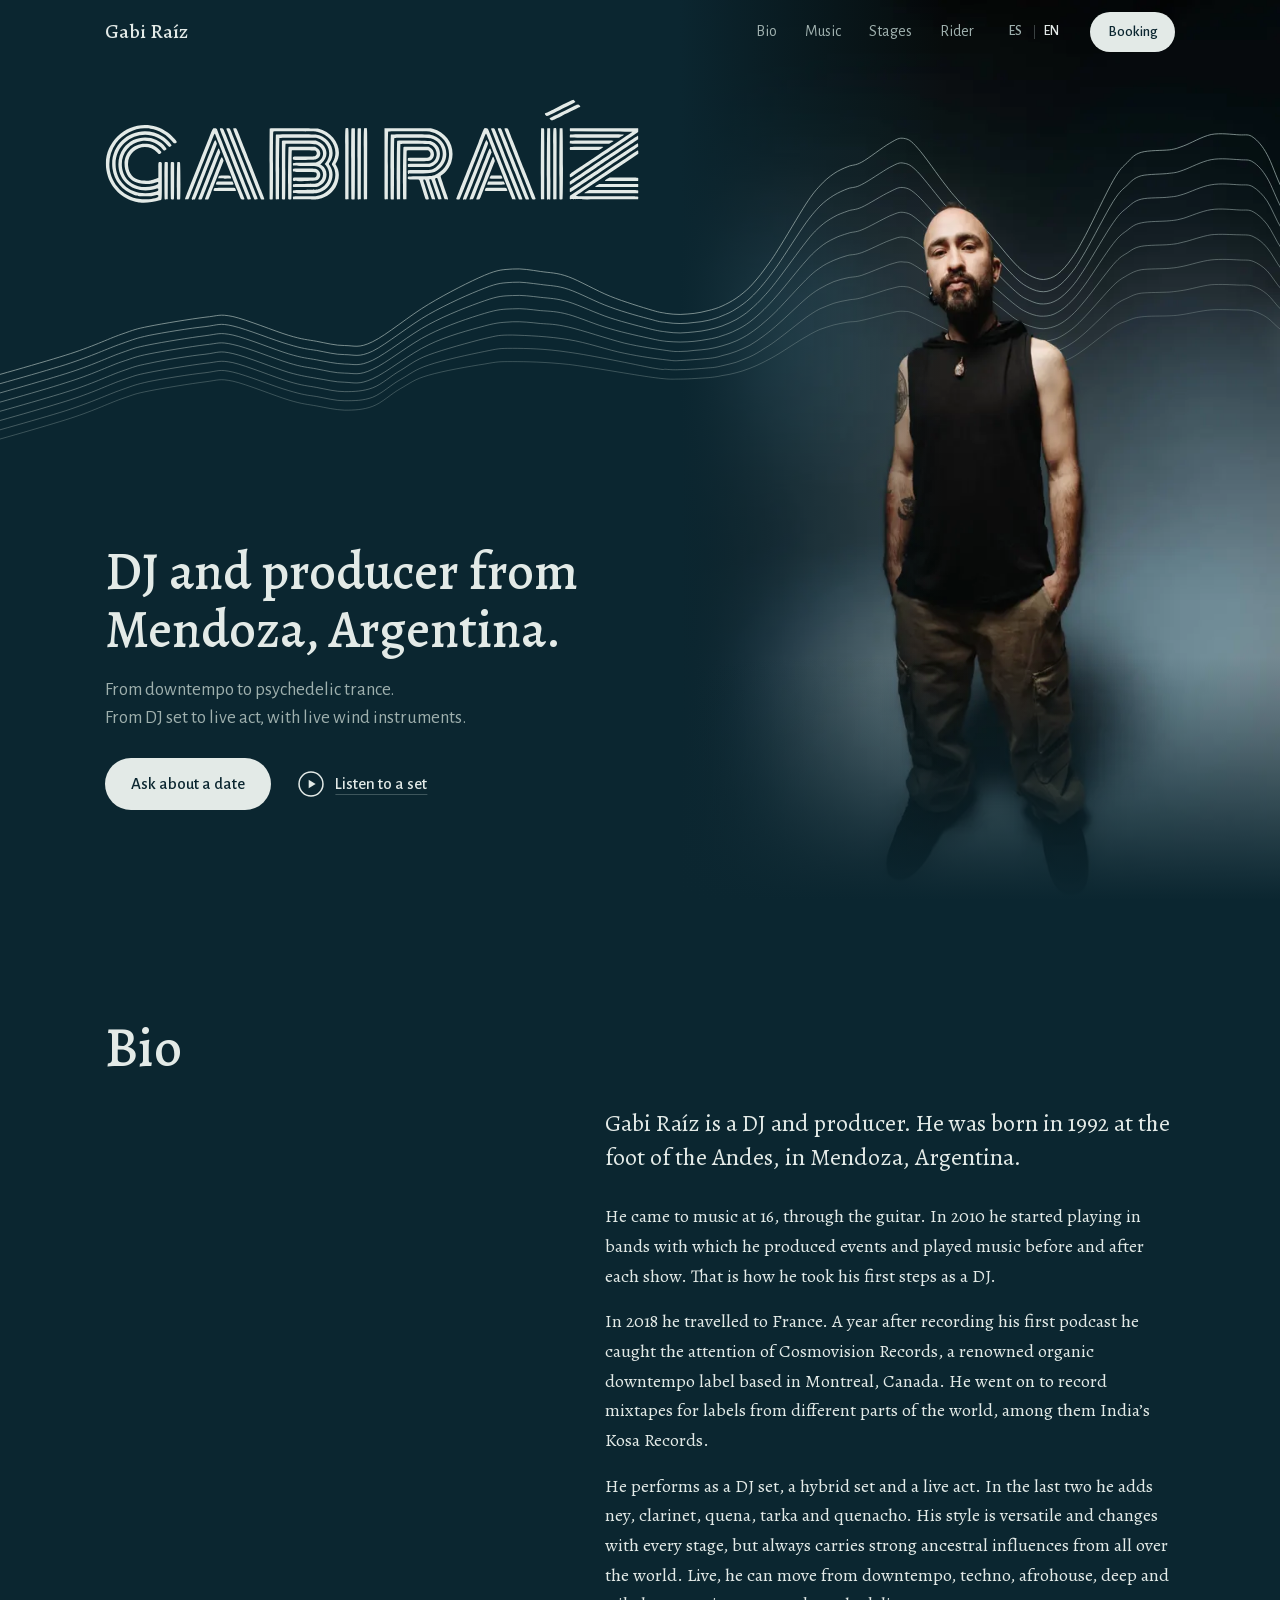
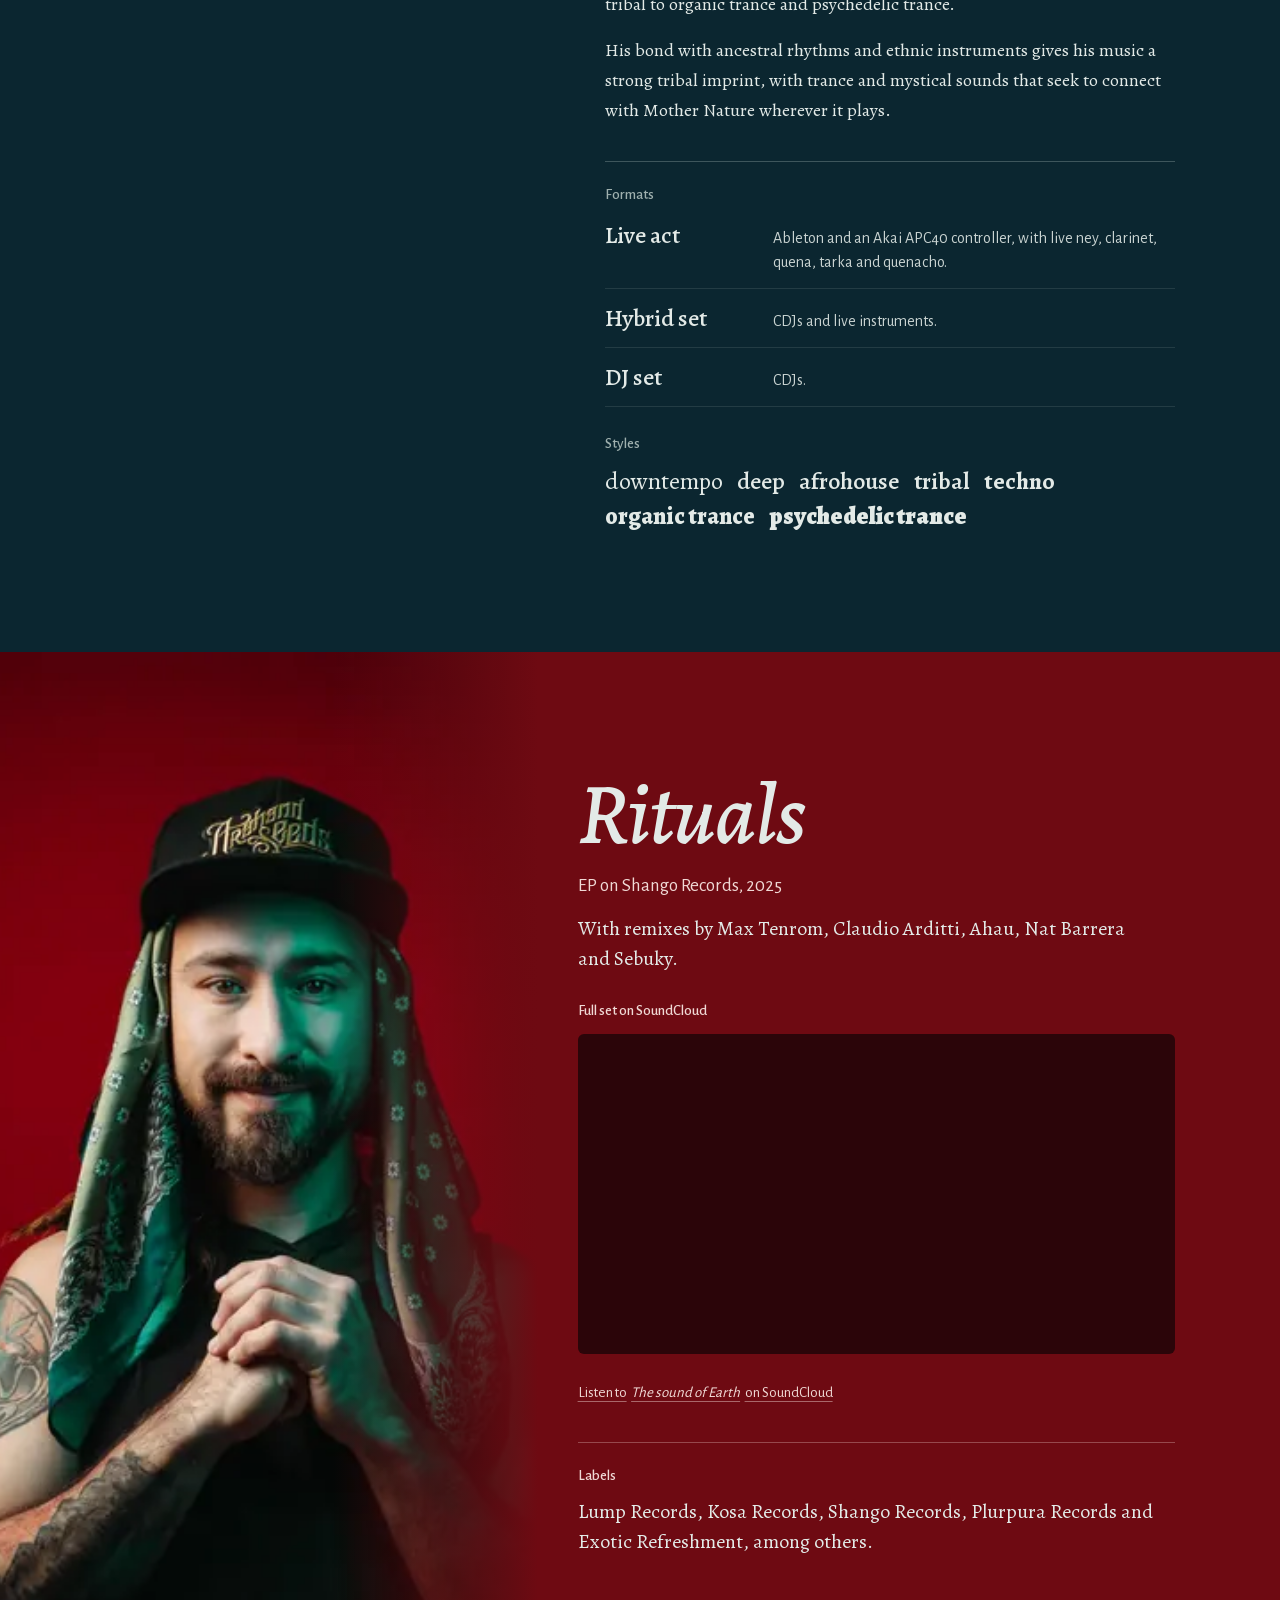
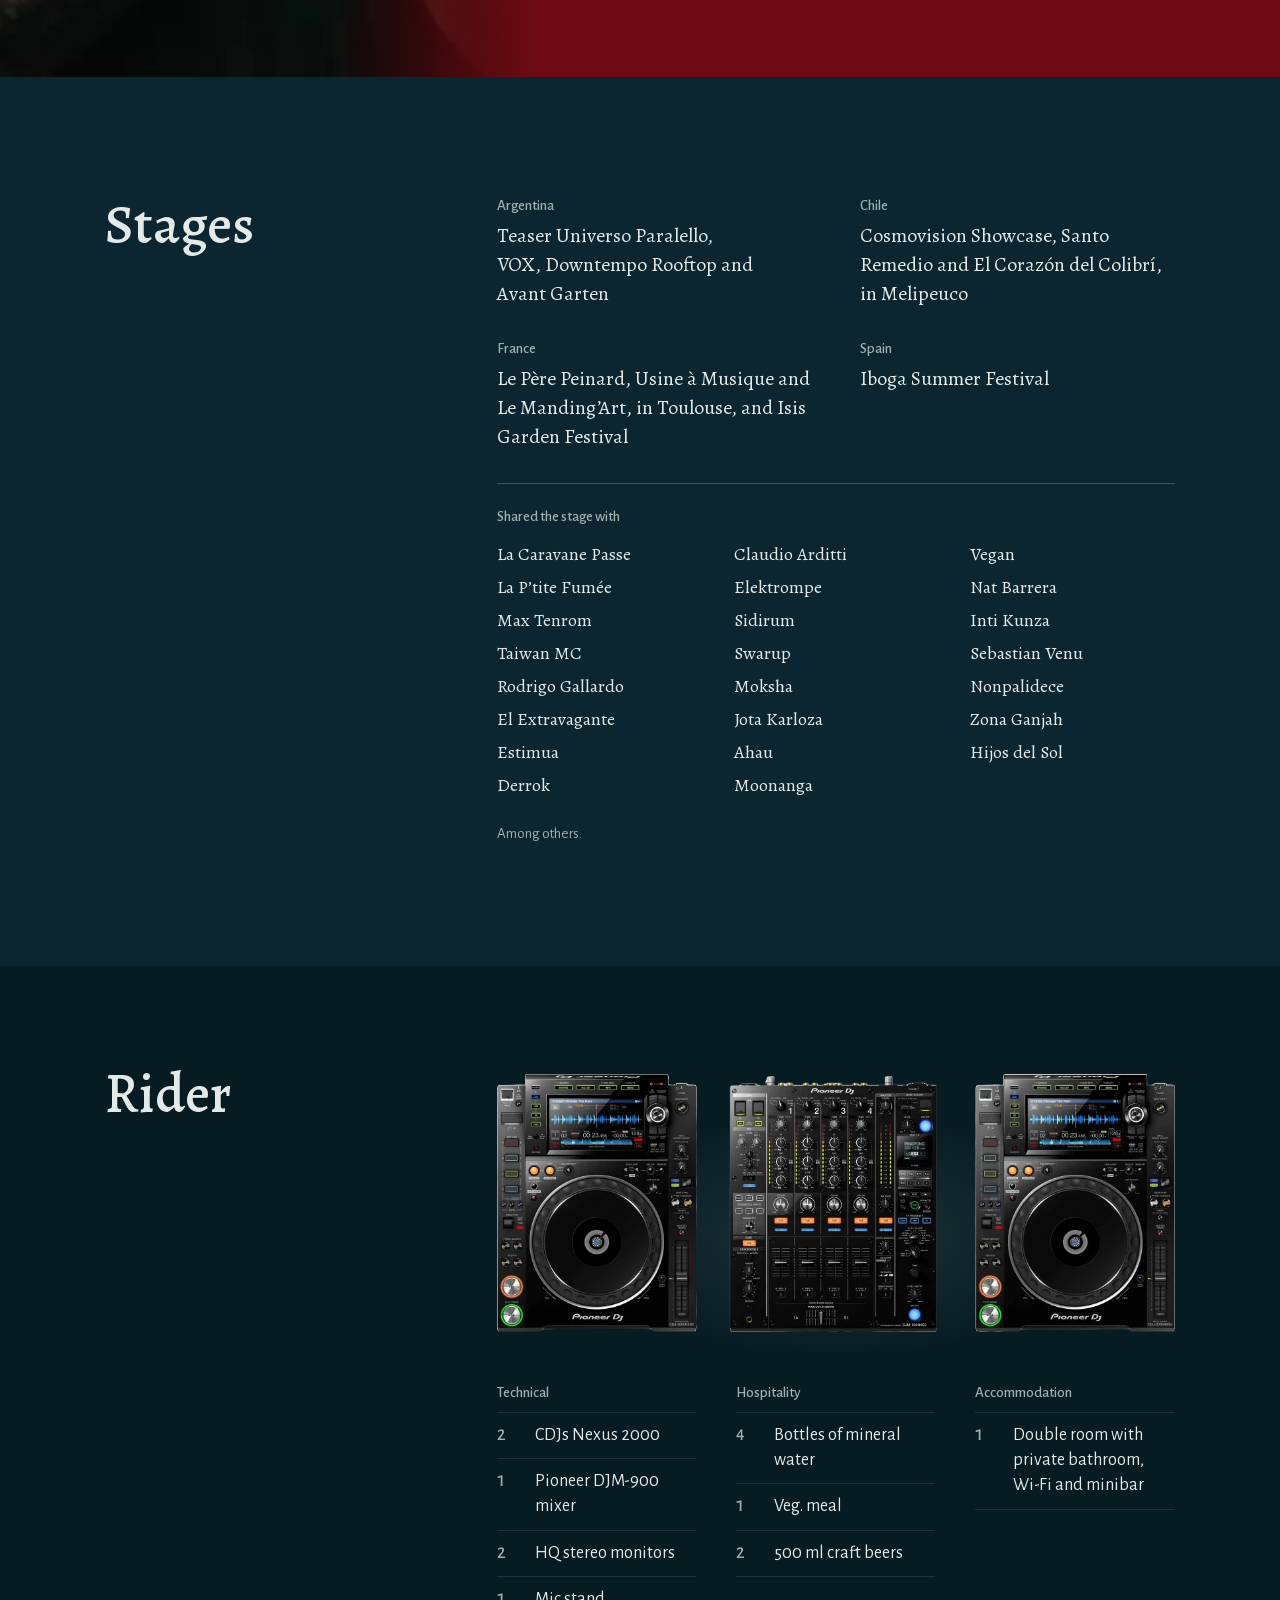
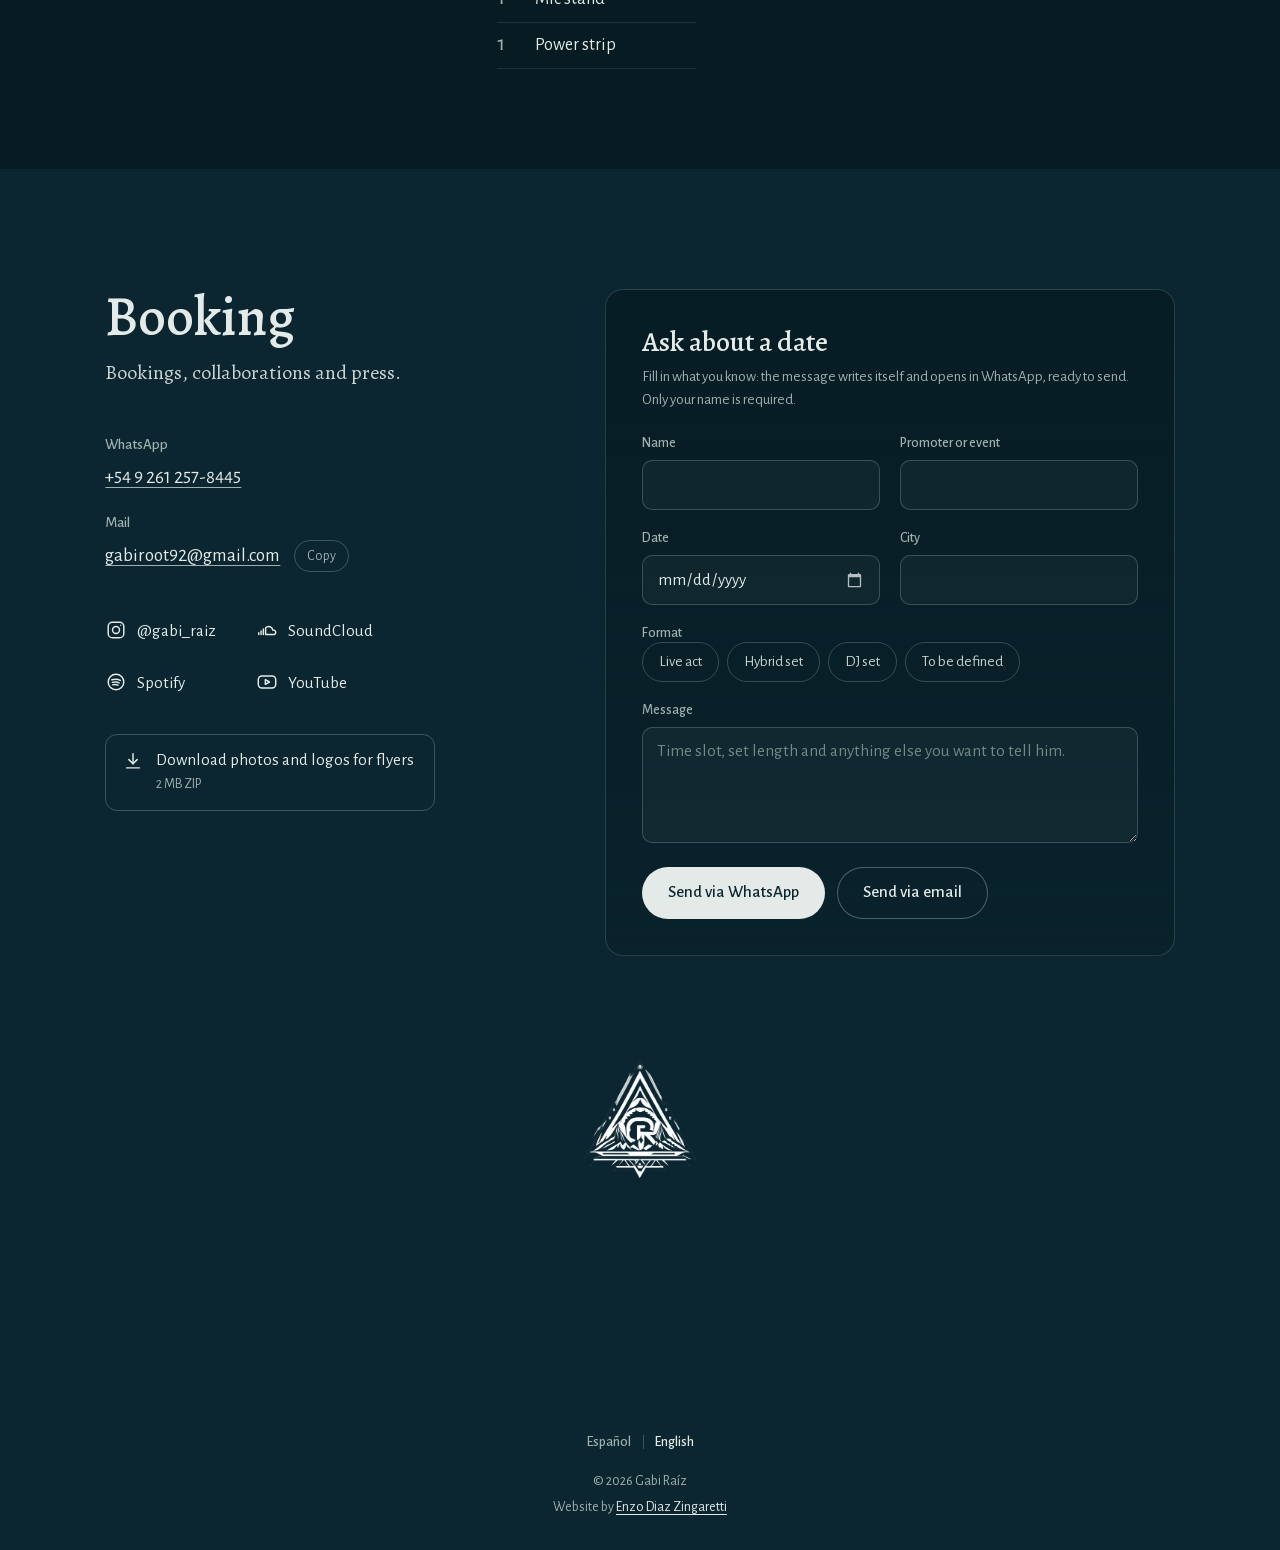
==== commit db65e65b: "fix: sin corrector ortográfico en nombre, productora y ciudad del formulario" ====
--- a/index.html
+++ b/index.html
@@ -4,8 +4,8 @@
   <meta charset="UTF-8" />
   <meta name="viewport" content="width=device-width, initial-scale=1" />
   <title>Gabi Raíz — Press kit | DJ y productor de Mendoza</title>
-  <meta name="description" content="Press kit de Gabi Raíz, DJ y productor de Mendoza, Argentina. De downtempo a psychedelic trance, en DJ set o en vivo con quena, ney y clarinete. Bio, música, escenarios, rider y booking." />
-  <meta name="keywords" content="Gabi Raíz, Gabi Raiz, DJ Mendoza, productor, downtempo, afrohouse, tribal, organic trance, psychedelic trance, quena, ney, clarinete, Rituals EP, Shango Records, press kit, booking" />
+  <meta name="description" content="Press kit de Gabi Raíz, DJ y productor de Mendoza, Argentina. De downtempo a psychedelic trance, del DJ set al live act con instrumentos de viento en vivo." />
+  <meta name="keywords" content="Gabi Raíz, Gabi Raiz, DJ Mendoza, productor, downtempo, afrohouse, tribal, organic trance, psychedelic trance, live act, hybrid set, ney, clarinete, quena, tarka, quenacho, Rituals EP, Shango Records, press kit, booking" />
   <meta name="author" content="Gabi Raíz" />
   <meta name="robots" content="index, follow" />
   <meta name="theme-color" content="#0B2630" />
@@ -21,7 +21,7 @@
   <meta property="og:type" content="website" />
   <meta property="og:url" content="https://presskit-gabiraiz.vercel.app/" />
   <meta property="og:title" content="Gabi Raíz — Press kit" />
-  <meta property="og:description" content="DJ y productor de Mendoza, Argentina. De downtempo a psychedelic trance, en DJ set o en vivo con quena, ney y clarinete." />
+  <meta property="og:description" content="DJ y productor de Mendoza, Argentina. De downtempo a psychedelic trance, del DJ set al live act con instrumentos de viento en vivo." />
   <meta property="og:image" content="https://presskit-gabiraiz.vercel.app/og.jpg" />
   <meta property="og:image:width" content="1200" />
   <meta property="og:image:height" content="630" />
@@ -48,7 +48,7 @@
     "@context": "https://schema.org",
     "@type": "MusicGroup",
     "name": "Gabi Raíz",
-    "description": "DJ y productor de Mendoza, Argentina. De downtempo a psychedelic trance, en DJ set o en vivo con quena, ney y clarinete.",
+    "description": "DJ y productor de Mendoza, Argentina. De downtempo a psychedelic trance, del DJ set al live act con instrumentos de viento en vivo.",
     "url": "https://presskit-gabiraiz.vercel.app/",
     "image": "https://presskit-gabiraiz.vercel.app/og.jpg",
     "logo": "https://presskit-gabiraiz.vercel.app/icon-512.png",
@@ -364,12 +364,12 @@
           <div class="form__grid">
             <div class="field">
               <label class="field__label" for="f-name" data-i18n="form.name">Nombre</label>
-              <input class="field__input" id="f-name" name="nombre" type="text" autocomplete="name" required aria-required="true" aria-describedby="f-name-error" />
+              <input class="field__input" id="f-name" name="nombre" type="text" autocomplete="name" spellcheck="false" required aria-required="true" aria-describedby="f-name-error" />
               <p class="field__error" id="f-name-error" data-i18n="form.nameError" hidden>Escribí tu nombre para que Gabi sepa quién le escribe.</p>
             </div>
             <div class="field">
               <label class="field__label" for="f-org" data-i18n="form.org">Productora o evento</label>
-              <input class="field__input" id="f-org" name="productora" type="text" autocomplete="organization" />
+              <input class="field__input" id="f-org" name="productora" type="text" autocomplete="organization" spellcheck="false" />
             </div>
             <div class="field">
               <label class="field__label" for="f-date" data-i18n="form.date">Fecha</label>
@@ -377,7 +377,7 @@
             </div>
             <div class="field">
               <label class="field__label" for="f-city" data-i18n="form.city">Ciudad</label>
-              <input class="field__input" id="f-city" name="ciudad" type="text" autocomplete="address-level2" />
+              <input class="field__input" id="f-city" name="ciudad" type="text" autocomplete="address-level2" spellcheck="false" />
             </div>
             <fieldset class="field field--wide chips">
               <legend class="field__label" data-i18n="form.format">Formato</legend>
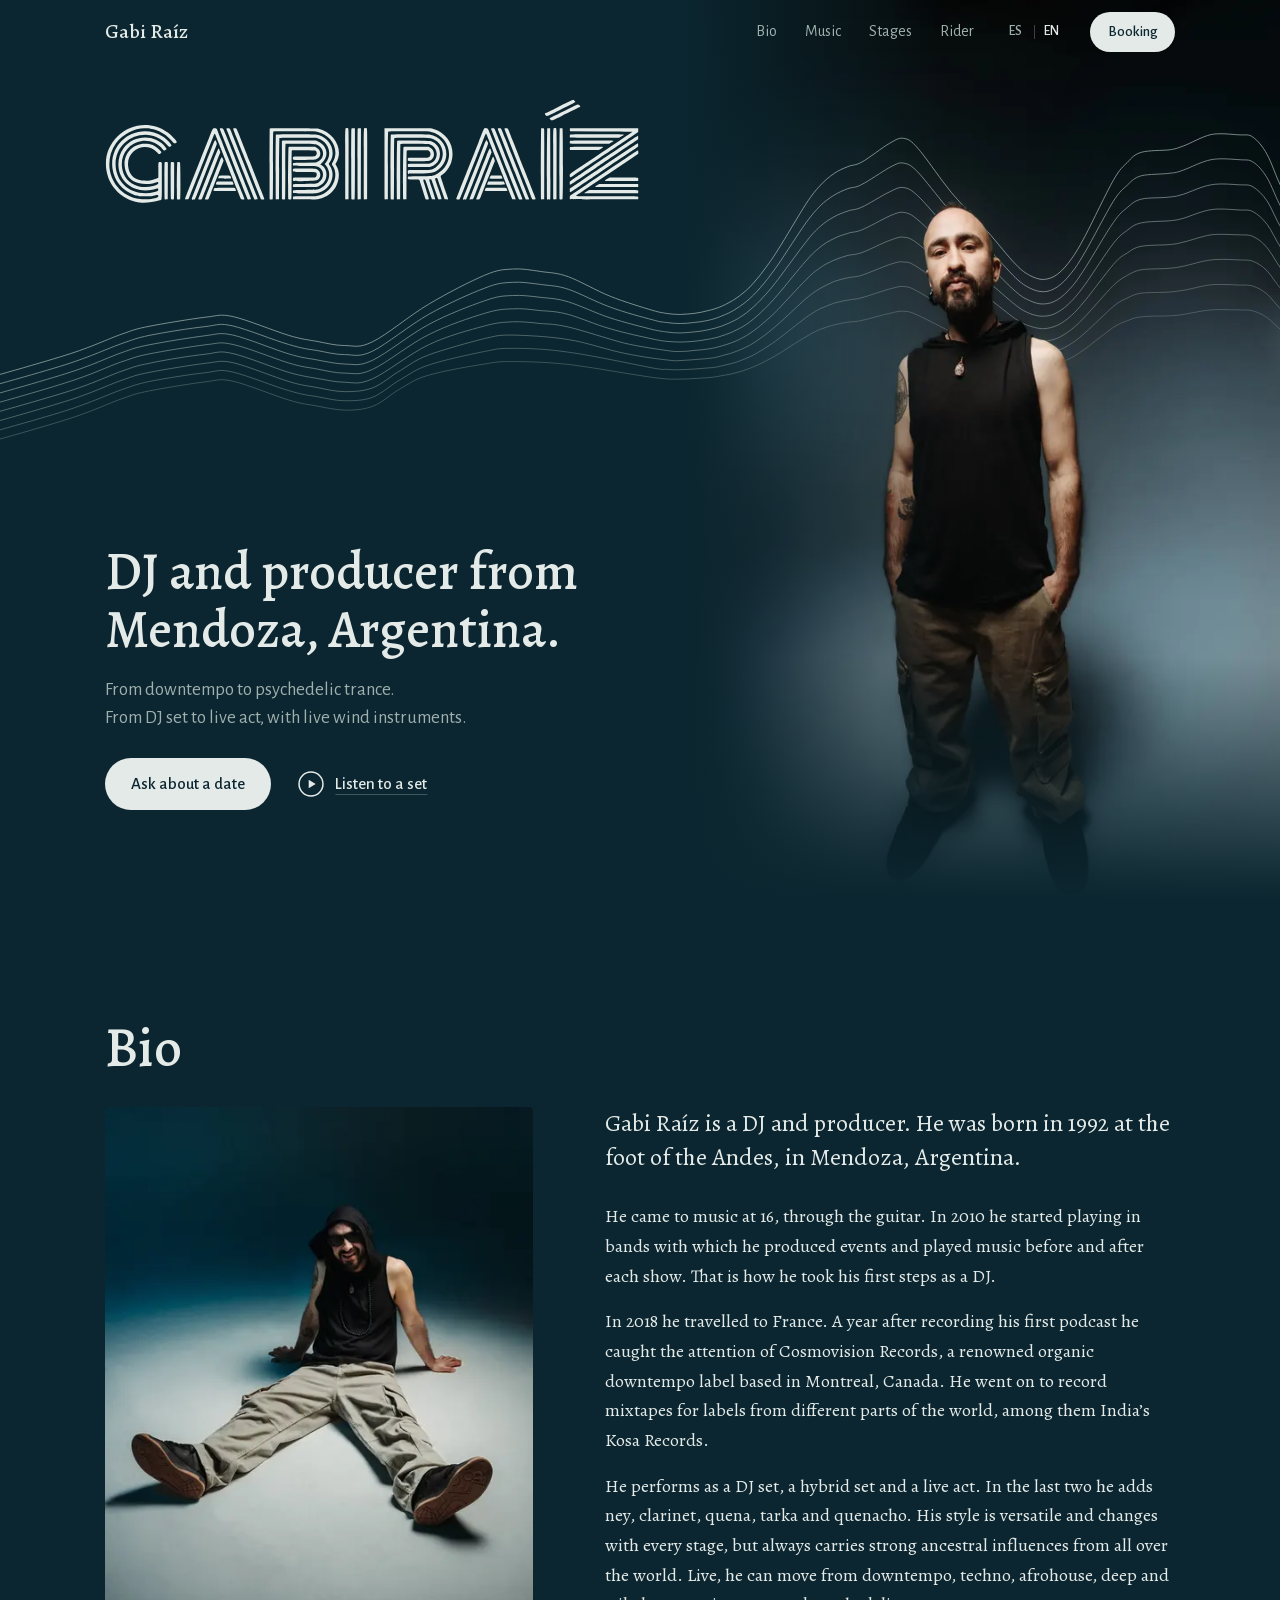
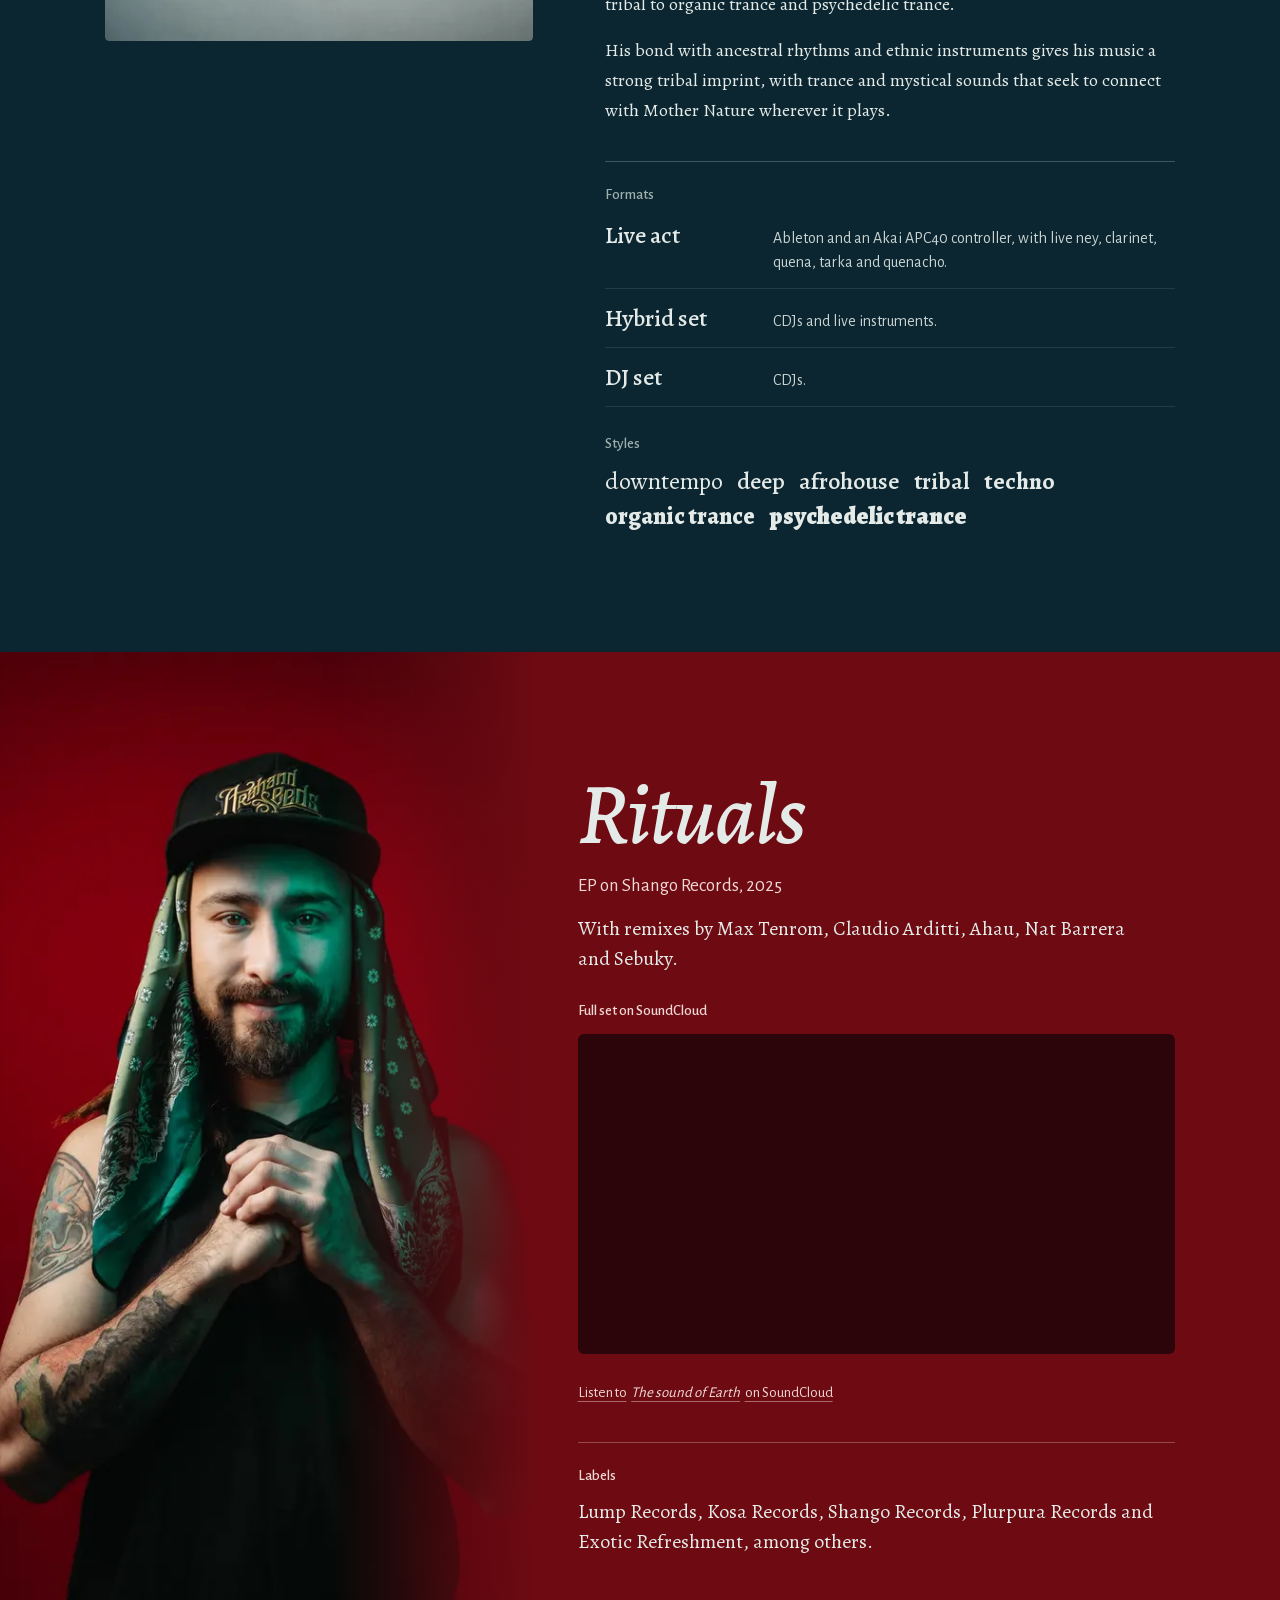
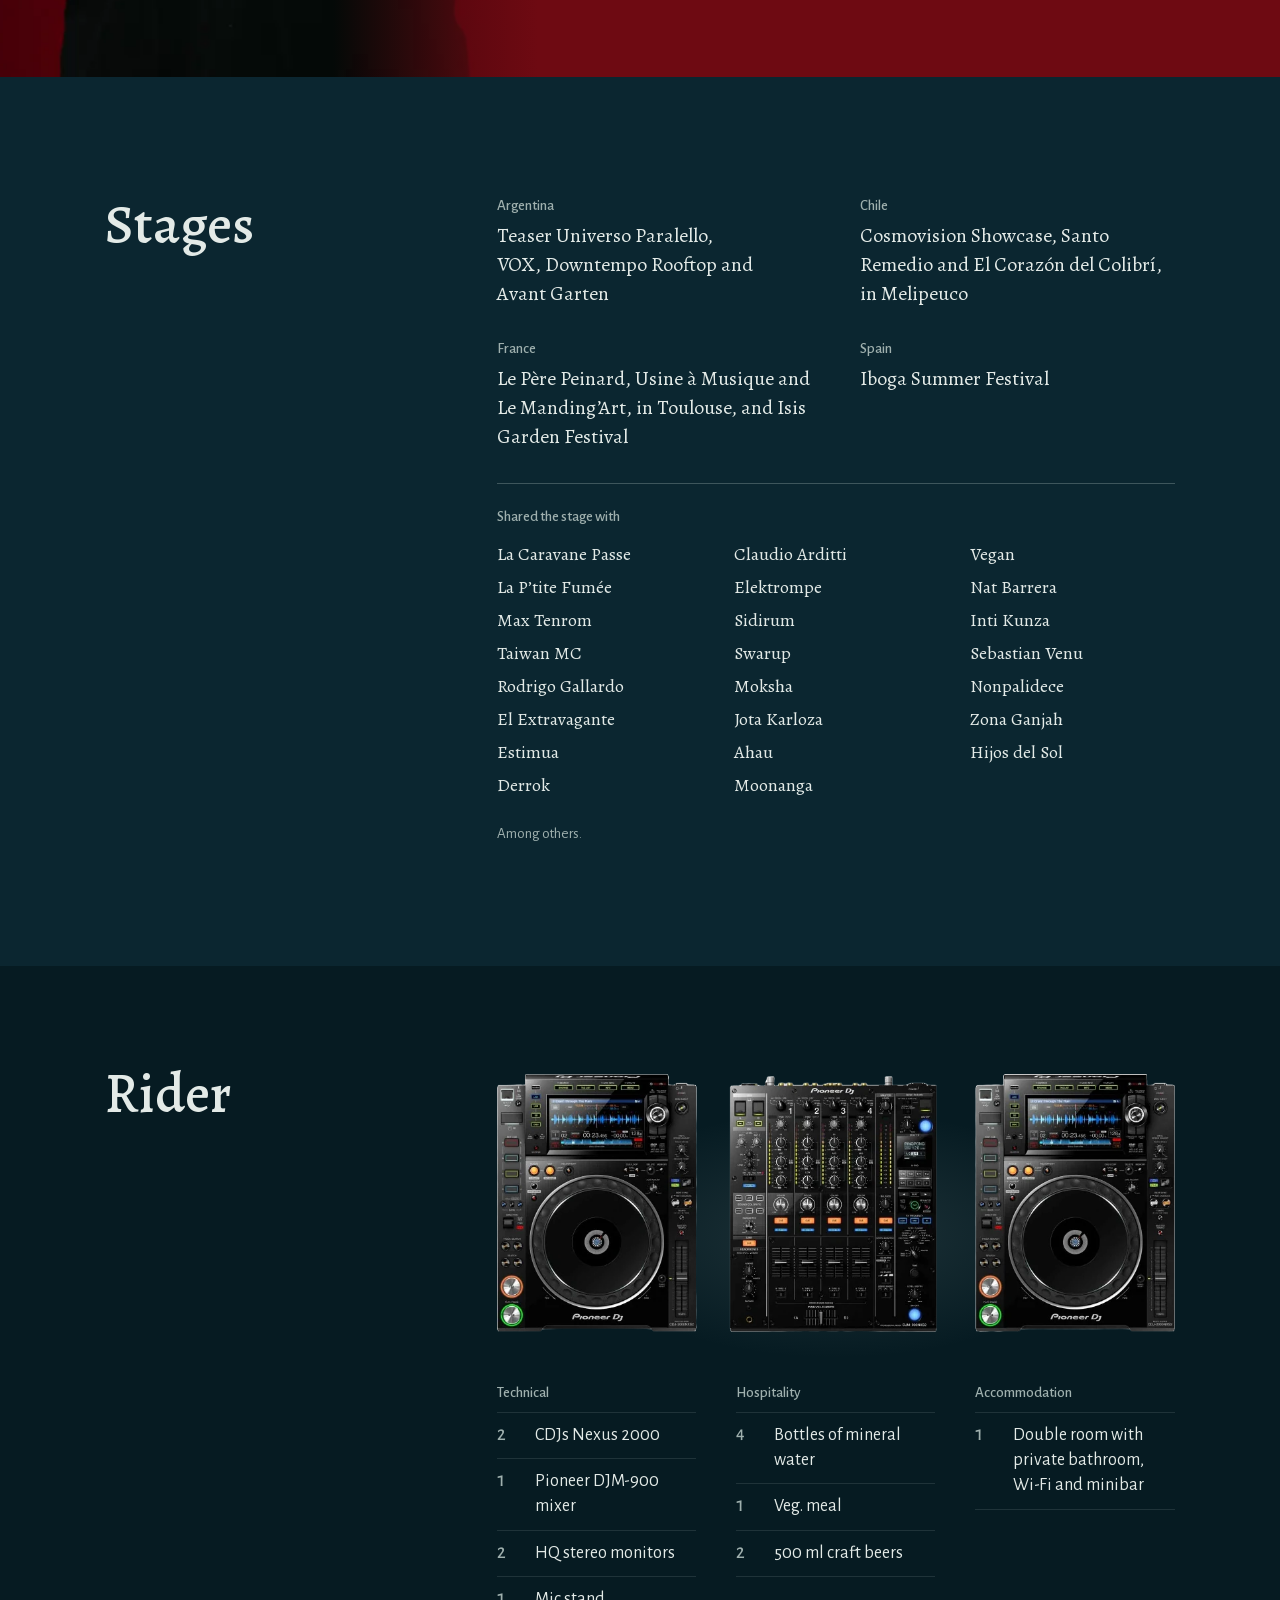
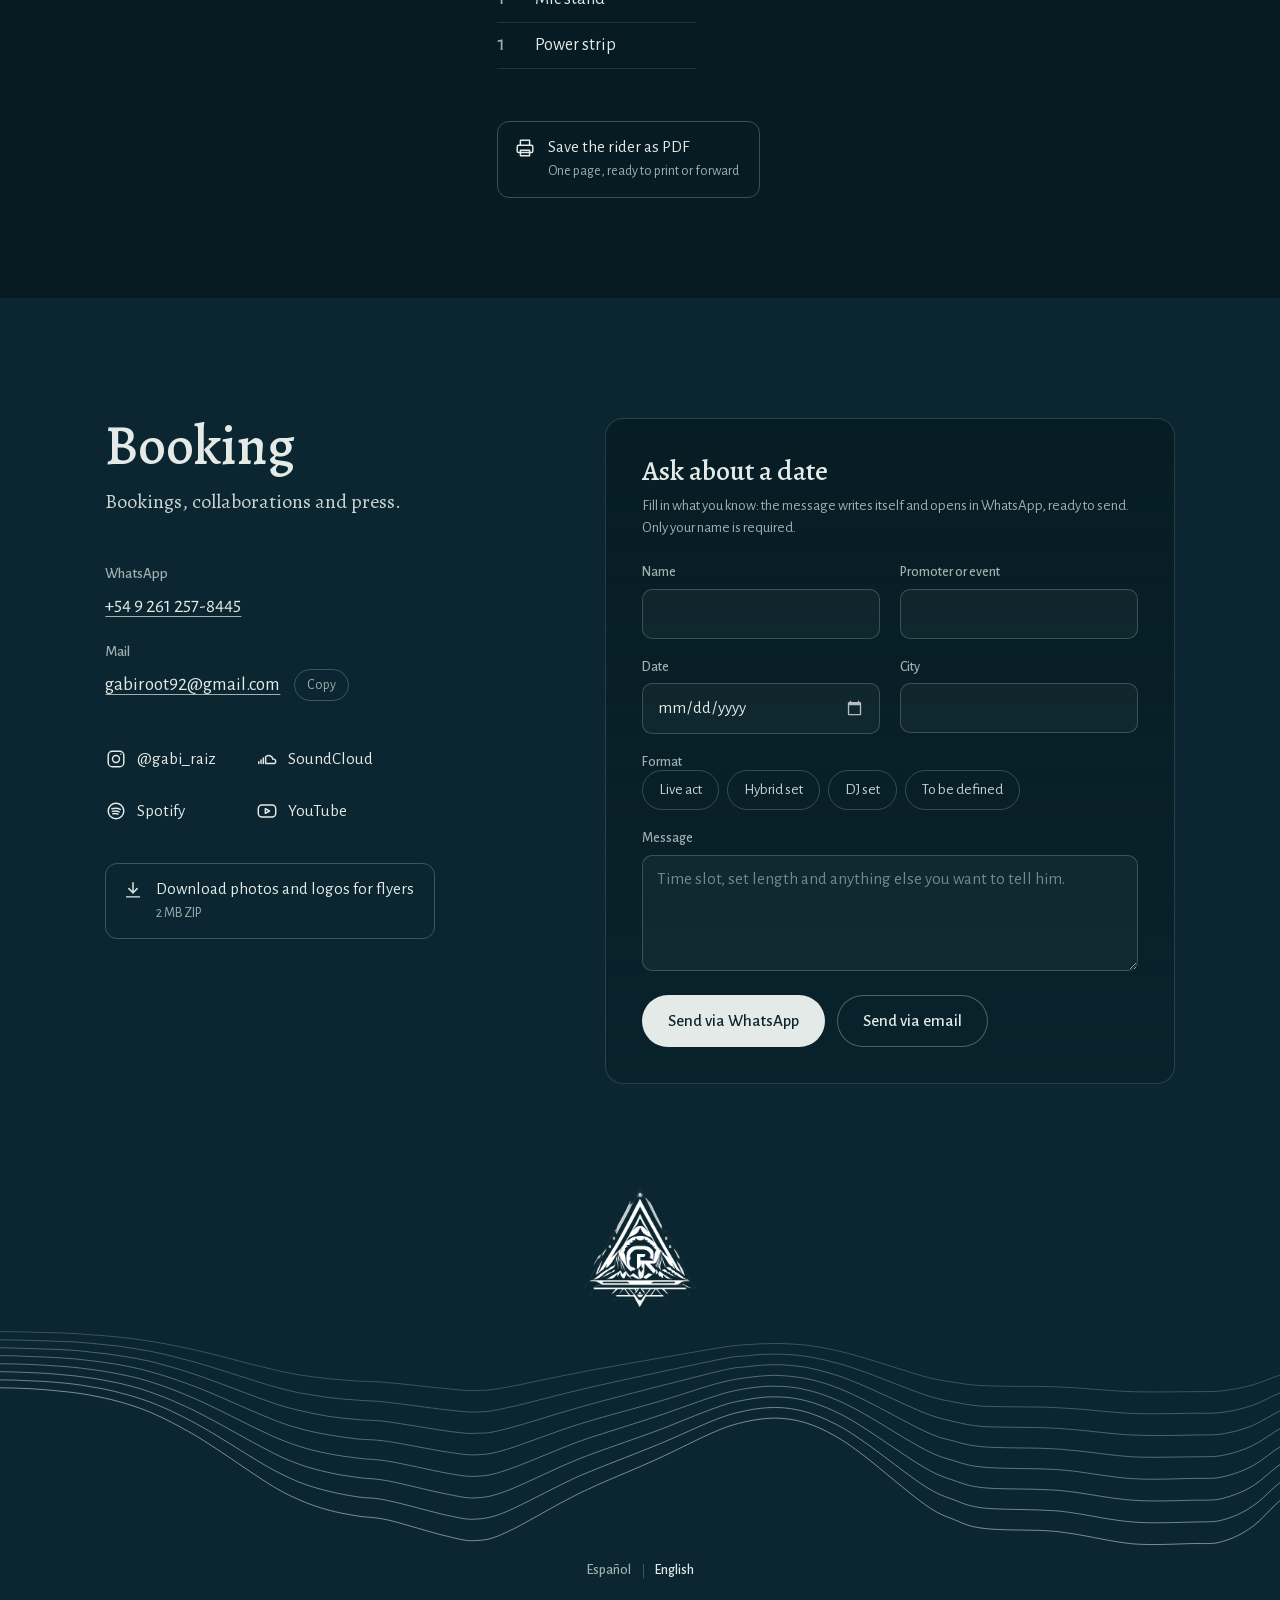
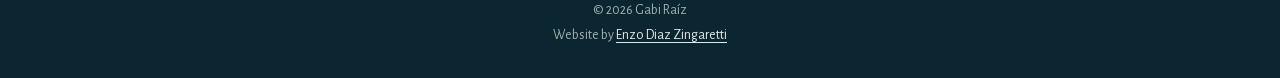
==== commit 51f8a5d8: "fix: la foto de bio y las líneas del final no aparecían; detalles de terminación - La foto de bio y " ====
--- a/index.html
+++ b/index.html
@@ -41,7 +41,7 @@
   <link rel="preload" as="image" href="img/hero-720.webp" imagesrcset="img/hero-480.webp 480w, img/hero-720.webp 720w, img/hero-960.webp 960w, img/hero-1200.webp 1200w, img/hero-1440.webp 1440w" imagesizes="(min-width: 1440px) 720px, (min-width: 720px) 50vw, 100vw" fetchpriority="high" />
 
   <script src="boot.js?v=1"></script>
-  <link rel="stylesheet" href="style.css?v=2" />
+  <link rel="stylesheet" href="style.css?v=3" />
 
   <script type="application/ld+json">
   {
@@ -141,7 +141,7 @@
         <p class="hero__sub"><span data-i18n="hero.sub1">De downtempo a psychedelic trance.</span> <span data-i18n="hero.sub2">Del DJ set al live act, con instrumentos de viento en vivo.</span></p>
         <div class="hero__actions">
           <a class="btn" href="#booking" data-i18n="cta.book">Consultar una fecha</a>
-          <a class="listen" href="#musica">
+          <a class="listen" href="#set">
             <svg viewBox="0 0 24 24" aria-hidden="true" focusable="false"><circle cx="12" cy="12" r="10.25" /><path d="M10 8.4v7.2l6-3.6z" /></svg>
             <span data-i18n="cta.listen">Escuchar un set</span>
           </a>
@@ -154,14 +154,16 @@
       <div class="wrap bio__grid">
         <div class="bio__media">
           <h2 class="title reveal" id="bio-title">Bio</h2>
-          <img class="photo reveal reveal--sweep"
-               src="img/bio-720.webp"
-               srcset="img/bio-480.webp 480w, img/bio-720.webp 720w, img/bio-960.webp 960w, img/bio-1200.webp 1200w"
-               sizes="(min-width: 560px) 480px, calc(100vw - 48px)"
-               width="1200" height="1500"
-               alt="Gabi Raíz sentado en el piso del estudio"
-               data-i18n-attr="alt:bio.alt"
-               loading="lazy" decoding="async" />
+          <div class="photo-wrap reveal reveal--wipe">
+            <img class="photo"
+                 src="img/bio-720.webp"
+                 srcset="img/bio-480.webp 480w, img/bio-720.webp 720w, img/bio-960.webp 960w, img/bio-1200.webp 1200w"
+                 sizes="(min-width: 1440px) 480px, (min-width: 1024px) 34vw, (min-width: 560px) 480px, calc(100vw - 48px)"
+                 width="1200" height="1500"
+                 alt="Gabi Raíz sentado en el piso del estudio"
+                 data-i18n-attr="alt:bio.alt"
+                 loading="lazy" decoding="async" />
+          </div>
         </div>
 
         <div class="bio__text">
@@ -232,7 +234,7 @@
         <p class="rituals__remix reveal" data-i18n="rituals.remix">Con remixes de Max Tenrom, Claudio Arditti, Ahau, Nat Barrera y Sebuky.</p>
 
         <h3 class="label player__label reveal" data-i18n="rituals.setLabel">Set completo en SoundCloud</h3>
-        <div class="player reveal">
+        <div class="player reveal" id="set">
           <iframe class="player__frame"
                   title="The sound of Earth, de Gabi Raíz, en SoundCloud"
                   data-i18n-attr="title:rituals.player"
@@ -344,6 +346,14 @@
             <li><span class="spec__qty">1</span><span data-i18n="rider.room">Habitación doble con baño privado, WiFi y minibar</span></li>
           </ul>
         </div>
+
+        <button type="button" class="download rider__print reveal" data-print="rider" hidden>
+          <svg viewBox="0 0 24 24" aria-hidden="true" focusable="false"><path d="M7 9V3.5h10V9" /><rect x="3.5" y="9" width="17" height="8" rx="1.5" /><path d="M7 14.5h10v6H7z" /></svg>
+          <span class="download__text">
+            <span data-i18n="rider.print">Guardar el rider en PDF</span>
+            <span class="download__meta" data-i18n="rider.printMeta">Una hoja, lista para imprimir o reenviar</span>
+          </span>
+        </button>
       </div>
     </section>
 
@@ -445,9 +455,11 @@
       <img class="booking__emblem reveal" src="img/emblem.webp" width="300" height="317" alt="" loading="lazy" decoding="async" />
 
       <!-- La misma cordillera, dada vuelta: la raíz. -->
-      <svg class="ridge roots reveal reveal--sweep" viewBox="0 380 1717 760" preserveAspectRatio="none" aria-hidden="true" focusable="false">
-        <g class="ridge__lines" transform="matrix(1 0 0 -1 0 1520)"><use href="#ridge-lines" /></g>
-      </svg>
+      <div class="roots-wrap reveal reveal--wipe" aria-hidden="true">
+        <svg class="ridge roots" viewBox="0 380 1717 760" preserveAspectRatio="none" focusable="false">
+          <g class="ridge__lines" transform="matrix(1 0 0 -1 0 1520)"><use href="#ridge-lines" /></g>
+        </svg>
+      </div>
     </section>
 
   </main>
@@ -461,6 +473,6 @@
     <p class="foot__credit"><span data-i18n="foot.credit">Sitio web hecho por</span> <a href="https://portfolio-kexxy.vercel.app" target="_blank" rel="noopener">Enzo Diaz Zingaretti</a></p>
   </footer>
 
-  <script src="script.js?v=2" defer></script>
+  <script src="script.js?v=3" defer></script>
 </body>
 </html>
--- a/style.css
+++ b/style.css
@@ -73,6 +73,8 @@
 
 html {
   scroll-behavior: smooth;
+  scrollbar-color: rgba(159, 176, 174, .4) var(--noche);
+  -webkit-tap-highlight-color: rgba(227, 234, 231, .12);
   scroll-padding-top: calc(var(--bar-h) + 16px);
   -webkit-text-size-adjust: 100%;
   text-size-adjust: 100%;
@@ -188,6 +190,7 @@
 .link:hover { text-decoration-color: currentColor; }
 
 .photo { width: 100%; border-radius: 4px; }
+.photo-wrap { border-radius: 4px; }
 
 .fact { display: flex; flex-direction: column; gap: 12px; }
 .fact--ruled { padding-top: 24px; border-top: 1px solid var(--linea); }
@@ -370,7 +373,10 @@
   text-decoration: none;
 }
 .listen svg { width: 28px; height: 28px; flex-shrink: 0; fill: none; stroke: currentColor; stroke-width: 1.3; }
-.listen svg path { fill: currentColor; stroke: none; }
+.listen svg path { fill: currentColor; stroke: none; transition: fill .25s ease; }
+.listen svg circle { transition: fill .25s ease; }
+.listen:hover svg circle { fill: currentColor; }
+.listen:hover svg path { fill: var(--petroleo); }
 .listen span {
   text-decoration: underline;
   text-decoration-color: var(--linea);
@@ -517,6 +523,7 @@
 .rituals .fact--ruled { border-top-color: rgba(240, 217, 213, .3); margin-top: 12px; }
 .rituals__labels { font-size: 18px; line-height: 1.5; max-width: 34em; }
 .rituals :focus-visible { outline-color: var(--ritual-claro); }
+.rituals ::selection { background: var(--ritual-claro); color: var(--ritual); }
 
 .player__label { margin-top: 12px; }
 .player {
@@ -525,8 +532,18 @@
   border-radius: 6px;
   overflow: hidden;
   background: var(--ritual-hondo);
+  scroll-margin-top: 44px;
 }
 .player__frame { width: 100%; height: 100%; border: 0; }
+/* SoundCloud carga en blanco: el cuadro aparece recién cuando el reproductor está listo */
+.js .player__frame { opacity: 0; transition: opacity .6s ease; }
+.js .player__frame.is-ready { opacity: 1; }
+/* Al llegar desde "Escuchar un set", el reproductor se marca con un pulso suave */
+@keyframes llamado {
+  from { box-shadow: 0 0 0 0 rgba(240, 217, 213, .5); }
+  to { box-shadow: 0 0 0 16px rgba(240, 217, 213, 0); }
+}
+.player:target { animation: llamado 1.3s var(--ease) .6s 2; }
 .player__alt { font-family: var(--sans); font-size: 15px; line-height: 1.4; color: var(--ritual-claro); }
 .player__alt a {
   display: inline-flex; flex-wrap: wrap; column-gap: .3em;
@@ -604,6 +621,7 @@
 }
 .rider__gear img { position: relative; width: 100%; max-width: 760px; margin-inline: auto; }
 .rider__col { display: flex; flex-direction: column; gap: 10px; }
+.rider__print { justify-self: start; margin-top: 4px; }
 .spec {
   display: flex; flex-direction: column;
   font-family: var(--sans);
@@ -626,7 +644,7 @@
 
 @media (min-width: 720px) {
   .rider__grid { grid-template-columns: repeat(3, minmax(0, 1fr)); column-gap: 32px; row-gap: 40px; }
-  .rider__grid .title, .rider__gear { grid-column: 1 / -1; }
+  .rider__grid .title, .rider__gear, .rider__print { grid-column: 1 / -1; }
 }
 @media (min-width: 1024px) {
   .rider { padding-block: 100px; }
@@ -639,6 +657,7 @@
   .rider__grid .title { grid-column: 1; grid-row: 1 / span 2; }
   .rider__gear { grid-column: 2 / -1; grid-row: 1; }
   .rider__col:nth-of-type(1) { grid-column: 2; }
+  .rider__print { grid-column: 2 / -1; }
 }
 
 /* ── Booking ──────────────────────────────────────────────────────────── */
@@ -690,6 +709,19 @@
 .field__input::-webkit-calendar-picker-indicator { opacity: .7; cursor: pointer; }
 .field__input--area { min-height: 116px; resize: vertical; }
 .field__input[aria-invalid="true"] { border-color: var(--error); }
+.field__input:-webkit-autofill,
+.field__input:-webkit-autofill:hover {
+  -webkit-text-fill-color: var(--nieve);
+  caret-color: var(--nieve);
+  -webkit-box-shadow: 0 0 0 100px #10272F inset;
+  box-shadow: 0 0 0 100px #10272F inset;
+  transition: background-color 9999s step-end;
+}
+.field__input:-webkit-autofill:focus {
+  -webkit-text-fill-color: var(--nieve);
+  -webkit-box-shadow: 0 0 0 100px #132E37 inset, 0 0 0 3px rgba(227, 234, 231, .12);
+  box-shadow: 0 0 0 100px #132E37 inset, 0 0 0 3px rgba(227, 234, 231, .12);
+}
 .field__error { font-family: var(--sans); font-size: 14px; line-height: 1.4; color: var(--error); }
 
 .chips__row { display: flex; flex-wrap: wrap; gap: 8px; }
@@ -775,6 +807,7 @@
   transition: border-color .2s ease, background-color .2s ease;
 }
 .download:hover { border-color: var(--neblina); background: rgba(159, 176, 174, .06); }
+button.download { background: none; cursor: pointer; text-align: left; }
 .download svg {
   width: 22px; height: 22px; flex-shrink: 0; margin-top: 1px;
   fill: none; stroke: currentColor;
@@ -789,10 +822,10 @@
   margin: 72px auto 0;
 }
 
+.roots-wrap { margin-top: 8px; }
 .roots {
   width: 100%;
   height: clamp(140px, 18vw, 260px);
-  margin-top: 8px;
 }
 
 @media (min-width: 560px) {
@@ -848,24 +881,42 @@
 /* Sólo se esconde lo que JavaScript va a volver a mostrar (ver boot.js). */
 .js .reveal { opacity: 0; }
 .js .reveal.is-in { opacity: 1; transition: opacity .9s var(--ease); }
-.js .reveal--sweep { opacity: 1; clip-path: inset(0 100% 0 0); }
-.js .reveal--sweep.is-in { clip-path: inset(0 0 0 0); transition: clip-path 1.6s var(--ease); }
-.js .roots.is-in { transition-duration: 2.6s; }
+/* Cortina: tapa el elemento con el color del fondo y se corre hacia la derecha.
+   No se recorta el elemento con clip-path: Chrome lo daría por invisible, la foto
+   no cargaría nunca y la entrada no se dispararía. */
+.reveal--wipe { position: relative; overflow: hidden; }
+.js .reveal--wipe { opacity: 1; }
+.js .reveal--wipe::after {
+  content: "";
+  position: absolute; inset: -1px;
+  background: var(--petroleo);
+  transform-origin: 100% 50%;
+  pointer-events: none;
+}
+.js .reveal--wipe.is-in::after { transform: scaleX(0); transition: transform 1.6s var(--ease); }
+.js .roots-wrap.is-in::after { transition-duration: 2.6s; }
 
 @media (prefers-reduced-motion: reduce) {
   html { scroll-behavior: auto; }
   .hero__ridge, .wordmark { animation: none; }
-  .js .reveal, .js .reveal--sweep { opacity: 1; clip-path: none; transition: none; }
+  .js .reveal { opacity: 1; transition: none; }
+  .js .reveal--wipe::after { display: none; }
+  .js .player__frame { transition: none; }
+  .player:target { animation: none; }
+  .listen svg circle, .listen svg path { transition: none; }
   .bar { transition: none; }
 }
 
 /* ── Impresión: rider y contacto legibles en papel ────────────────────── */
 @media print {
-  :root { --petroleo: #fff; --noche: #fff; --ritual: #fff; --nieve: #000; --neblina: #444; --ritual-claro: #444; }
-  body { background: #fff; color: #000; font-size: 12pt; }
-  .bar, .skip, .ridge, .player, .form, .booking__emblem, .lang, .copy, .hero__media::after, .rituals__media::after { display: none !important; }
+  :root { color-scheme: light; --petroleo: #fff; --noche: #fff; --ritual: #fff; --nieve: #000; --neblina: #444; --ritual-claro: #444; }
+  html, body { background: #fff; }
+  body { color: #000; font-size: 12pt; }
+  .hero__actions { display: none; }
+  .bar, .skip, .ridge, .roots-wrap, .player, .form, .booking__emblem, .lang, .copy, .rider__print, .hero__media::after, .rituals__media::after { display: none !important; }
   .hero__ridge, .wordmark { animation: none; }
-  .js .reveal, .js .reveal--sweep { opacity: 1; clip-path: none; }
+  .js .reveal { opacity: 1; }
+  .js .reveal--wipe::after { display: none; }
   .wordmark { fill: #000; }
   .hero { height: auto; }
   .hero__media, .rituals__media { display: none; }
@@ -876,3 +927,34 @@
   .btn { display: none; }
   a { text-decoration: none; }
 }
+@page { margin: 14mm 16mm; }
+
+/* Botón "Guardar el rider en PDF": se imprime sólo el rider, con el logo y los datos de contacto */
+@media print {
+  .print-rider { --linea: #bbb; --linea-suave: #d6d6d6; --bruma: #222; }
+  .print-rider .hero__sub,
+  .print-rider #bio,
+  .print-rider #musica,
+  .print-rider #escenarios,
+  .print-rider .booking__head,
+  .print-rider .booking__info > :not(.channels),
+  .print-rider .foot { display: none !important; }
+  .print-rider .hero__brand { max-width: 64mm; margin: 0 0 3mm; }
+  .print-rider .hero__text { margin: 0 0 9mm; }
+  .print-rider .hero__lead { font-size: 13pt; font-weight: 400; }
+  .print-rider .section { padding: 0; }
+  .print-rider .wrap { padding: 0; max-width: none; }
+  .print-rider .rider__grid { grid-template-columns: repeat(3, minmax(0, 1fr)); column-gap: 8mm; row-gap: 6mm; }
+  .print-rider .rider__grid .title,
+  .print-rider .rider__gear { grid-column: 1 / -1; grid-row: auto; }
+  .print-rider .rider__col { grid-column: auto; }
+  .print-rider .rider__grid .title { font-size: 26pt; }
+  .print-rider .rider__gear { padding: 0; }
+  .print-rider .rider__gear::before { display: none; }
+  .print-rider .rider__gear img { max-width: 110mm; margin: 0; }
+  .print-rider .spec { font-size: 11pt; }
+  .print-rider .booking { margin-top: 10mm; padding-top: 6mm; border-top: 1px solid #bbb; }
+  .print-rider .booking__grid { display: block; }
+  .print-rider .channels { display: flex; gap: 14mm; }
+  .print-rider .channel__value { min-height: 0; font-size: 12pt; }
+}
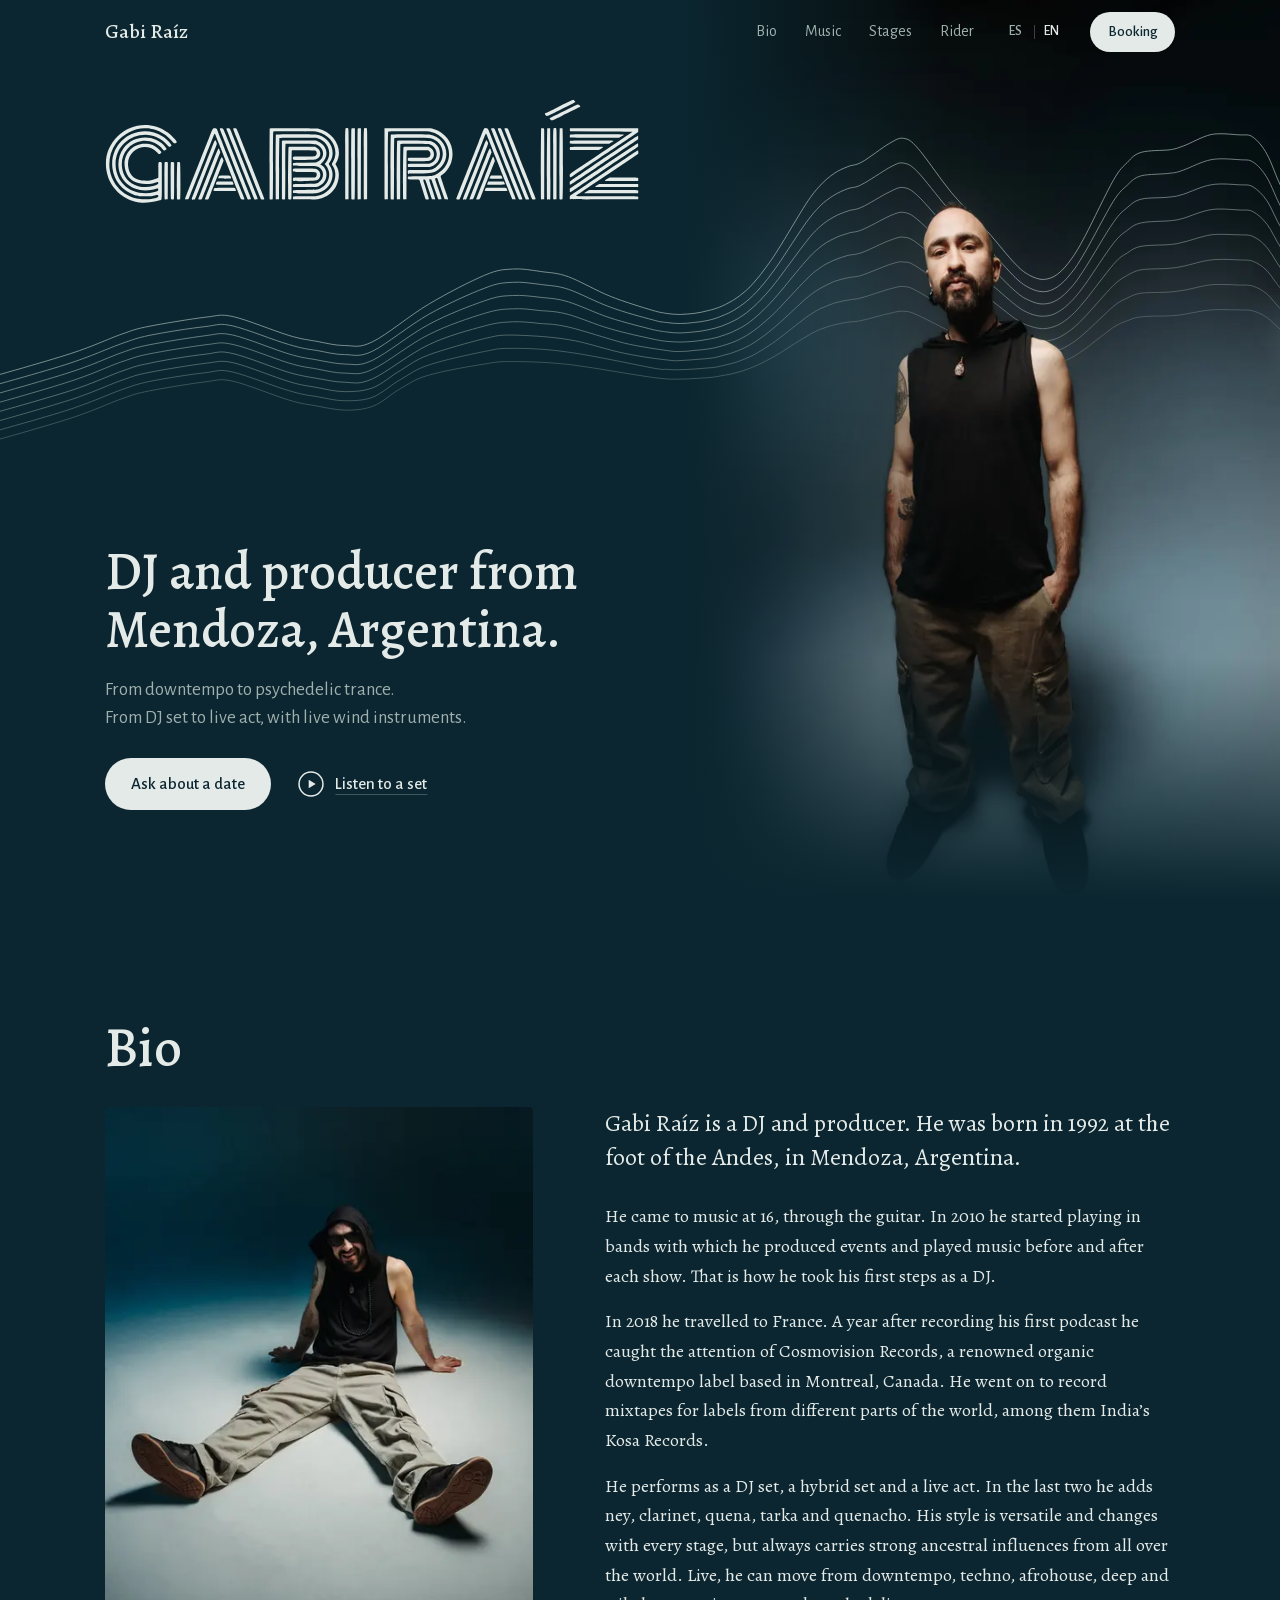
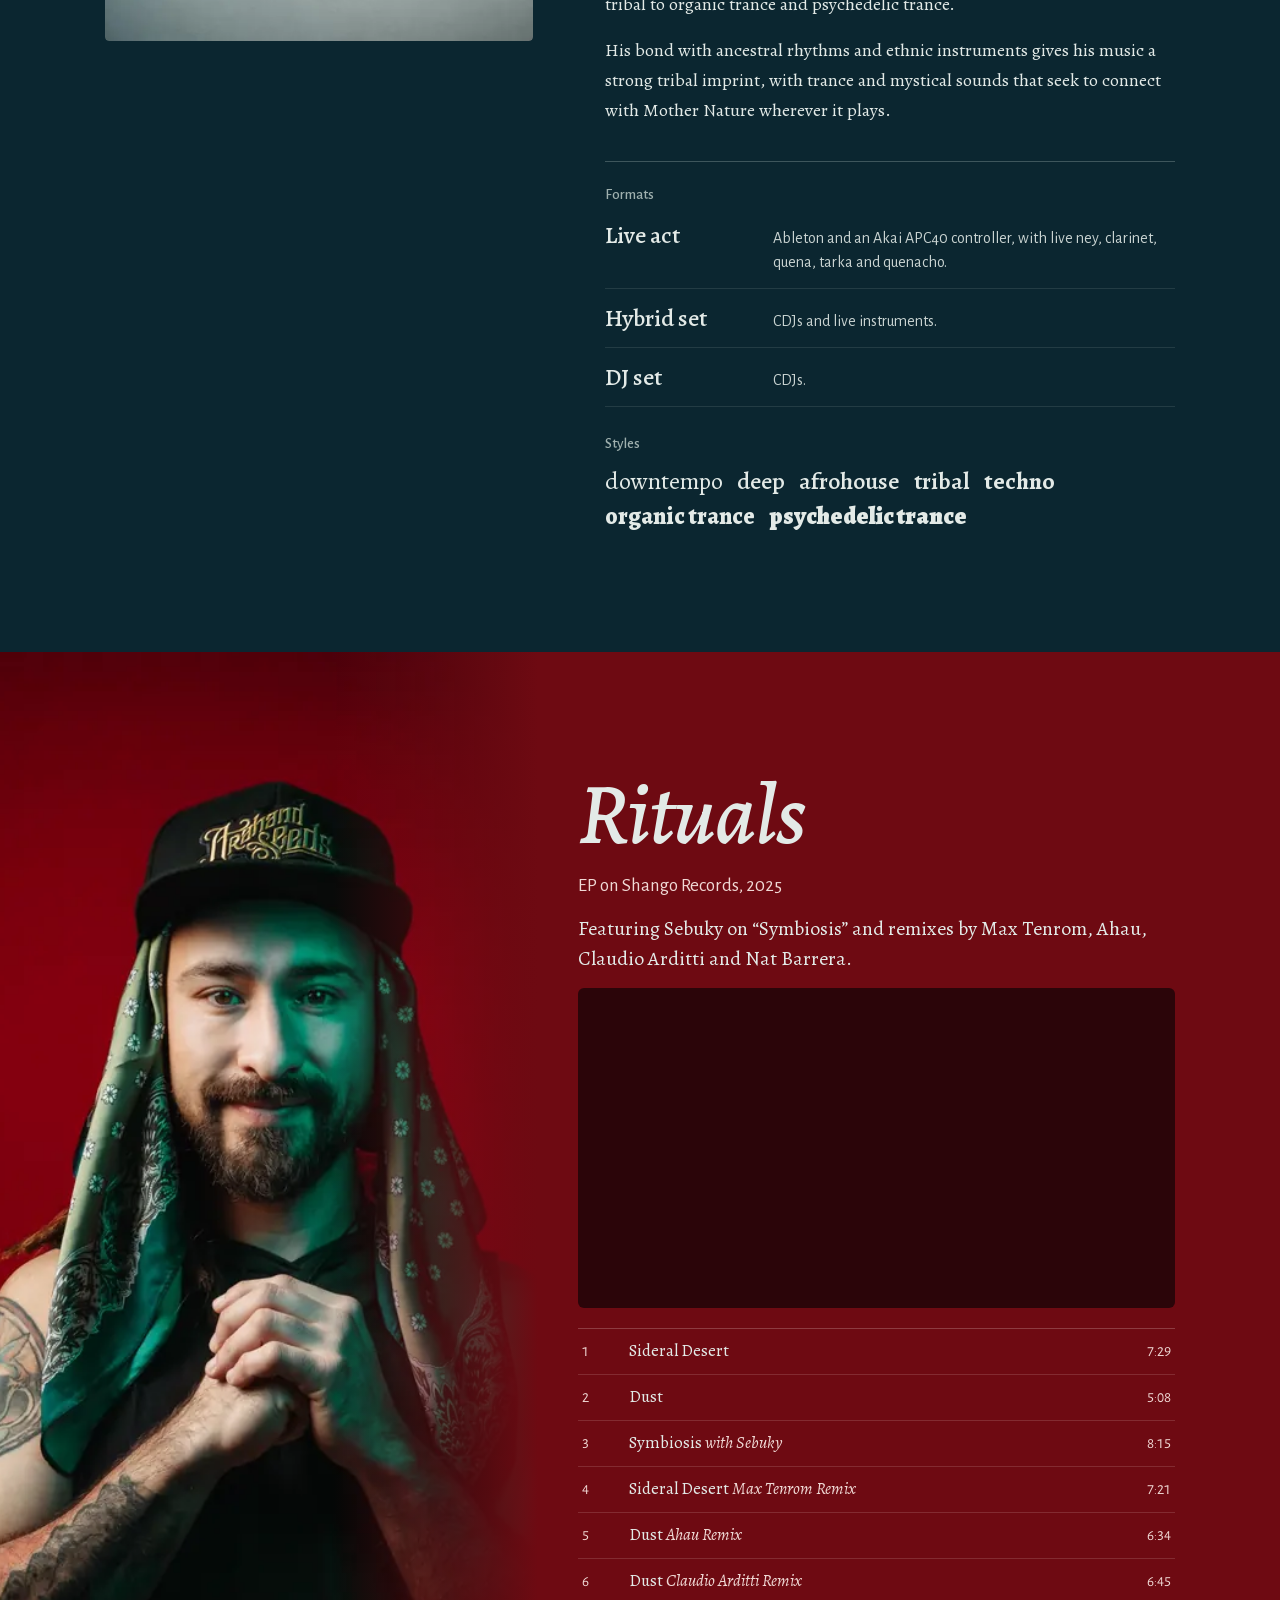
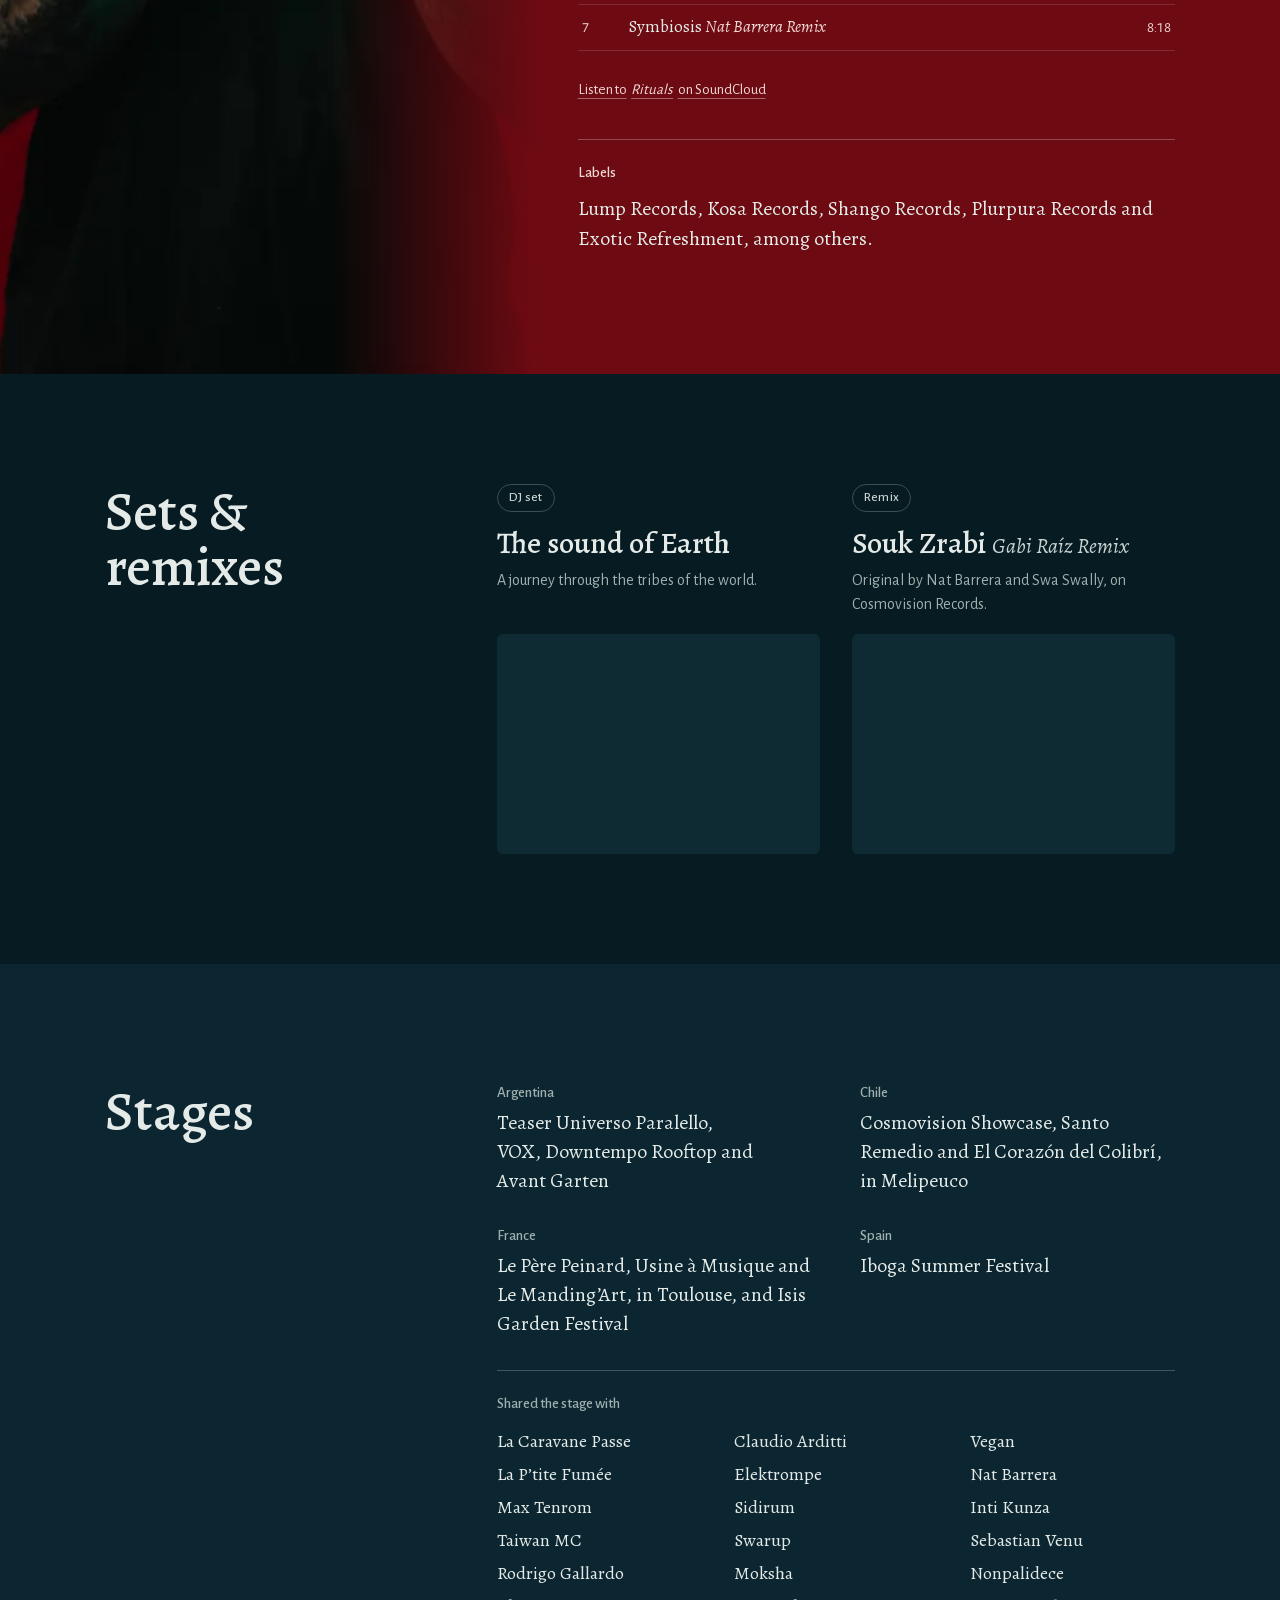
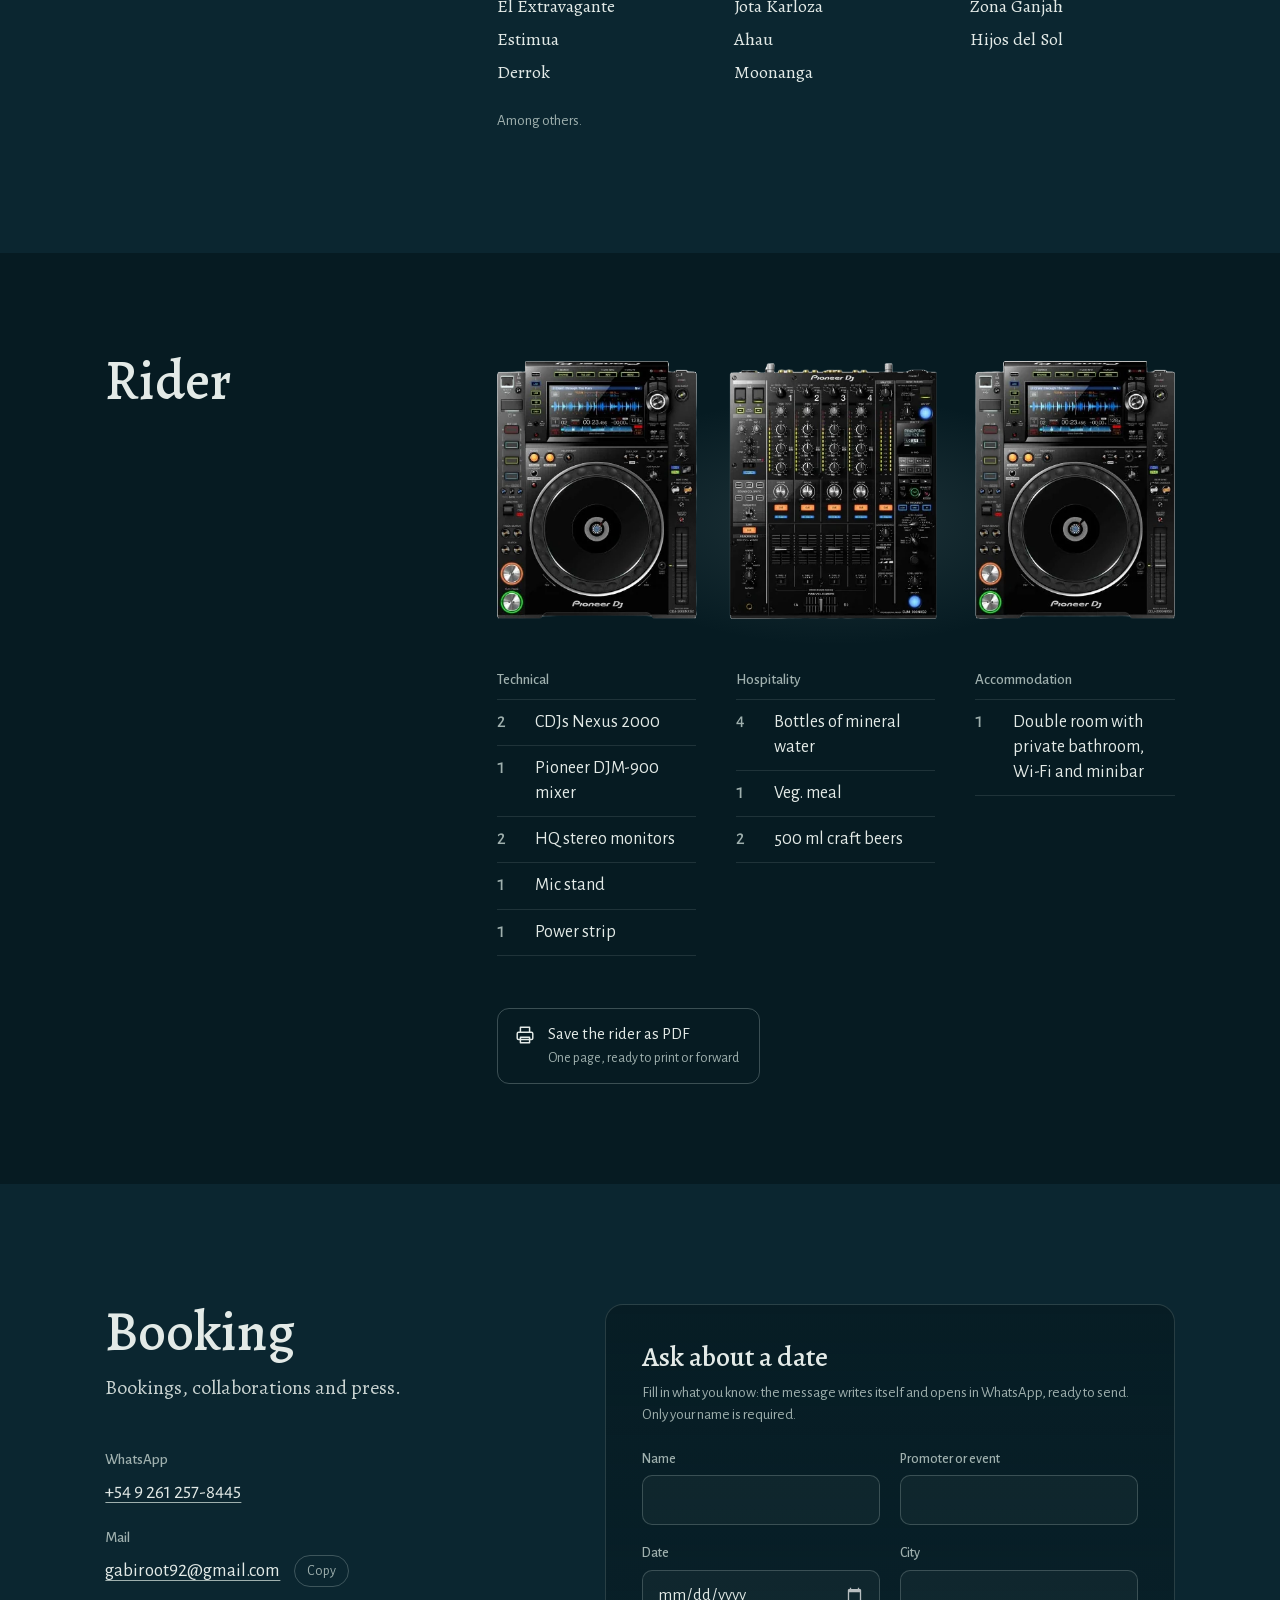
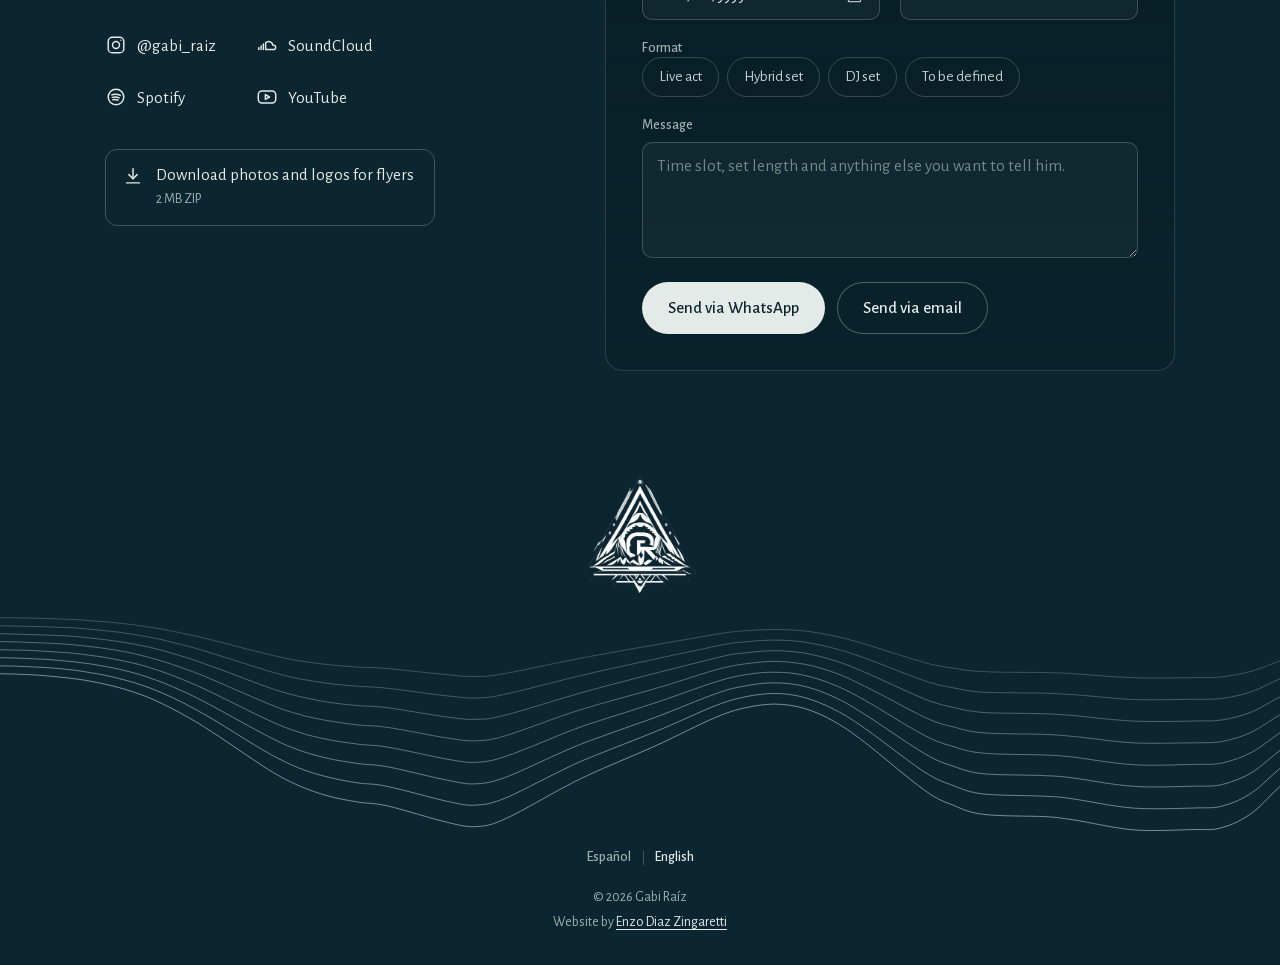
==== commit 8a14983c: "feat: Rituals muestra el EP y suma la sección de sets y remixes - Rituals pasa a mostrar el EP de Sh" ====
--- a/index.html
+++ b/index.html
@@ -41,7 +41,7 @@
   <link rel="preload" as="image" href="img/hero-720.webp" imagesrcset="img/hero-480.webp 480w, img/hero-720.webp 720w, img/hero-960.webp 960w, img/hero-1200.webp 1200w, img/hero-1440.webp 1440w" imagesizes="(min-width: 1440px) 720px, (min-width: 720px) 50vw, 100vw" fetchpriority="high" />
 
   <script src="boot.js?v=1"></script>
-  <link rel="stylesheet" href="style.css?v=3" />
+  <link rel="stylesheet" href="style.css?v=4" />
 
   <script type="application/ld+json">
   {
@@ -61,7 +61,9 @@
       "name": "Rituals",
       "albumReleaseType": "https://schema.org/EPRelease",
       "datePublished": "2025",
-      "recordLabel": { "@type": "Organization", "name": "Shango Records" }
+      "recordLabel": { "@type": "Organization", "name": "Shango Records" },
+      "numTracks": 7,
+      "url": "https://soundcloud.com/shango-records/sets/shng277-gabi-raiz-rituals-ep"
     },
     "sameAs": [
       "https://www.instagram.com/gabi_raiz",
@@ -231,23 +233,67 @@
       <div class="rituals__body">
         <h2 class="rituals__title reveal" id="rituals-title" lang="en">Rituals</h2>
         <p class="rituals__meta reveal" data-i18n="rituals.meta">EP en Shango Records, 2025</p>
-        <p class="rituals__remix reveal" data-i18n="rituals.remix">Con remixes de Max Tenrom, Claudio Arditti, Ahau, Nat Barrera y Sebuky.</p>
-
-        <h3 class="label player__label reveal" data-i18n="rituals.setLabel">Set completo en SoundCloud</h3>
-        <div class="player reveal" id="set">
+        <p class="rituals__remix reveal" data-i18n="rituals.remix">Con Sebuky en «Symbiosis» y remixes de Max Tenrom, Ahau, Claudio Arditti y Nat Barrera.</p>
+
+        <div class="player reveal" id="ep">
           <iframe class="player__frame"
-                  title="The sound of Earth, de Gabi Raíz, en SoundCloud"
+                  title="Rituals EP, de Gabi Raíz, en SoundCloud"
                   data-i18n-attr="title:rituals.player"
-                  src="https://w.soundcloud.com/player/?url=https%3A//api.soundcloud.com/tracks/soundcloud%253Atracks%253A2402849133&amp;color=%23e3eae7&amp;auto_play=false&amp;hide_related=true&amp;show_comments=false&amp;show_user=true&amp;show_reposts=false&amp;show_teaser=false&amp;visual=true"
+                  src="https://w.soundcloud.com/player/?url=https%3A//api.soundcloud.com/tracks/2039372324&amp;color=%23e3eae7&amp;auto_play=false&amp;hide_related=true&amp;show_comments=false&amp;show_user=true&amp;show_reposts=false&amp;show_teaser=false&amp;visual=true"
                   loading="lazy" allow="autoplay; encrypted-media" referrerpolicy="strict-origin-when-cross-origin"></iframe>
         </div>
+
+        <ol class="tracks reveal" role="list" aria-label="Temas del EP" data-i18n-attr="aria-label:rituals.tracks">
+            <li><a class="track" href="https://soundcloud.com/shango-records/gabi-raiz-sideral-desert" target="_blank" rel="noopener" data-sc="2039372324"><span class="track__n" aria-hidden="true">1</span><span class="track__name" lang="en">Sideral Desert</span><time class="track__time" datetime="PT7M29S">7:29</time></a></li>
+            <li><a class="track" href="https://soundcloud.com/shango-records/gabi-raiz-dust" target="_blank" rel="noopener" data-sc="2039367252"><span class="track__n" aria-hidden="true">2</span><span class="track__name" lang="en">Dust</span><time class="track__time" datetime="PT5M8S">5:08</time></a></li>
+            <li><a class="track" href="https://soundcloud.com/shango-records/gabi-raiz-sebuky-symbiosis" target="_blank" rel="noopener" data-sc="2039361096"><span class="track__n" aria-hidden="true">3</span><span class="track__name"><span lang="en">Symbiosis</span> <span class="track__credit"><span data-i18n="rituals.with">con</span> Sebuky</span></span><time class="track__time" datetime="PT8M15S">8:15</time></a></li>
+            <li><a class="track" href="https://soundcloud.com/shango-records/gabi-raiz-sideral-desert-max-tenrom-remix" target="_blank" rel="noopener" data-sc="2039355865"><span class="track__n" aria-hidden="true">4</span><span class="track__name" lang="en">Sideral Desert <span class="track__credit">Max Tenrom Remix</span></span><time class="track__time" datetime="PT7M21S">7:21</time></a></li>
+            <li><a class="track" href="https://soundcloud.com/shango-records/gabi-raiz-dust-ahau-remix" target="_blank" rel="noopener" data-sc="2039351692"><span class="track__n" aria-hidden="true">5</span><span class="track__name" lang="en">Dust <span class="track__credit">Ahau Remix</span></span><time class="track__time" datetime="PT6M34S">6:34</time></a></li>
+            <li><a class="track" href="https://soundcloud.com/shango-records/gabi-raiz-dust-claudio-arditti-remix" target="_blank" rel="noopener" data-sc="2039347581"><span class="track__n" aria-hidden="true">6</span><span class="track__name" lang="en">Dust <span class="track__credit">Claudio Arditti Remix</span></span><time class="track__time" datetime="PT6M45S">6:45</time></a></li>
+            <li><a class="track" href="https://soundcloud.com/shango-records/gabi-raiz-sebuky-symbiosis-nat-barrera-remix" target="_blank" rel="noopener" data-sc="2039336224"><span class="track__n" aria-hidden="true">7</span><span class="track__name" lang="en">Symbiosis <span class="track__credit">Nat Barrera Remix</span></span><time class="track__time" datetime="PT8M18S">8:18</time></a></li>
+        </ol>
         <p class="player__alt reveal">
-          <a href="https://soundcloud.com/gabi-raiz/the-sound-of-earth" target="_blank" rel="noopener"><span data-i18n="rituals.listen">Escuchar</span> <cite lang="en">The sound of Earth</cite> <span data-i18n="rituals.on">en SoundCloud</span></a>
+          <a href="https://soundcloud.com/shango-records/sets/shng277-gabi-raiz-rituals-ep" target="_blank" rel="noopener"><span data-i18n="rituals.listen">Escuchar</span> <cite lang="en">Rituals</cite> <span data-i18n="rituals.on">en SoundCloud</span></a>
         </p>
 
         <div class="fact fact--ruled reveal">
           <h3 class="label" data-i18n="rituals.labels">Sellos</h3>
           <p class="rituals__labels" data-i18n="rituals.labelsList">Lump Records, Kosa Records, Shango Records, Plurpura Records y Exotic Refreshment, entre otros.</p>
+        </div>
+      </div>
+    </section>
+
+    <!-- ══ SETS Y REMIXES ══ -->
+    <section class="section mixes" id="sets" aria-labelledby="sets-title">
+      <div class="wrap mixes__grid">
+        <h2 class="title reveal" id="sets-title" data-i18n="sets.title">Sets y remixes</h2>
+
+        <div class="mixes__list">
+          <article class="mix reveal" id="set">
+            <p class="label mix__type" lang="en">DJ set</p>
+            <h3 class="mix__title" lang="en">The sound of Earth</h3>
+            <p class="mix__meta" data-i18n="sets.earth">Un viaje por las tribus del mundo.</p>
+            <div class="mix__player">
+              <iframe class="player__frame"
+                      title="The sound of Earth, de Gabi Raíz, en SoundCloud"
+                      data-i18n-attr="title:sets.earthPlayer"
+                      src="https://w.soundcloud.com/player/?url=https%3A//api.soundcloud.com/tracks/2402849133&amp;color=%23e3eae7&amp;auto_play=false&amp;hide_related=true&amp;show_comments=false&amp;show_user=true&amp;show_reposts=false&amp;show_teaser=false&amp;visual=true"
+                      loading="lazy" allow="autoplay; encrypted-media" referrerpolicy="strict-origin-when-cross-origin"></iframe>
+            </div>
+          </article>
+
+          <article class="mix reveal">
+            <p class="label mix__type" lang="en">Remix</p>
+            <h3 class="mix__title" lang="en">Souk Zrabi <span class="mix__credit">Gabi Raíz Remix</span></h3>
+            <p class="mix__meta" data-i18n="sets.souk">Original de Nat Barrera y Swa Swally, en Cosmovision Records.</p>
+            <div class="mix__player">
+              <iframe class="player__frame"
+                      title="Souk Zrabi, remix de Gabi Raíz, en SoundCloud"
+                      data-i18n-attr="title:sets.soukPlayer"
+                      src="https://w.soundcloud.com/player/?url=https%3A//api.soundcloud.com/tracks/2022461269&amp;color=%23e3eae7&amp;auto_play=false&amp;hide_related=true&amp;show_comments=false&amp;show_user=true&amp;show_reposts=false&amp;show_teaser=false&amp;visual=true"
+                      loading="lazy" allow="autoplay; encrypted-media" referrerpolicy="strict-origin-when-cross-origin"></iframe>
+            </div>
+          </article>
         </div>
       </div>
     </section>
@@ -473,6 +519,6 @@
     <p class="foot__credit"><span data-i18n="foot.credit">Sitio web hecho por</span> <a href="https://portfolio-kexxy.vercel.app" target="_blank" rel="noopener">Enzo Diaz Zingaretti</a></p>
   </footer>
 
-  <script src="script.js?v=3" defer></script>
+  <script src="script.js?v=4" defer></script>
 </body>
 </html>
--- a/style.css
+++ b/style.css
@@ -525,25 +525,85 @@
 .rituals :focus-visible { outline-color: var(--ritual-claro); }
 .rituals ::selection { background: var(--ritual-claro); color: var(--ritual); }
 
-.player__label { margin-top: 12px; }
 .player {
   margin-top: -2px;
   height: 300px;
   border-radius: 6px;
   overflow: hidden;
   background: var(--ritual-hondo);
-  scroll-margin-top: 44px;
 }
 .player__frame { width: 100%; height: 100%; border: 0; }
 /* SoundCloud carga en blanco: el cuadro aparece recién cuando el reproductor está listo */
 .js .player__frame { opacity: 0; transition: opacity .6s ease; }
 .js .player__frame.is-ready { opacity: 1; }
-/* Al llegar desde "Escuchar un set", el reproductor se marca con un pulso suave */
-@keyframes llamado {
-  from { box-shadow: 0 0 0 0 rgba(240, 217, 213, .5); }
-  to { box-shadow: 0 0 0 16px rgba(240, 217, 213, 0); }
-}
-.player:target { animation: llamado 1.3s var(--ease) .6s 2; }
+
+/* Temas del EP: se pueden tocar desde acá (script.js le habla al reproductor de SoundCloud) */
+.tracks { margin-top: 4px; border-top: 1px solid rgba(240, 217, 213, .24); }
+.track {
+  display: grid;
+  grid-template-columns: 2.1em minmax(0, 1fr) auto;
+  align-items: baseline;
+  column-gap: 12px;
+  padding: 11px 4px;
+  border-bottom: 1px solid rgba(240, 217, 213, .16);
+  font-size: 17px;
+  line-height: 1.35;
+  text-decoration: none;
+  transition: background-color .2s ease;
+}
+.track:hover { background: rgba(240, 217, 213, .06); }
+.track__n,
+.track__time {
+  font-family: var(--sans);
+  font-size: 15px;
+  color: var(--ritual-claro);
+  font-variant-numeric: lining-nums tabular-nums;
+}
+.track__n { position: relative; }
+.track__credit { font-style: italic; color: var(--ritual-claro); }
+/* Con el reproductor listo, el número se vuelve "play" al pasar por encima */
+.track__n::before {
+  content: "";
+  position: absolute; left: 1px; top: 50%;
+  border-style: solid;
+  border-width: 5.5px 0 5.5px 9px;
+  border-color: transparent transparent transparent var(--nieve);
+  transform: translateY(-50%);
+  opacity: 0;
+}
+.tracks.is-live .track:hover .track__n,
+.tracks.is-live .track:focus-visible .track__n { color: transparent; }
+.tracks.is-live .track:hover .track__n::before,
+.tracks.is-live .track:focus-visible .track__n::before { opacity: 1; }
+.track[aria-current="true"] .track__name { color: #fff; }
+/* El tema que suena: tres barras en lugar del número */
+@keyframes ecualizador {
+  0% { background-size: 3px 30%, 3px 100%, 3px 55%; }
+  50% { background-size: 3px 95%, 3px 40%, 3px 100%; }
+  100% { background-size: 3px 55%, 3px 80%, 3px 25%; }
+}
+.track.is-playing .track__n { color: transparent; }
+.track.is-playing .track__n::before { opacity: 0; }
+.track.is-playing .track__n::after {
+  content: "";
+  position: absolute; left: 1px; top: 50%;
+  width: 13px; height: 12px;
+  margin-top: -7px;
+  background-image: linear-gradient(var(--nieve), var(--nieve)), linear-gradient(var(--nieve), var(--nieve)), linear-gradient(var(--nieve), var(--nieve));
+  background-repeat: no-repeat;
+  background-position: 0 100%, 5px 100%, 10px 100%;
+  background-size: 3px 30%, 3px 100%, 3px 55%;
+  animation: ecualizador .8s ease-in-out infinite alternate;
+}
+/* Sobre el tema que suena, el ícono pasa a "pausa" */
+.tracks.is-live .track.is-playing:hover .track__n::before,
+.tracks.is-live .track.is-playing:focus-visible .track__n::before { opacity: 0; }
+.tracks.is-live .track.is-playing:hover .track__n::after,
+.tracks.is-live .track.is-playing:focus-visible .track__n::after {
+  animation: none;
+  background-position: 1px 100%, 0 0, 8px 100%;
+  background-size: 3.5px 100%, 0 0, 3.5px 100%;
+}
 .player__alt { font-family: var(--sans); font-size: 15px; line-height: 1.4; color: var(--ritual-claro); }
 .player__alt a {
   display: inline-flex; flex-wrap: wrap; column-gap: .3em;
@@ -575,6 +635,52 @@
   .rituals__meta { font-size: 19px; }
   .rituals__remix, .rituals__labels { font-size: 20px; }
   .player { height: 320px; }
+}
+
+/* ── Sets y remixes ───────────────────────────────────────────────────── */
+/* Distinto del EP: fondo noche, reproductores más chicos y el tipo marcado arriba */
+.mixes { background: var(--noche); }
+.mixes__grid { display: grid; gap: 28px; }
+.mixes__list { display: grid; gap: 44px; }
+.mix { display: flex; flex-direction: column; gap: 8px; min-width: 0; scroll-margin-top: 24px; }
+.mix__type {
+  align-self: flex-start;
+  margin-bottom: 6px;
+  padding: 5px 11px;
+  border: 1px solid var(--linea);
+  border-radius: 999px;
+  font-size: 13px;
+  letter-spacing: .02em;
+  color: var(--bruma);
+}
+.mix__title { font-size: 28px; line-height: 1.15; font-weight: 500; }
+.mix__credit { font-size: .72em; font-style: italic; font-weight: 400; color: var(--bruma); white-space: nowrap; }
+.mix__meta { margin-bottom: 10px; font-family: var(--sans); font-size: 16px; line-height: 1.5; color: var(--neblina); max-width: 34em; }
+/* Abajo de todo: si un texto ocupa más líneas, los reproductores quedan igual alineados */
+.mix__player {
+  margin-top: auto;
+  height: 200px;
+  border-radius: 6px;
+  overflow: hidden;
+  background: #0E2B34;
+}
+/* Al llegar desde "Escuchar un set", el reproductor se marca con un pulso suave */
+@keyframes llamado {
+  from { box-shadow: 0 0 0 0 rgba(227, 234, 231, .45); }
+  to { box-shadow: 0 0 0 16px rgba(227, 234, 231, 0); }
+}
+.mix:target .mix__player { animation: llamado 1.3s var(--ease) .6s 2; }
+
+@media (min-width: 720px) {
+  .mixes__list { grid-template-columns: repeat(2, minmax(0, 1fr)); column-gap: 32px; }
+}
+@media (min-width: 1024px) {
+  .mixes { padding-block: 110px; }
+  .mix__title { font-size: 30px; }
+  .mix__player { height: 220px; }
+}
+@media (min-width: 1280px) {
+  .mixes__grid { grid-template-columns: minmax(0, var(--side)) minmax(0, 1fr); gap: var(--split-gap); }
 }
 
 /* ── Escenarios ───────────────────────────────────────────────────────── */
@@ -902,7 +1008,8 @@
   .js .reveal { opacity: 1; transition: none; }
   .js .reveal--wipe::after { display: none; }
   .js .player__frame { transition: none; }
-  .player:target { animation: none; }
+  .mix:target .mix__player { animation: none; }
+  .track.is-playing .track__n::after { animation: none; }
   .listen svg circle, .listen svg path { transition: none; }
   .bar { transition: none; }
 }
@@ -913,7 +1020,7 @@
   html, body { background: #fff; }
   body { color: #000; font-size: 12pt; }
   .hero__actions { display: none; }
-  .bar, .skip, .ridge, .roots-wrap, .player, .form, .booking__emblem, .lang, .copy, .rider__print, .hero__media::after, .rituals__media::after { display: none !important; }
+  .bar, .skip, .ridge, .roots-wrap, .player, .mix__player, .form, .booking__emblem, .lang, .copy, .rider__print, .hero__media::after, .rituals__media::after { display: none !important; }
   .hero__ridge, .wordmark { animation: none; }
   .js .reveal { opacity: 1; }
   .js .reveal--wipe::after { display: none; }
@@ -935,6 +1042,7 @@
   .print-rider .hero__sub,
   .print-rider #bio,
   .print-rider #musica,
+  .print-rider #sets,
   .print-rider #escenarios,
   .print-rider .booking__head,
   .print-rider .booking__info > :not(.channels),
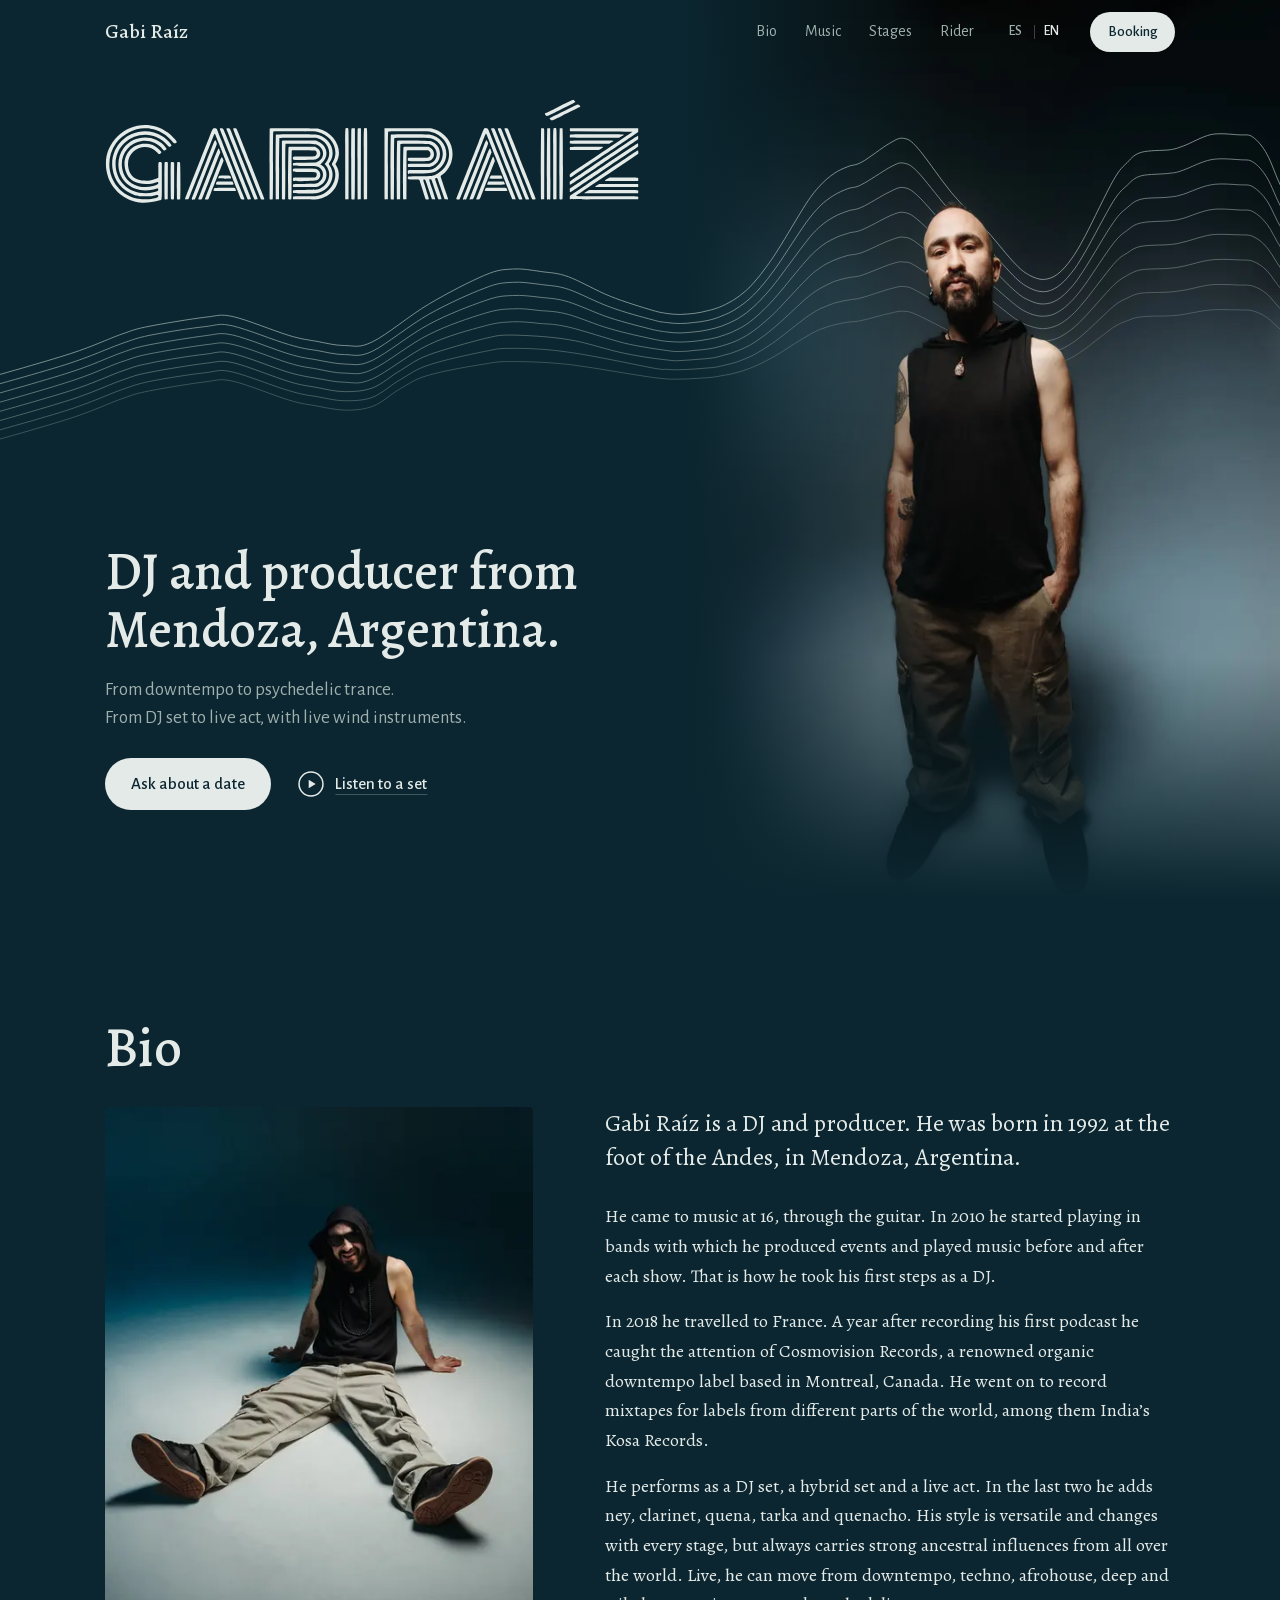
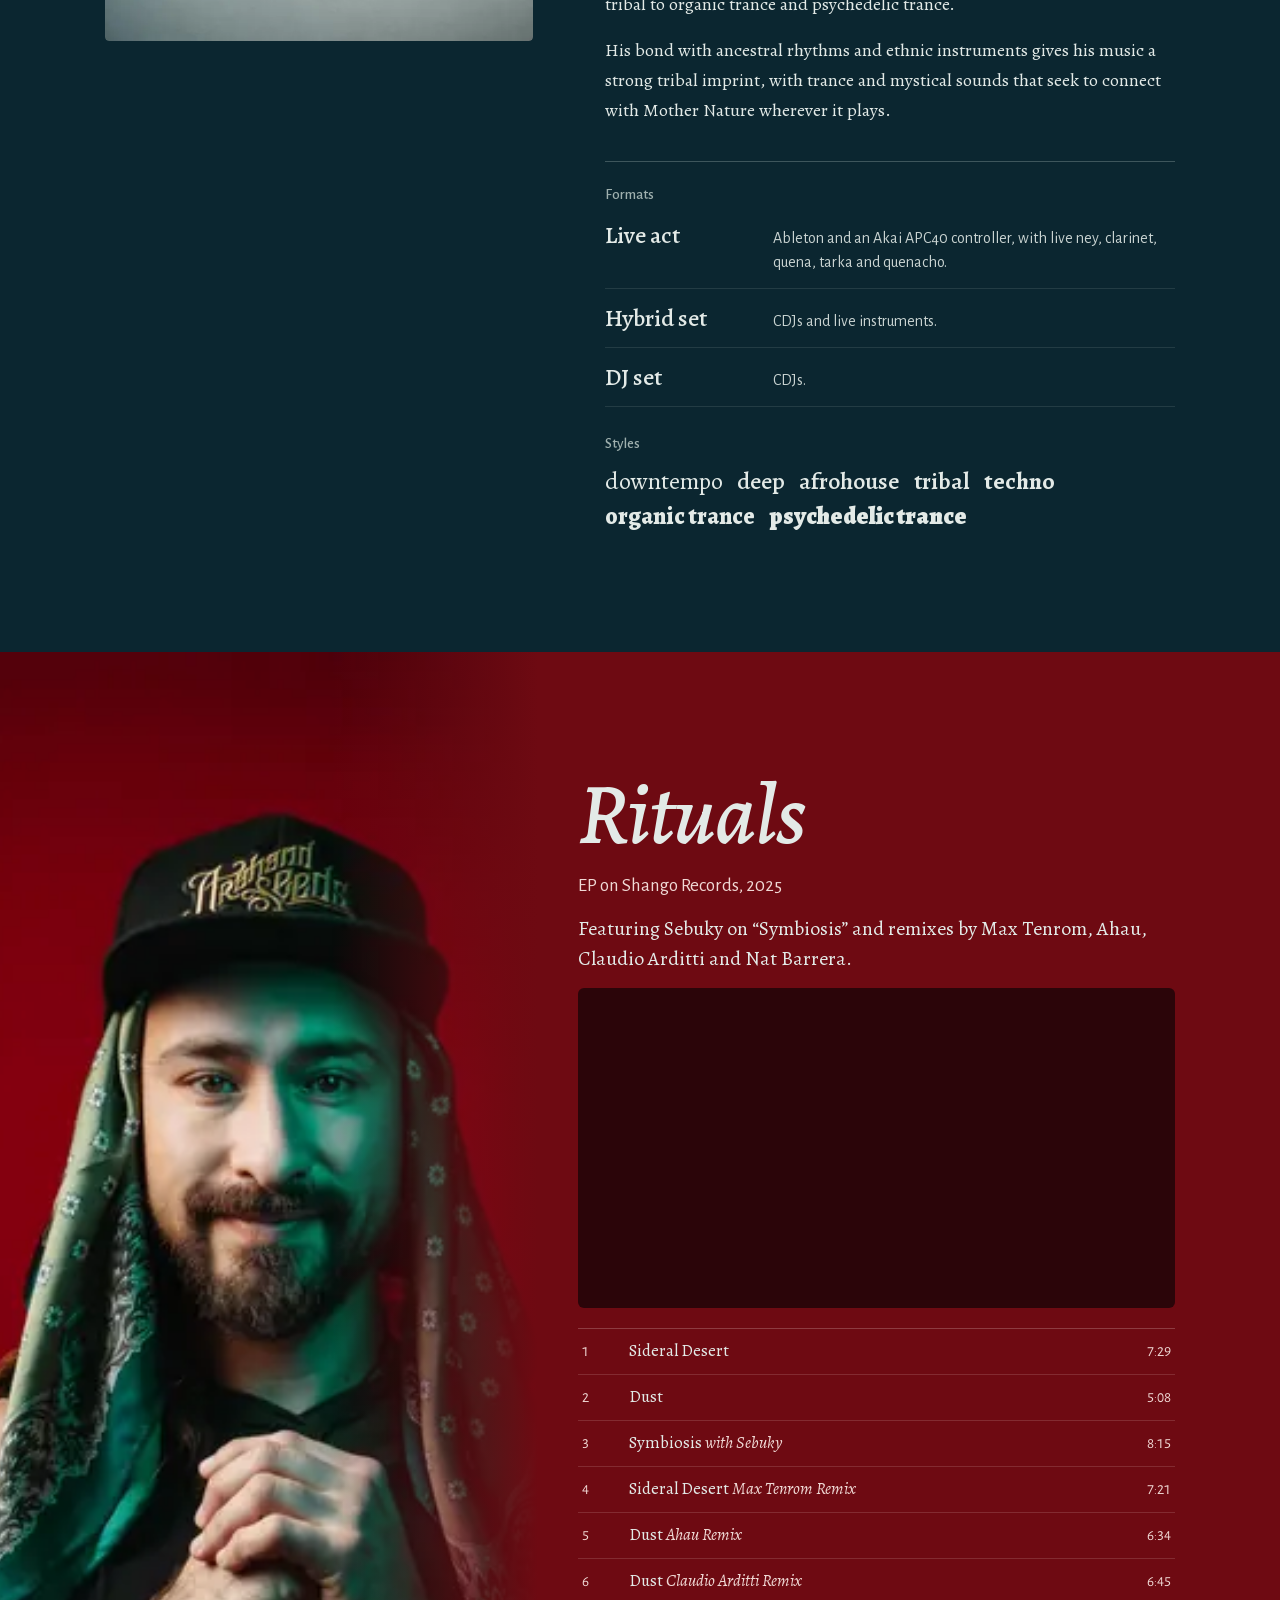
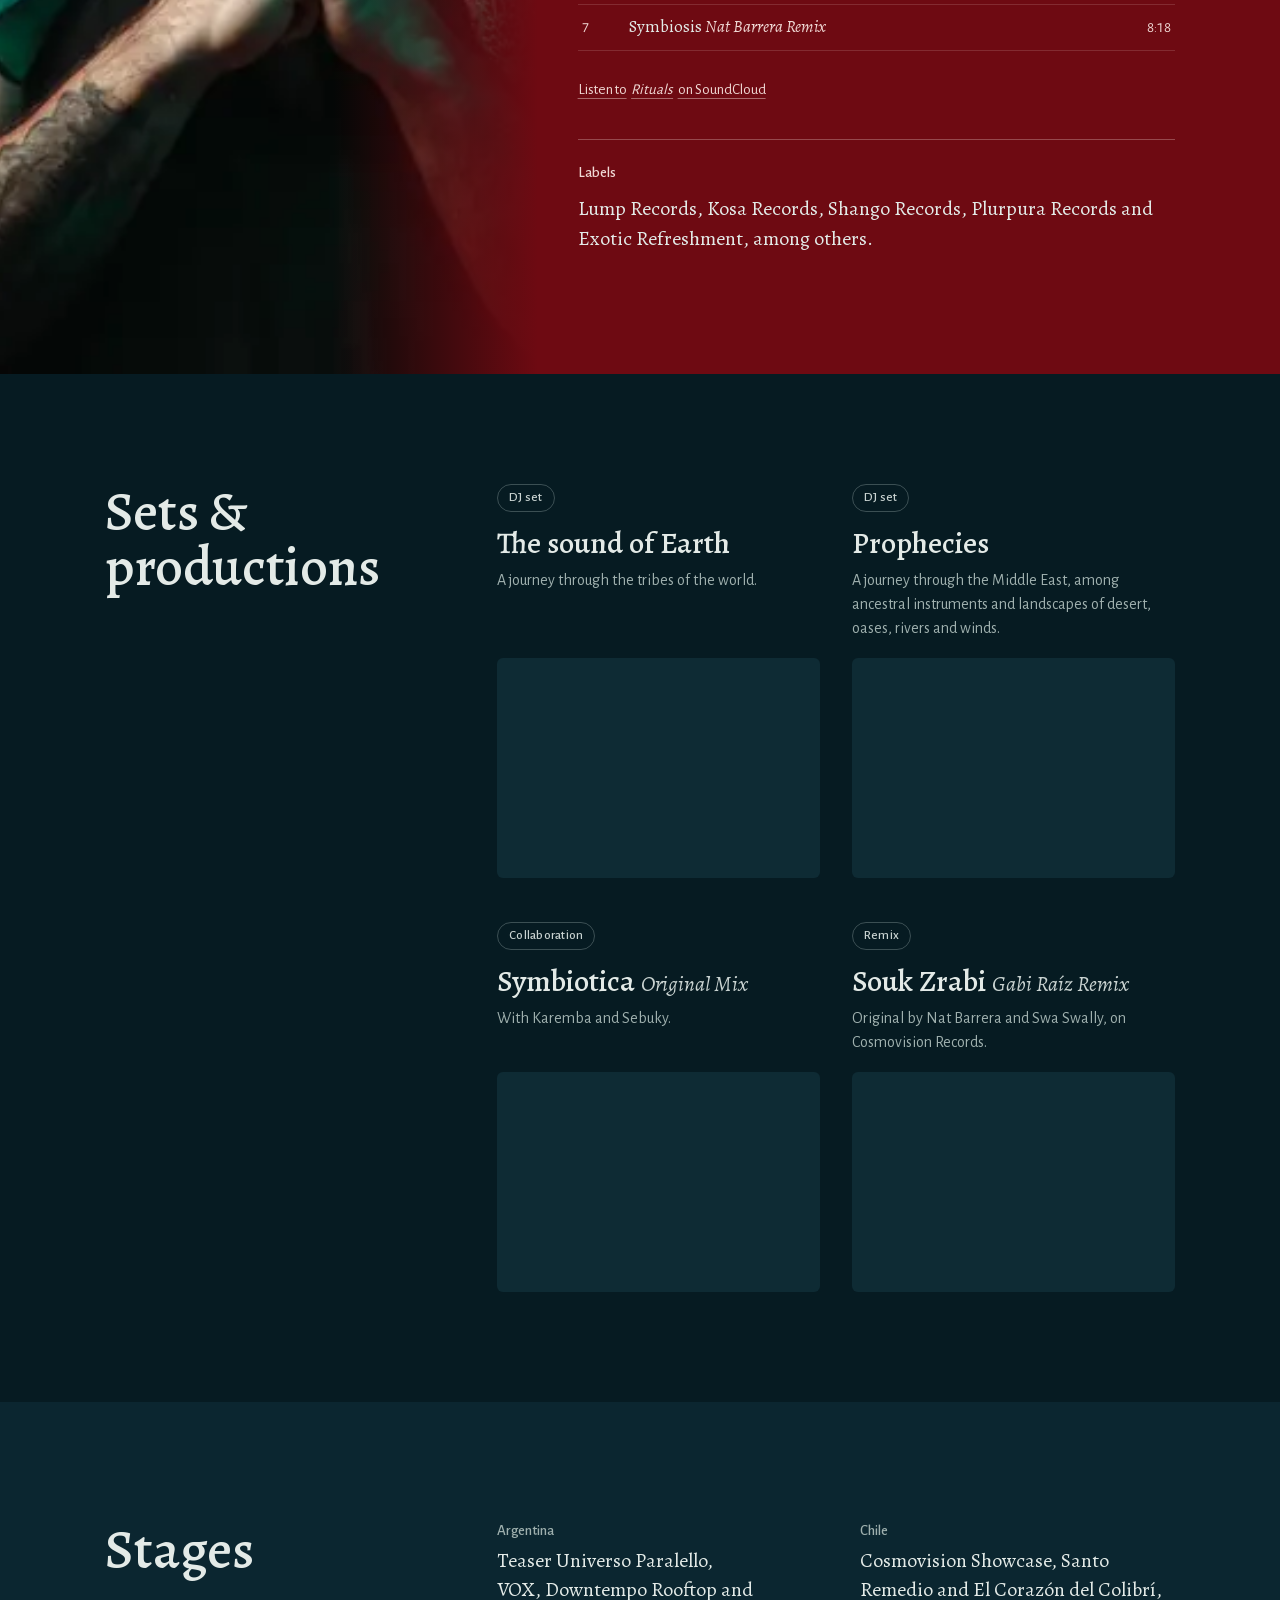
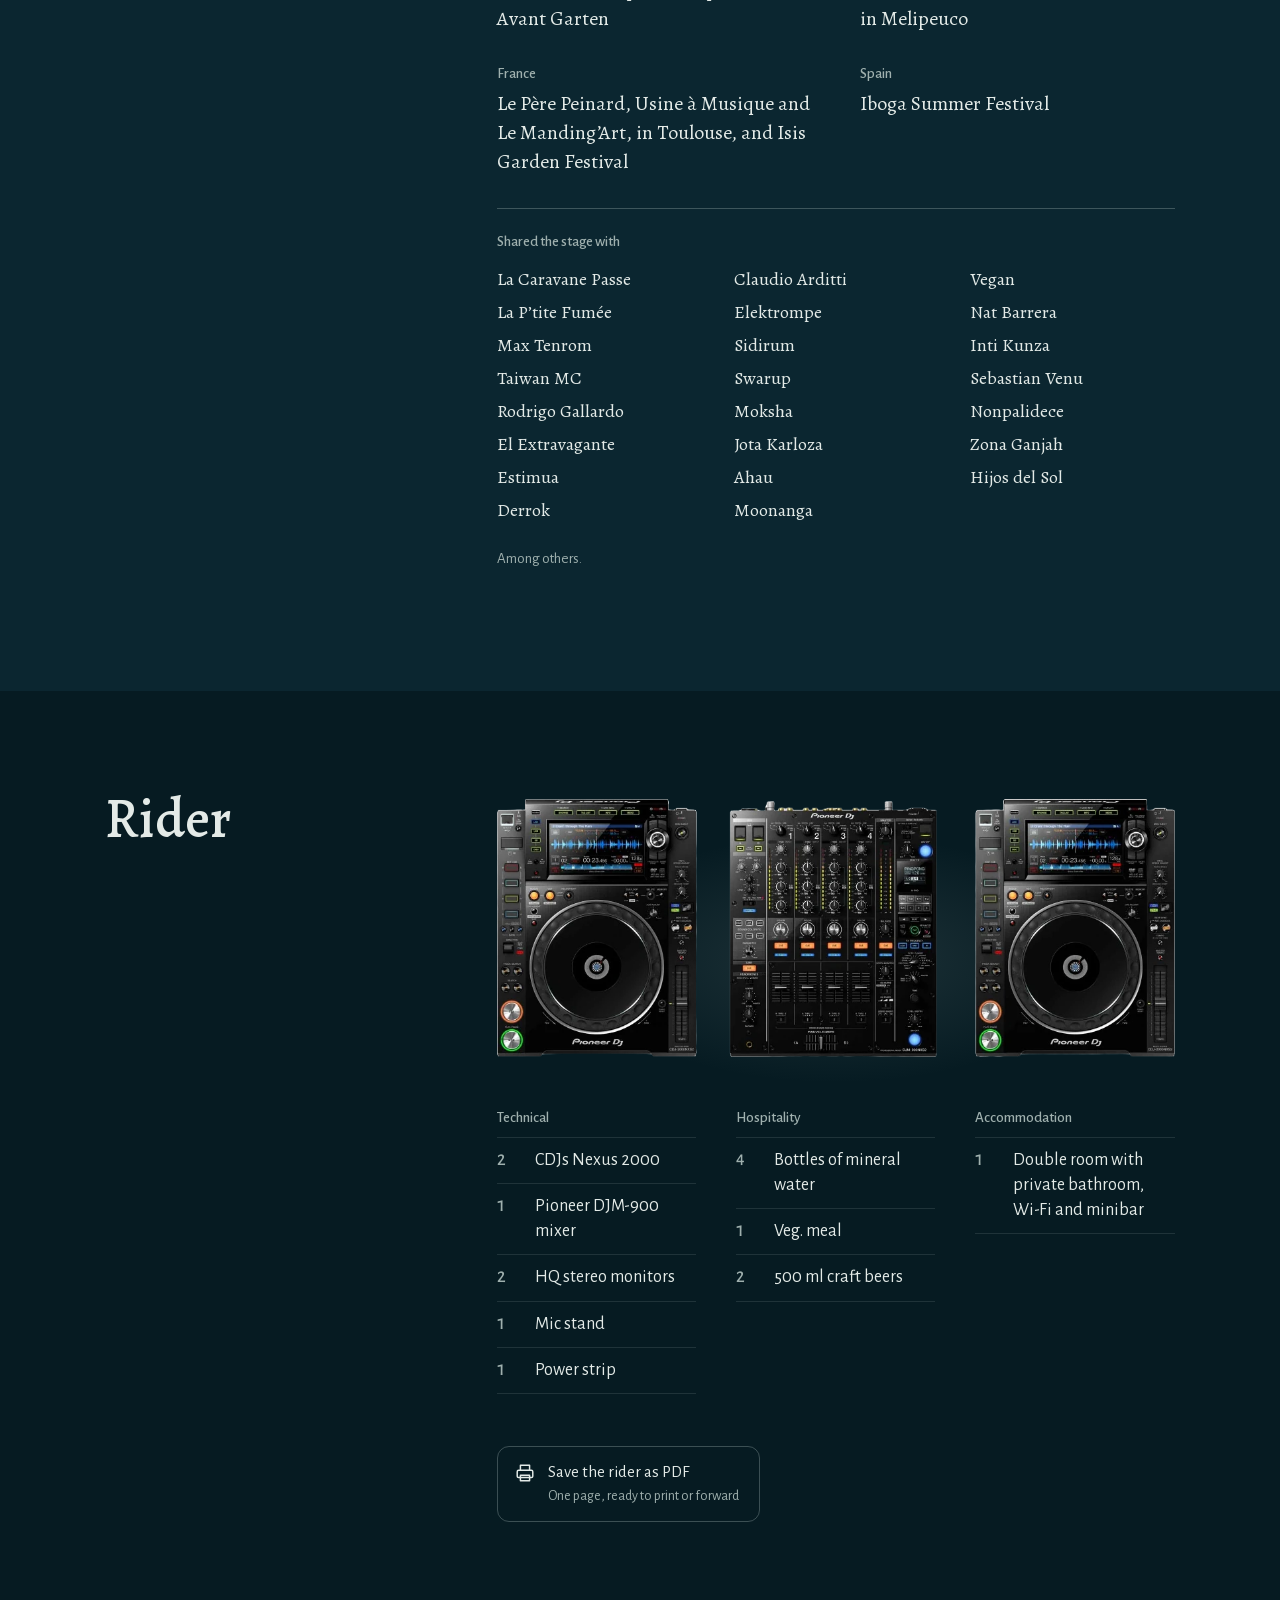
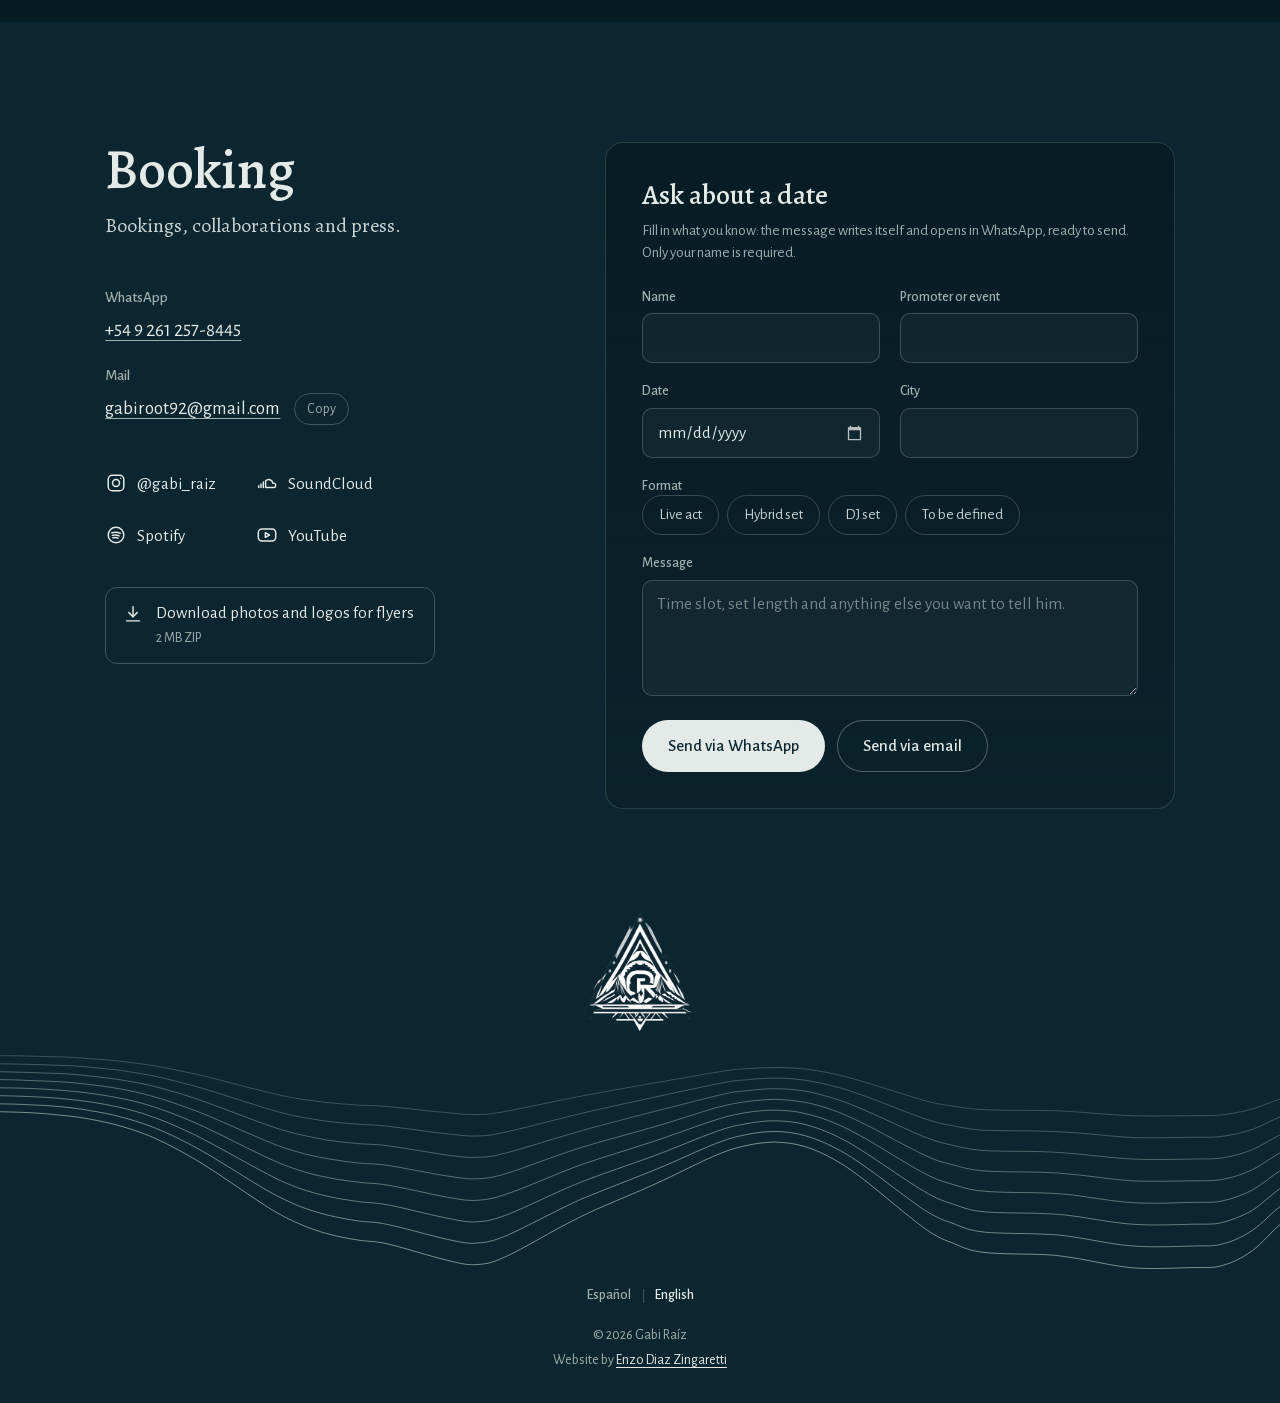
==== commit 55b774d3: "feat: suma Prophecies y Symbiotica; la sección pasa a "Sets y producciones" - Prophecies (DJ set, 74" ====
--- a/index.html
+++ b/index.html
@@ -41,7 +41,7 @@
   <link rel="preload" as="image" href="img/hero-720.webp" imagesrcset="img/hero-480.webp 480w, img/hero-720.webp 720w, img/hero-960.webp 960w, img/hero-1200.webp 1200w, img/hero-1440.webp 1440w" imagesizes="(min-width: 1440px) 720px, (min-width: 720px) 50vw, 100vw" fetchpriority="high" />
 
   <script src="boot.js?v=1"></script>
-  <link rel="stylesheet" href="style.css?v=4" />
+  <link rel="stylesheet" href="style.css?v=5" />
 
   <script type="application/ld+json">
   {
@@ -263,10 +263,10 @@
       </div>
     </section>
 
-    <!-- ══ SETS Y REMIXES ══ -->
+    <!-- ══ SETS Y PRODUCCIONES ══ -->
     <section class="section mixes" id="sets" aria-labelledby="sets-title">
       <div class="wrap mixes__grid">
-        <h2 class="title reveal" id="sets-title" data-i18n="sets.title">Sets y remixes</h2>
+        <h2 class="title reveal" id="sets-title" data-i18n="sets.title">Sets y producciones</h2>
 
         <div class="mixes__list">
           <article class="mix reveal" id="set">
@@ -278,6 +278,32 @@
                       title="The sound of Earth, de Gabi Raíz, en SoundCloud"
                       data-i18n-attr="title:sets.earthPlayer"
                       src="https://w.soundcloud.com/player/?url=https%3A//api.soundcloud.com/tracks/2402849133&amp;color=%23e3eae7&amp;auto_play=false&amp;hide_related=true&amp;show_comments=false&amp;show_user=true&amp;show_reposts=false&amp;show_teaser=false&amp;visual=true"
+                      loading="lazy" allow="autoplay; encrypted-media" referrerpolicy="strict-origin-when-cross-origin"></iframe>
+            </div>
+          </article>
+
+          <article class="mix reveal">
+            <p class="label mix__type" lang="en">DJ set</p>
+            <h3 class="mix__title" lang="en">Prophecies</h3>
+            <p class="mix__meta" data-i18n="sets.prophecies">Un viaje por Medio Oriente, entre instrumentos ancestrales y paisajes de desierto, oasis, ríos y vientos.</p>
+            <div class="mix__player">
+              <iframe class="player__frame"
+                      title="Prophecies, de Gabi Raíz, en SoundCloud"
+                      data-i18n-attr="title:sets.propheciesPlayer"
+                      src="https://w.soundcloud.com/player/?url=https%3A//api.soundcloud.com/tracks/2151096078&amp;color=%23e3eae7&amp;auto_play=false&amp;hide_related=true&amp;show_comments=false&amp;show_user=true&amp;show_reposts=false&amp;show_teaser=false&amp;visual=true"
+                      loading="lazy" allow="autoplay; encrypted-media" referrerpolicy="strict-origin-when-cross-origin"></iframe>
+            </div>
+          </article>
+
+          <article class="mix reveal">
+            <p class="label mix__type" data-i18n="sets.collab">Colaboración</p>
+            <h3 class="mix__title" lang="en">Symbiotica <span class="mix__credit">Original Mix</span></h3>
+            <p class="mix__meta" data-i18n="sets.symbiotica">Con Karemba y Sebuky.</p>
+            <div class="mix__player">
+              <iframe class="player__frame"
+                      title="Symbiotica, de Karemba, Gabi Raíz y Sebuky, en SoundCloud"
+                      data-i18n-attr="title:sets.symbioticaPlayer"
+                      src="https://w.soundcloud.com/player/?url=https%3A//api.soundcloud.com/tracks/2229966575&amp;color=%23e3eae7&amp;auto_play=false&amp;hide_related=true&amp;show_comments=false&amp;show_user=true&amp;show_reposts=false&amp;show_teaser=false&amp;visual=true"
                       loading="lazy" allow="autoplay; encrypted-media" referrerpolicy="strict-origin-when-cross-origin"></iframe>
             </div>
           </article>
@@ -519,6 +545,6 @@
     <p class="foot__credit"><span data-i18n="foot.credit">Sitio web hecho por</span> <a href="https://portfolio-kexxy.vercel.app" target="_blank" rel="noopener">Enzo Diaz Zingaretti</a></p>
   </footer>
 
-  <script src="script.js?v=4" defer></script>
+  <script src="script.js?v=5" defer></script>
 </body>
 </html>
--- a/style.css
+++ b/style.css
@@ -637,7 +637,7 @@
   .player { height: 320px; }
 }
 
-/* ── Sets y remixes ───────────────────────────────────────────────────── */
+/* ── Sets y producciones ──────────────────────────────────────────────── */
 /* Distinto del EP: fondo noche, reproductores más chicos y el tipo marcado arriba */
 .mixes { background: var(--noche); }
 .mixes__grid { display: grid; gap: 28px; }
